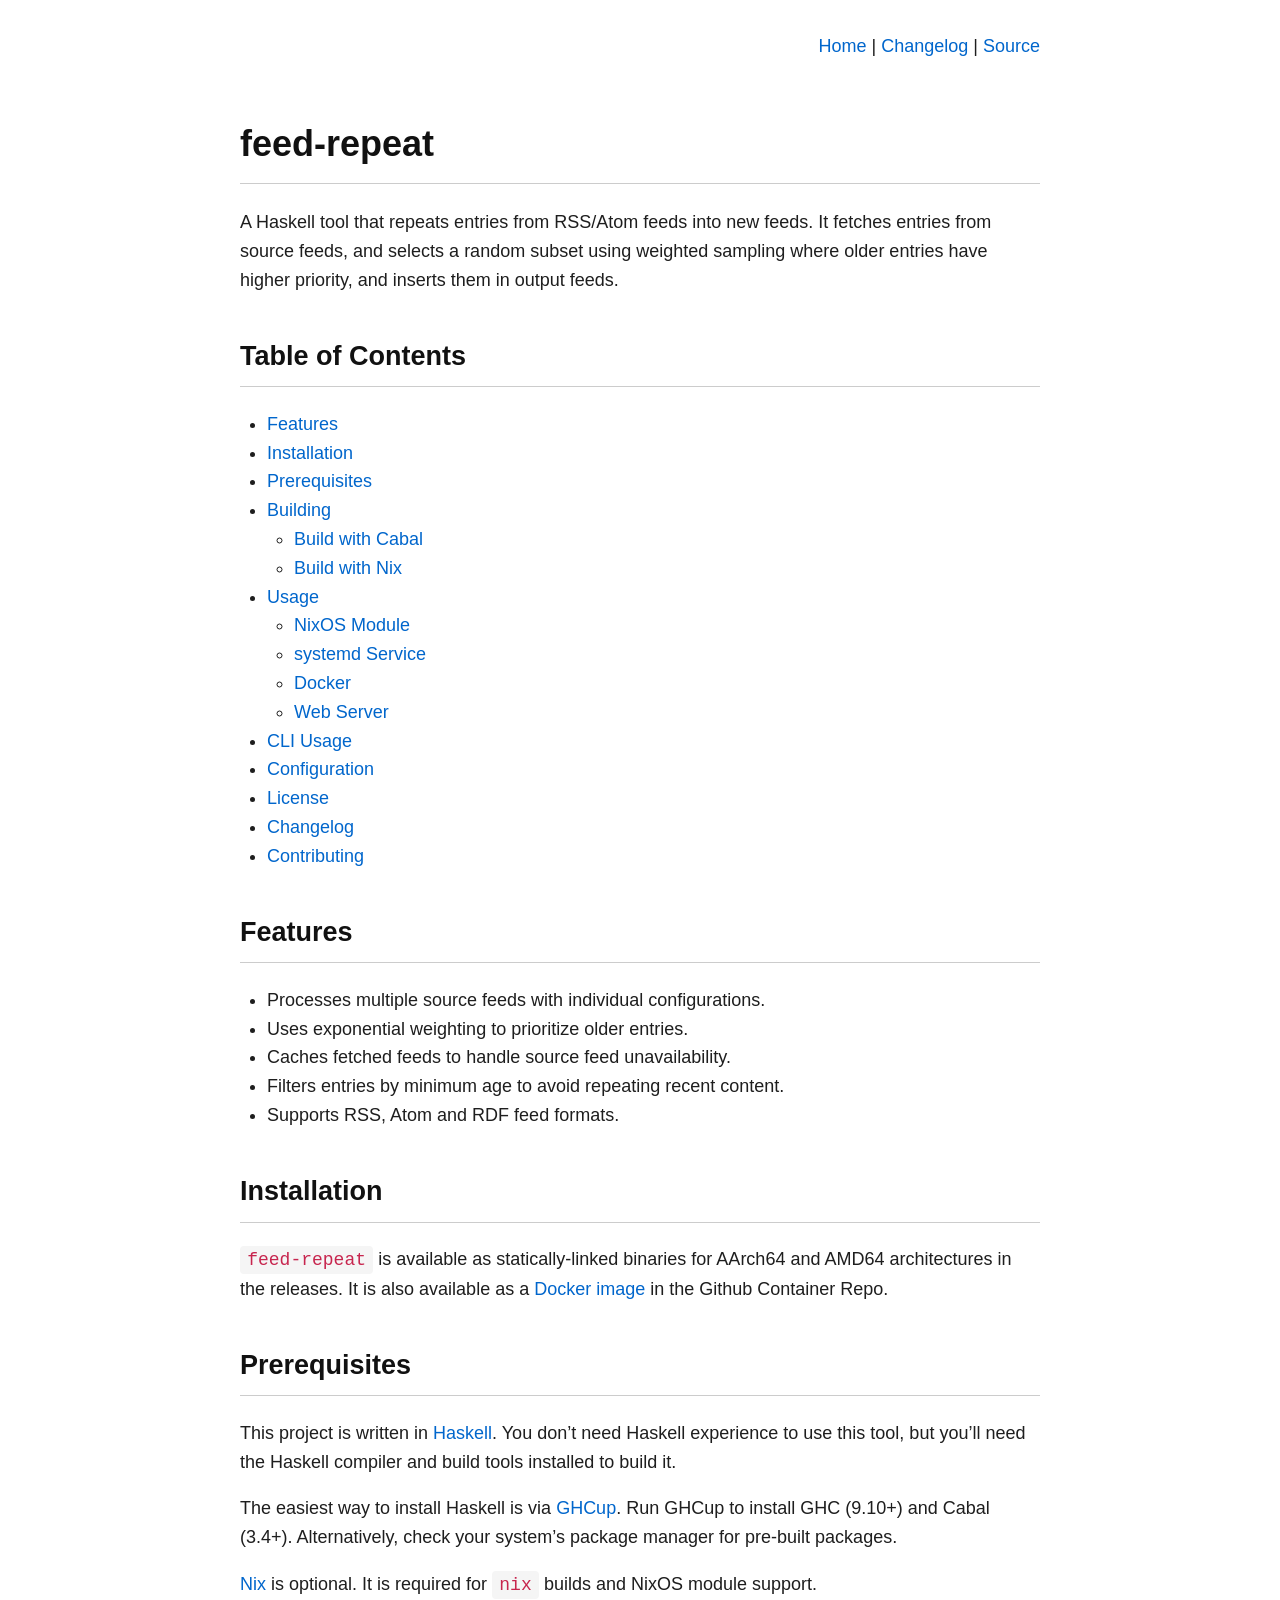
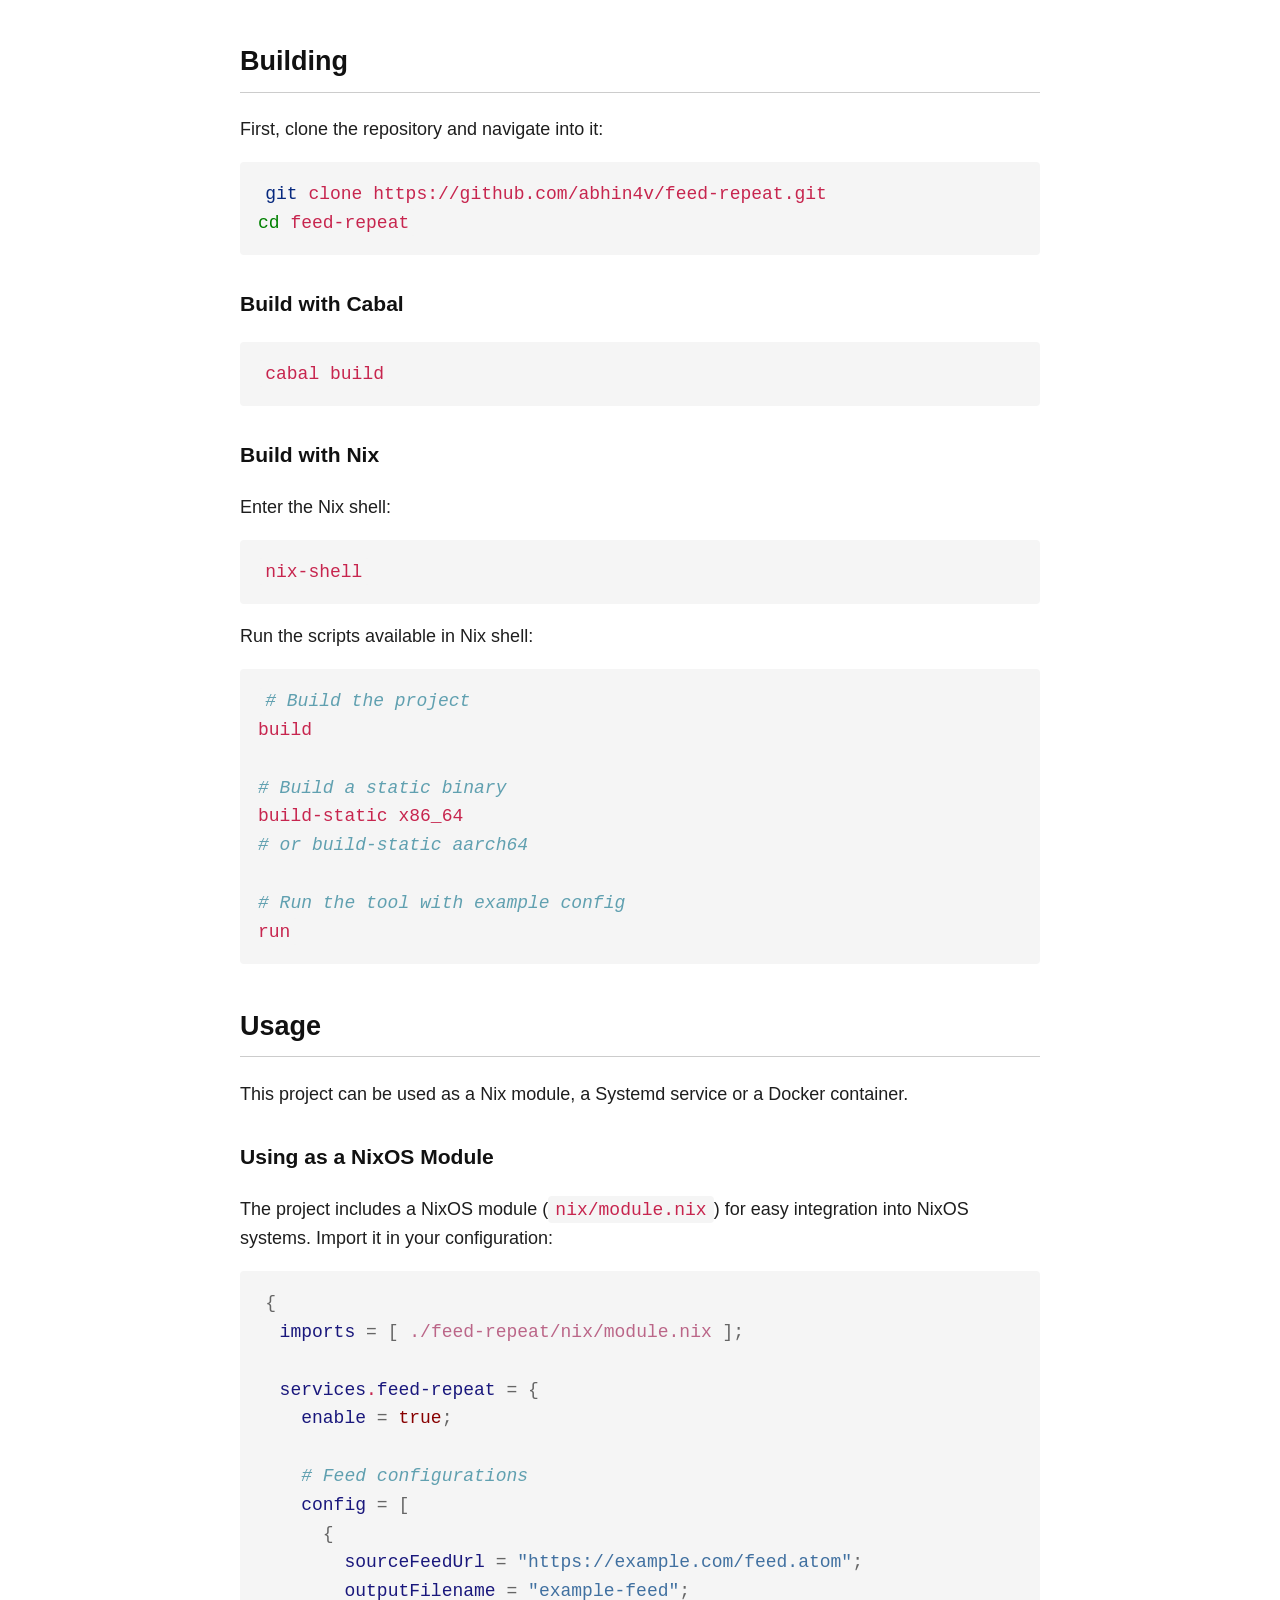
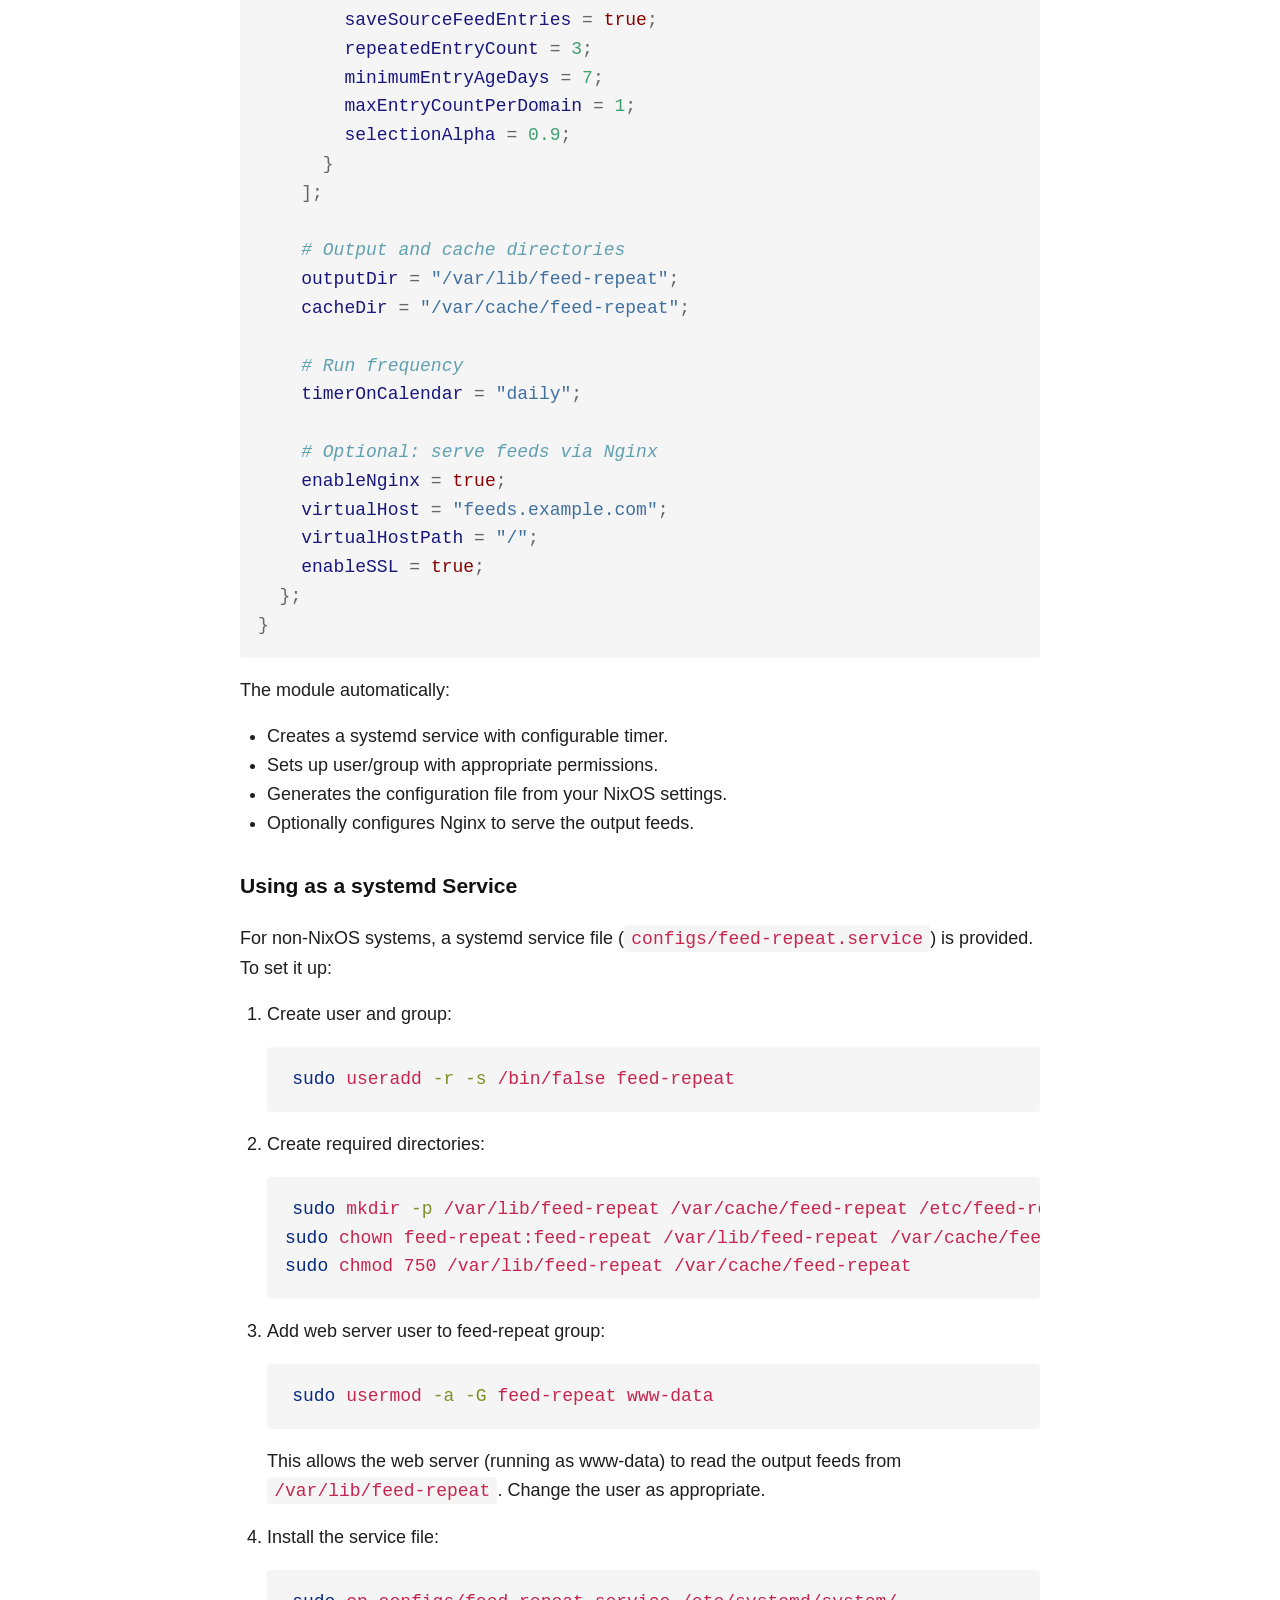
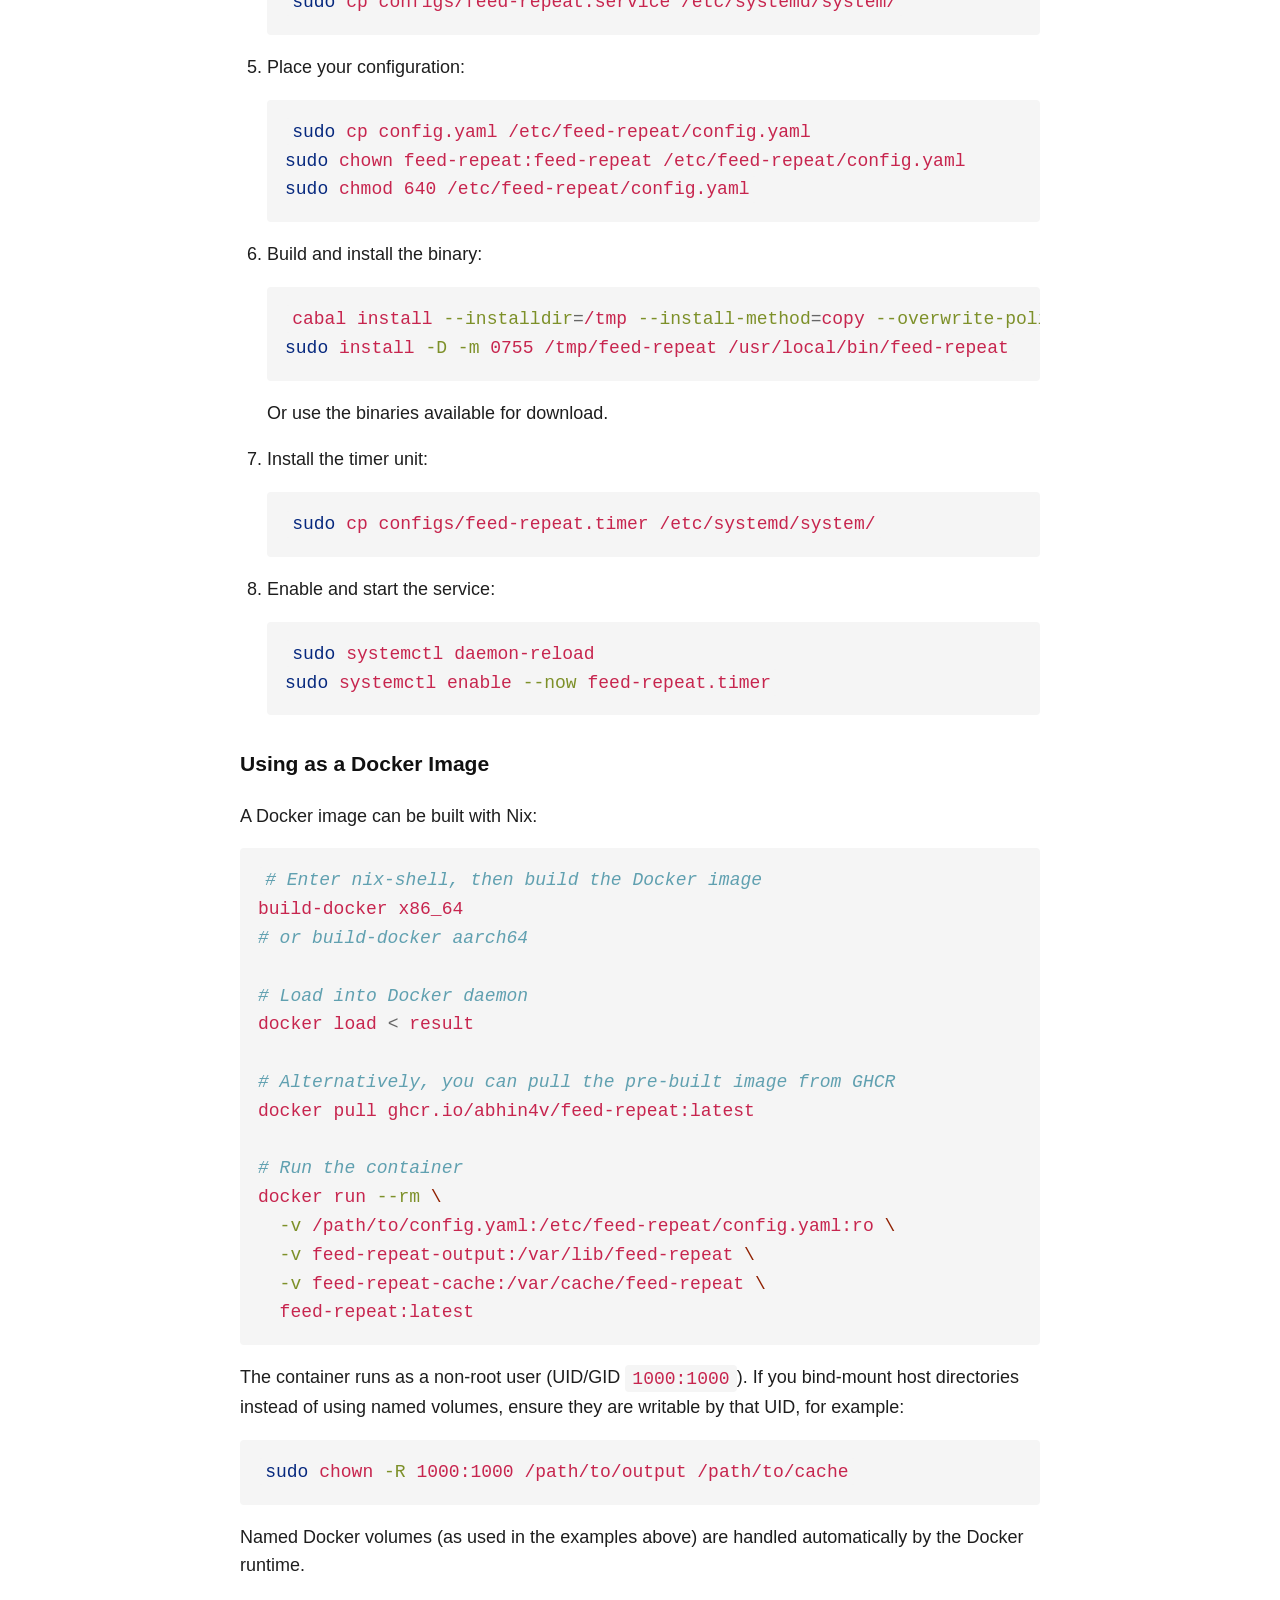
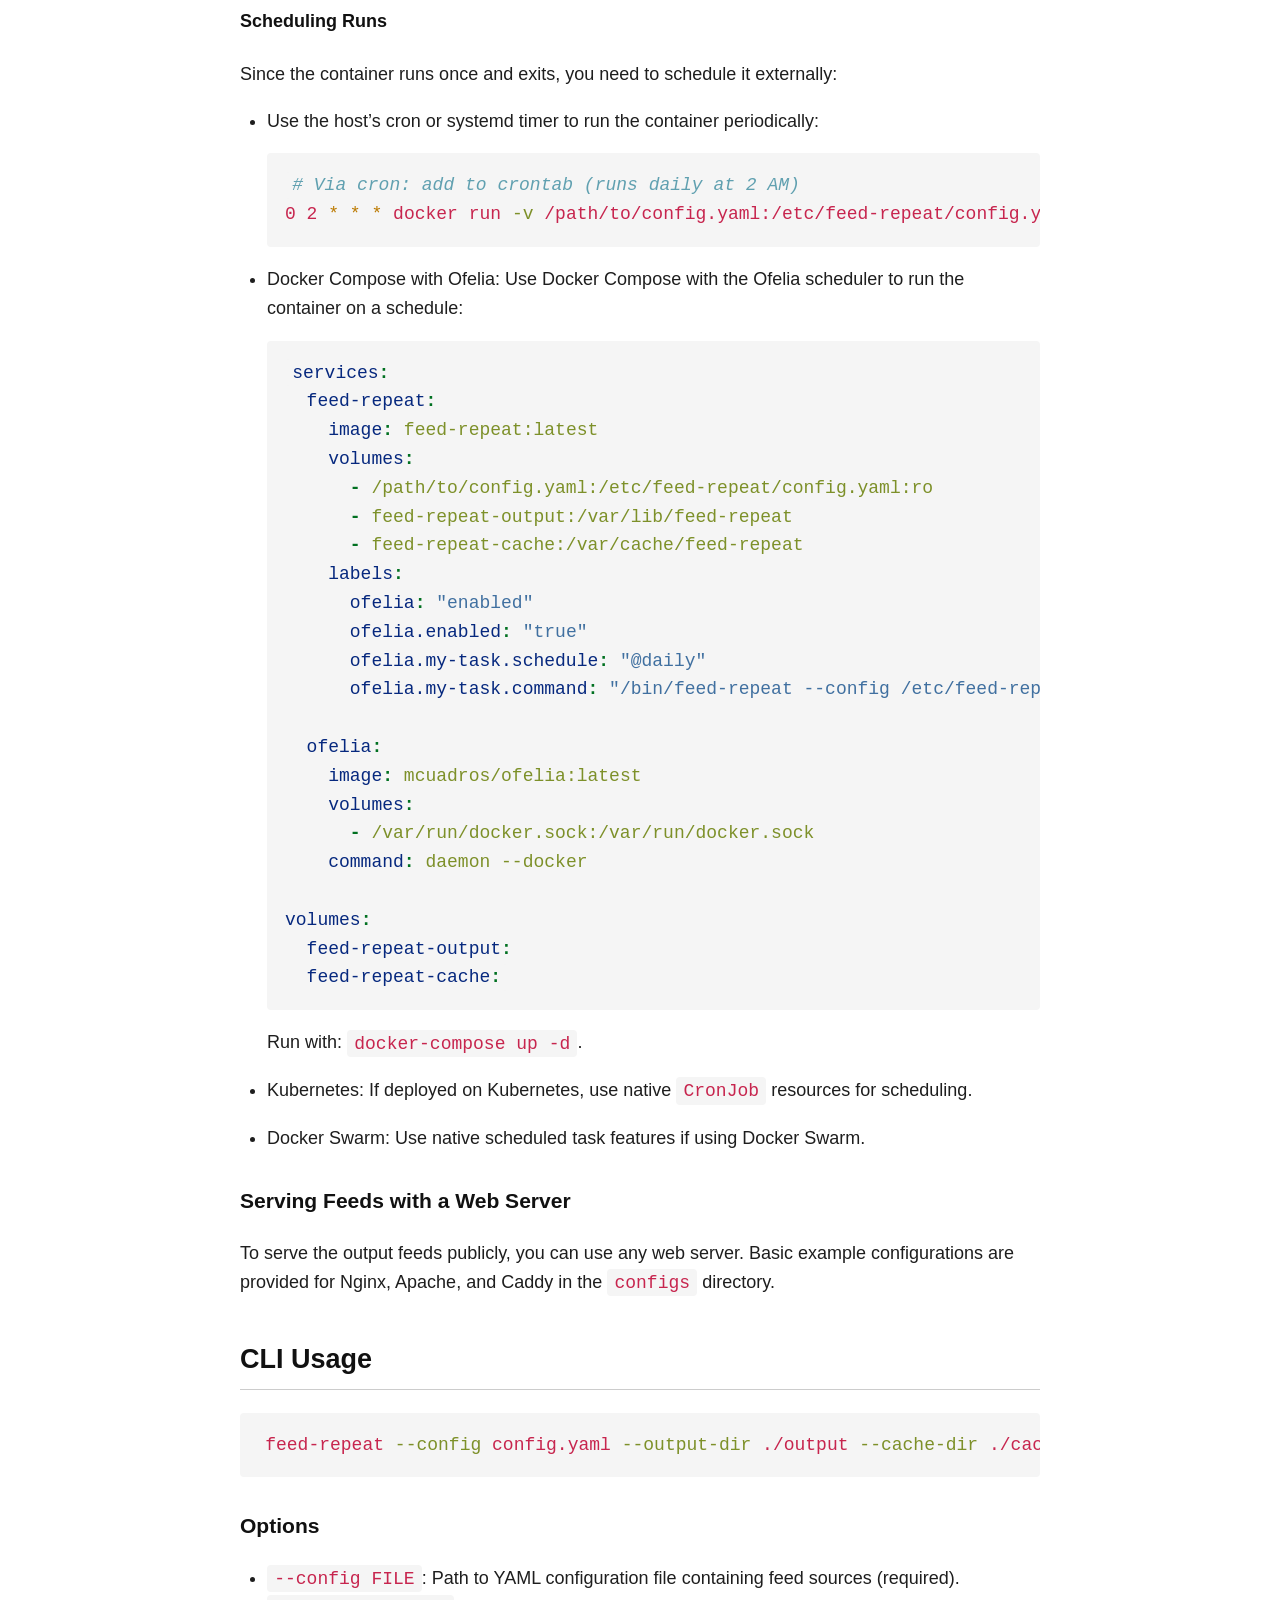
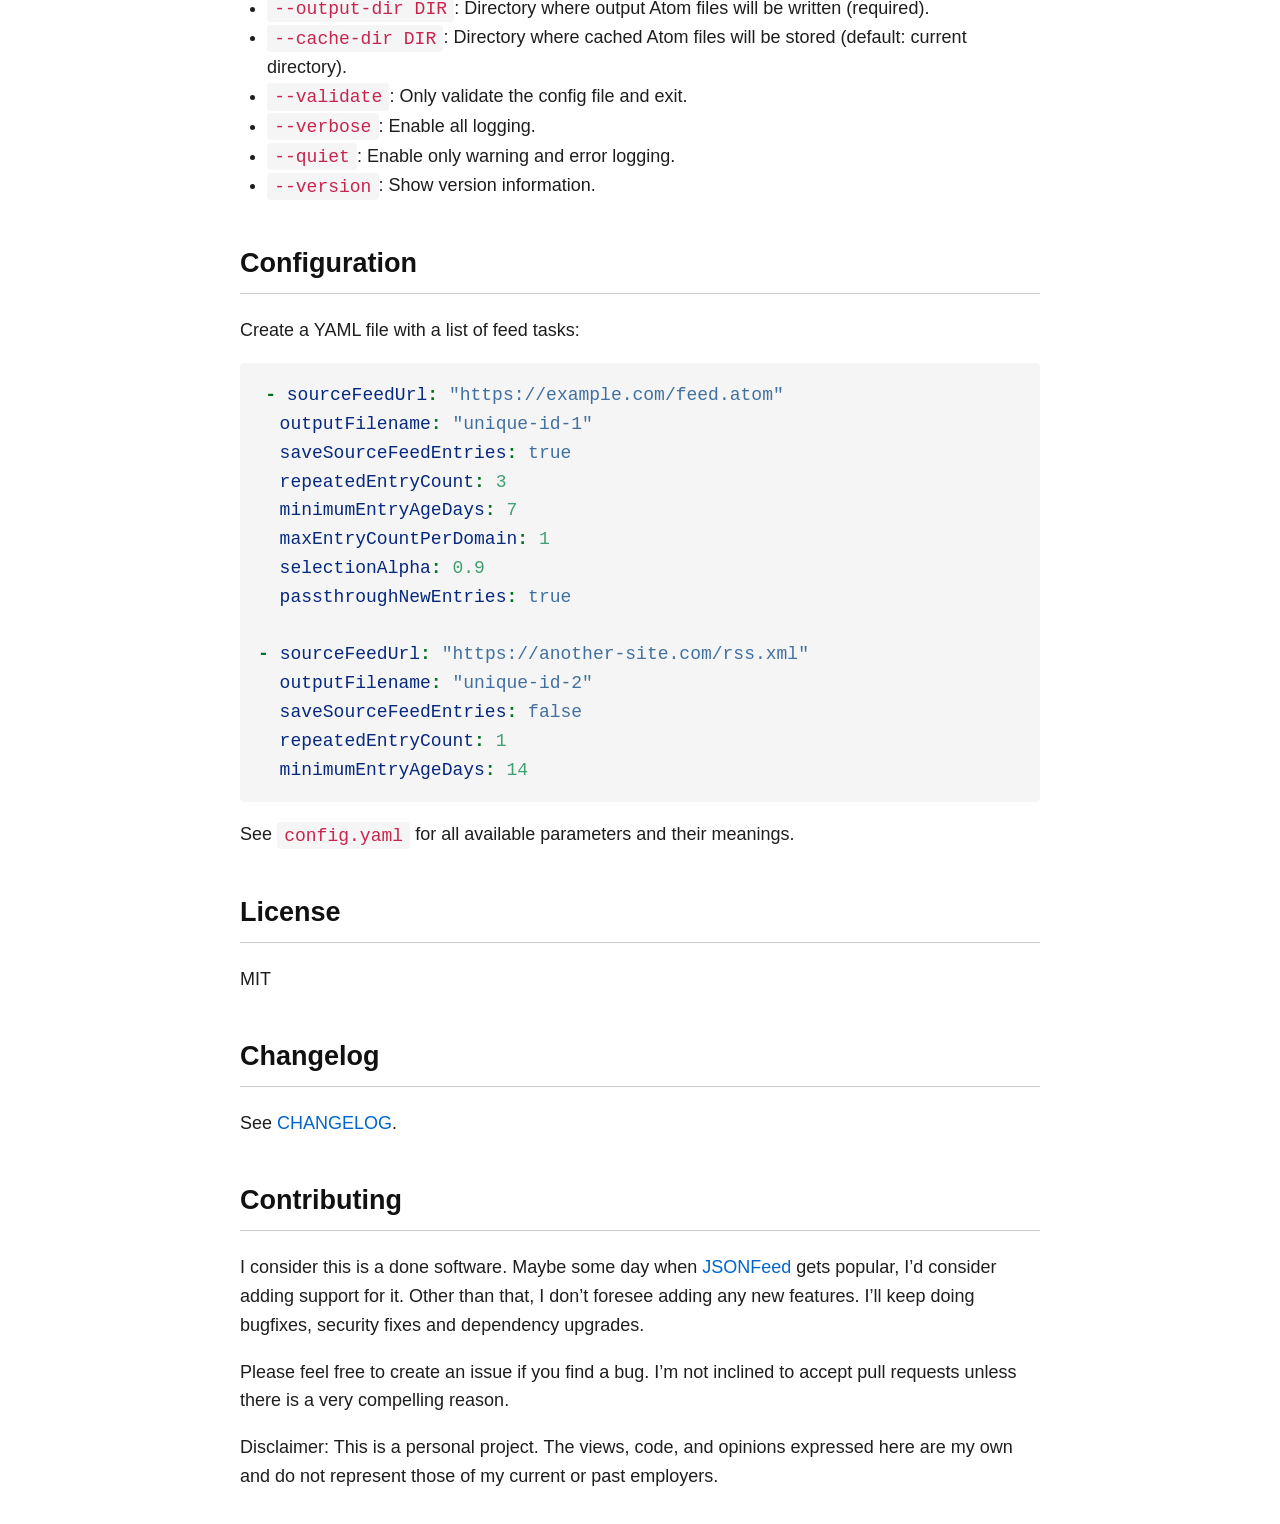
==== docs/index.html @ 39e932a2 "Adds generated website" ====
<!DOCTYPE html>
<html xmlns="http://www.w3.org/1999/xhtml" lang xml:lang>
<head>
  <meta charset="utf-8" />
  <meta name="generator" content="pandoc" />
  <meta name="viewport" content="width=device-width, initial-scale=1.0, user-scalable=yes" />
  <title>feed-repeat</title>
  <style>
code{white-space: pre-wrap;}
span.smallcaps{font-variant: small-caps;}
div.columns{display: flex; gap: min(4vw, 1.5em);}
div.column{flex: auto; overflow-x: auto;}
div.hanging-indent{margin-left: 1.5em; text-indent: -1.5em;}

ul.task-list[class]{list-style: none;}
ul.task-list li input[type="checkbox"] {
font-size: inherit;
width: 0.8em;
margin: 0 0.8em 0.2em -1.6em;
vertical-align: middle;
}
.display.math{display: block; text-align: center; margin: 0.5rem auto;}

html { -webkit-text-size-adjust: 100%; }
pre > code.sourceCode { white-space: pre; position: relative; }
pre > code.sourceCode > span { display: inline-block; line-height: 1.25; }
pre > code.sourceCode > span:empty { height: 1.2em; }
.sourceCode { overflow: visible; }
code.sourceCode > span { color: inherit; text-decoration: inherit; }
div.sourceCode { margin: 1em 0; }
pre.sourceCode { margin: 0; }
@media screen {
div.sourceCode { overflow: auto; }
}
@media print {
pre > code.sourceCode { white-space: pre-wrap; }
pre > code.sourceCode > span { text-indent: -5em; padding-left: 5em; }
}
pre.numberSource code
{ counter-reset: source-line 0; }
pre.numberSource code > span
{ position: relative; left: -4em; counter-increment: source-line; }
pre.numberSource code > span > a:first-child::before
{ content: counter(source-line);
position: relative; left: -1em; text-align: right; vertical-align: baseline;
border: none; display: inline-block;
-webkit-touch-callout: none; -webkit-user-select: none;
-khtml-user-select: none; -moz-user-select: none;
-ms-user-select: none; user-select: none;
padding: 0 4px; width: 4em;
color: #aaaaaa;
}
pre.numberSource { margin-left: 3em; border-left: 1px solid #aaaaaa; padding-left: 4px; }
div.sourceCode
{ }
@media screen {
pre > code.sourceCode > span > a:first-child::before { text-decoration: underline; }
}
code span.al { color: #ff0000; font-weight: bold; } 
code span.an { color: #60a0b0; font-weight: bold; font-style: italic; } 
code span.at { color: #7d9029; } 
code span.bn { color: #40a070; } 
code span.bu { color: #008000; } 
code span.cf { color: #007020; font-weight: bold; } 
code span.ch { color: #4070a0; } 
code span.cn { color: #880000; } 
code span.co { color: #60a0b0; font-style: italic; } 
code span.cv { color: #60a0b0; font-weight: bold; font-style: italic; } 
code span.do { color: #ba2121; font-style: italic; } 
code span.dt { color: #902000; } 
code span.dv { color: #40a070; } 
code span.er { color: #ff0000; font-weight: bold; } 
code span.ex { } 
code span.fl { color: #40a070; } 
code span.fu { color: #06287e; } 
code span.im { color: #008000; font-weight: bold; } 
code span.in { color: #60a0b0; font-weight: bold; font-style: italic; } 
code span.kw { color: #007020; font-weight: bold; } 
code span.op { color: #666666; } 
code span.ot { color: #007020; } 
code span.pp { color: #bc7a00; } 
code span.sc { color: #4070a0; } 
code span.ss { color: #bb6688; } 
code span.st { color: #4070a0; } 
code span.va { color: #19177c; } 
code span.vs { color: #4070a0; } 
code span.wa { color: #60a0b0; font-weight: bold; font-style: italic; } 
</style>
  <style type="text/css">

body {
background-color: #ffffff;
color: #1e1e1e;
font-family: sans-serif;
font-size: 18px;
line-height: 1.6;
margin: 0 auto;
padding: 2rem;
max-width: 50rem;
}

h1, h2, h3, h4, h5, h6 {
color: #111111;
margin-top: 1.5em;
}
h1, h2 {
border-bottom: 1px solid #ccc;
padding-bottom: 0.3em;
}

a {
color: #0066cc;
text-decoration: none;
}
a:hover {
text-decoration: underline;
}

pre, code {
background-color: #f5f5f5;
color: #c7254e;
padding: 0.2em 0.4em;
border-radius: 4px;
font-family: monospace;
}
pre {
padding: 1em;
overflow-x: auto;
white-space: pre-wrap;
word-wrap: break-word;
}

blockquote {
border-left: 4px solid #ccc;
margin: 1em 0;
padding-left: 1em;
color: #666;
font-style: italic;
}

ul, ol {
padding-left: 1.5em;
}

table {
border-collapse: collapse;
margin: 1em 0;
width: 100%;
display: block;
overflow-x: auto;
}
table, th, td {
border: 1px solid #ccc;
}
th, td {
padding: 0.5em;
}
th {
background: #eee;
color: #111;
}

img, video, iframe {
max-width: 100%;
height: auto;
display: block;
margin: 1em auto;
}

hr {
border: none;
border-top: 1px solid #ccc;
}

p {
margin: 1em 0;
}
nav {
text-align: right;
}</style>
</head>
<body>
<nav><a href="index.html">Home</a> | <a href="CHANGELOG.html">Changelog</a> | <a href="https://github.com/abhin4v/feed-repeat">Source</a></nav>

<h1 id="feed-repeat">feed-repeat</h1>
<p>A Haskell tool that repeats entries from RSS/Atom feeds into new
feeds. It fetches entries from source feeds, and selects a random subset
using weighted sampling where older entries have higher priority, and
inserts them in output feeds.</p>
<h2 id="table-of-contents">Table of Contents</h2>
<ul>
<li><a href="#features">Features</a></li>
<li><a href="#installation">Installation</a></li>
<li><a href="#prerequisites">Prerequisites</a></li>
<li><a href="#building">Building</a>
<ul>
<li><a href="#build-with-cabal">Build with Cabal</a></li>
<li><a href="#build-with-nix">Build with Nix</a></li>
</ul></li>
<li><a href="#usage">Usage</a>
<ul>
<li><a href="#using-as-a-nixos-module">NixOS Module</a></li>
<li><a href="#using-as-a-systemd-service">systemd Service</a></li>
<li><a href="#using-as-a-docker-image">Docker</a></li>
<li><a href="#serving-feeds-with-a-web-server">Web Server</a></li>
</ul></li>
<li><a href="#cli-usage">CLI Usage</a></li>
<li><a href="#configuration">Configuration</a></li>
<li><a href="#license">License</a></li>
<li><a href="#changelog">Changelog</a></li>
<li><a href="#contributing">Contributing</a></li>
</ul>
<h2 id="features">Features</h2>
<ul>
<li>Processes multiple source feeds with individual configurations.</li>
<li>Uses exponential weighting to prioritize older entries.</li>
<li>Caches fetched feeds to handle source feed unavailability.</li>
<li>Filters entries by minimum age to avoid repeating recent
content.</li>
<li>Supports RSS, Atom and RDF feed formats.</li>
</ul>
<h2 id="installation">Installation</h2>
<p><code>feed-repeat</code> is available as statically-linked binaries
for AArch64 and AMD64 architectures in the releases. It is also
available as a <a href="https://github.com/abhin4v/feed-repeat/pkgs/container/feed-repeat">Docker
image</a> in the Github Container Repo.</p>
<h2 id="prerequisites">Prerequisites</h2>
<p>This project is written in <a href="https://www.haskell.org/">Haskell</a>. You don’t need Haskell
experience to use this tool, but you’ll need the Haskell compiler and
build tools installed to build it.</p>
<p>The easiest way to install Haskell is via <a href="https://www.haskell.org/ghcup/">GHCup</a>. Run GHCup to install
GHC (9.10+) and Cabal (3.4+). Alternatively, check your system’s package
manager for pre-built packages.</p>
<p><a href="https://nixos.org">Nix</a> is optional. It is required for
<code>nix</code> builds and NixOS module support.</p>
<h2 id="building">Building</h2>
<p>First, clone the repository and navigate into it:</p>
<div class="sourceCode" id="cb1"><pre class="sourceCode bash"><code class="sourceCode bash"><span id="cb1-1"><a href="#cb1-1" aria-hidden="true" tabindex="-1"></a><span class="fu">git</span> clone https://github.com/abhin4v/feed-repeat.git</span>
<span id="cb1-2"><a href="#cb1-2" aria-hidden="true" tabindex="-1"></a><span class="bu">cd</span> feed-repeat</span></code></pre></div>
<h3 id="build-with-cabal">Build with Cabal</h3>
<div class="sourceCode" id="cb2"><pre class="sourceCode bash"><code class="sourceCode bash"><span id="cb2-1"><a href="#cb2-1" aria-hidden="true" tabindex="-1"></a><span class="ex">cabal</span> build</span></code></pre></div>
<h3 id="build-with-nix">Build with Nix</h3>
<p>Enter the Nix shell:</p>
<div class="sourceCode" id="cb3"><pre class="sourceCode bash"><code class="sourceCode bash"><span id="cb3-1"><a href="#cb3-1" aria-hidden="true" tabindex="-1"></a><span class="ex">nix-shell</span></span></code></pre></div>
<p>Run the scripts available in Nix shell:</p>
<div class="sourceCode" id="cb4"><pre class="sourceCode bash"><code class="sourceCode bash"><span id="cb4-1"><a href="#cb4-1" aria-hidden="true" tabindex="-1"></a><span class="co"># Build the project</span></span>
<span id="cb4-2"><a href="#cb4-2" aria-hidden="true" tabindex="-1"></a><span class="ex">build</span></span>
<span id="cb4-3"><a href="#cb4-3" aria-hidden="true" tabindex="-1"></a></span>
<span id="cb4-4"><a href="#cb4-4" aria-hidden="true" tabindex="-1"></a><span class="co"># Build a static binary</span></span>
<span id="cb4-5"><a href="#cb4-5" aria-hidden="true" tabindex="-1"></a><span class="ex">build-static</span> x86_64</span>
<span id="cb4-6"><a href="#cb4-6" aria-hidden="true" tabindex="-1"></a><span class="co"># or build-static aarch64</span></span>
<span id="cb4-7"><a href="#cb4-7" aria-hidden="true" tabindex="-1"></a></span>
<span id="cb4-8"><a href="#cb4-8" aria-hidden="true" tabindex="-1"></a><span class="co"># Run the tool with example config</span></span>
<span id="cb4-9"><a href="#cb4-9" aria-hidden="true" tabindex="-1"></a><span class="ex">run</span></span></code></pre></div>
<h2 id="usage">Usage</h2>
<p>This project can be used as a Nix module, a Systemd service or a
Docker container.</p>
<h3 id="using-as-a-nixos-module">Using as a NixOS Module</h3>
<p>The project includes a NixOS module (<code>nix/module.nix</code>) for
easy integration into NixOS systems. Import it in your
configuration:</p>
<div class="sourceCode" id="cb5"><pre class="sourceCode nix"><code class="sourceCode nix"><span id="cb5-1"><a href="#cb5-1" aria-hidden="true" tabindex="-1"></a><span class="op">{</span></span>
<span id="cb5-2"><a href="#cb5-2" aria-hidden="true" tabindex="-1"></a>  <span class="va">imports</span> <span class="op">=</span> <span class="op">[</span> <span class="ss">./feed-repeat/nix/module.nix</span> <span class="op">];</span></span>
<span id="cb5-3"><a href="#cb5-3" aria-hidden="true" tabindex="-1"></a></span>
<span id="cb5-4"><a href="#cb5-4" aria-hidden="true" tabindex="-1"></a>  <span class="va">services</span>.<span class="va">feed-repeat</span> <span class="op">=</span> <span class="op">{</span></span>
<span id="cb5-5"><a href="#cb5-5" aria-hidden="true" tabindex="-1"></a>    <span class="va">enable</span> <span class="op">=</span> <span class="cn">true</span><span class="op">;</span></span>
<span id="cb5-6"><a href="#cb5-6" aria-hidden="true" tabindex="-1"></a>    </span>
<span id="cb5-7"><a href="#cb5-7" aria-hidden="true" tabindex="-1"></a>    <span class="co"># Feed configurations</span></span>
<span id="cb5-8"><a href="#cb5-8" aria-hidden="true" tabindex="-1"></a>    <span class="va">config</span> <span class="op">=</span> <span class="op">[</span></span>
<span id="cb5-9"><a href="#cb5-9" aria-hidden="true" tabindex="-1"></a>      <span class="op">{</span></span>
<span id="cb5-10"><a href="#cb5-10" aria-hidden="true" tabindex="-1"></a>        <span class="va">sourceFeedUrl</span> <span class="op">=</span> <span class="st">&quot;https://example.com/feed.atom&quot;</span><span class="op">;</span></span>
<span id="cb5-11"><a href="#cb5-11" aria-hidden="true" tabindex="-1"></a>        <span class="va">outputFilename</span> <span class="op">=</span> <span class="st">&quot;example-feed&quot;</span><span class="op">;</span></span>
<span id="cb5-12"><a href="#cb5-12" aria-hidden="true" tabindex="-1"></a>        <span class="va">saveSourceFeedEntries</span> <span class="op">=</span> <span class="cn">true</span><span class="op">;</span></span>
<span id="cb5-13"><a href="#cb5-13" aria-hidden="true" tabindex="-1"></a>        <span class="va">repeatedEntryCount</span> <span class="op">=</span> <span class="dv">3</span><span class="op">;</span></span>
<span id="cb5-14"><a href="#cb5-14" aria-hidden="true" tabindex="-1"></a>        <span class="va">minimumEntryAgeDays</span> <span class="op">=</span> <span class="dv">7</span><span class="op">;</span></span>
<span id="cb5-15"><a href="#cb5-15" aria-hidden="true" tabindex="-1"></a>        <span class="va">maxEntryCountPerDomain</span> <span class="op">=</span> <span class="dv">1</span><span class="op">;</span></span>
<span id="cb5-16"><a href="#cb5-16" aria-hidden="true" tabindex="-1"></a>        <span class="va">selectionAlpha</span> <span class="op">=</span> <span class="fl">0.9</span><span class="op">;</span></span>
<span id="cb5-17"><a href="#cb5-17" aria-hidden="true" tabindex="-1"></a>      <span class="op">}</span></span>
<span id="cb5-18"><a href="#cb5-18" aria-hidden="true" tabindex="-1"></a>    <span class="op">];</span></span>
<span id="cb5-19"><a href="#cb5-19" aria-hidden="true" tabindex="-1"></a>    </span>
<span id="cb5-20"><a href="#cb5-20" aria-hidden="true" tabindex="-1"></a>    <span class="co"># Output and cache directories</span></span>
<span id="cb5-21"><a href="#cb5-21" aria-hidden="true" tabindex="-1"></a>    <span class="va">outputDir</span> <span class="op">=</span> <span class="st">&quot;/var/lib/feed-repeat&quot;</span><span class="op">;</span></span>
<span id="cb5-22"><a href="#cb5-22" aria-hidden="true" tabindex="-1"></a>    <span class="va">cacheDir</span> <span class="op">=</span> <span class="st">&quot;/var/cache/feed-repeat&quot;</span><span class="op">;</span></span>
<span id="cb5-23"><a href="#cb5-23" aria-hidden="true" tabindex="-1"></a>    </span>
<span id="cb5-24"><a href="#cb5-24" aria-hidden="true" tabindex="-1"></a>    <span class="co"># Run frequency</span></span>
<span id="cb5-25"><a href="#cb5-25" aria-hidden="true" tabindex="-1"></a>    <span class="va">timerOnCalendar</span> <span class="op">=</span> <span class="st">&quot;daily&quot;</span><span class="op">;</span></span>
<span id="cb5-26"><a href="#cb5-26" aria-hidden="true" tabindex="-1"></a>    </span>
<span id="cb5-27"><a href="#cb5-27" aria-hidden="true" tabindex="-1"></a>    <span class="co"># Optional: serve feeds via Nginx</span></span>
<span id="cb5-28"><a href="#cb5-28" aria-hidden="true" tabindex="-1"></a>    <span class="va">enableNginx</span> <span class="op">=</span> <span class="cn">true</span><span class="op">;</span></span>
<span id="cb5-29"><a href="#cb5-29" aria-hidden="true" tabindex="-1"></a>    <span class="va">virtualHost</span> <span class="op">=</span> <span class="st">&quot;feeds.example.com&quot;</span><span class="op">;</span></span>
<span id="cb5-30"><a href="#cb5-30" aria-hidden="true" tabindex="-1"></a>    <span class="va">virtualHostPath</span> <span class="op">=</span> <span class="st">&quot;/&quot;</span><span class="op">;</span></span>
<span id="cb5-31"><a href="#cb5-31" aria-hidden="true" tabindex="-1"></a>    <span class="va">enableSSL</span> <span class="op">=</span> <span class="cn">true</span><span class="op">;</span></span>
<span id="cb5-32"><a href="#cb5-32" aria-hidden="true" tabindex="-1"></a>  <span class="op">};</span></span>
<span id="cb5-33"><a href="#cb5-33" aria-hidden="true" tabindex="-1"></a><span class="op">}</span></span></code></pre></div>
<p>The module automatically:</p>
<ul>
<li>Creates a systemd service with configurable timer.</li>
<li>Sets up user/group with appropriate permissions.</li>
<li>Generates the configuration file from your NixOS settings.</li>
<li>Optionally configures Nginx to serve the output feeds.</li>
</ul>
<h3 id="using-as-a-systemd-service">Using as a systemd Service</h3>
<p>For non-NixOS systems, a systemd service file
(<code>configs/feed-repeat.service</code>) is provided. To set it
up:</p>
<ol type="1">
<li><p>Create user and group:</p>
<div class="sourceCode" id="cb6"><pre class="sourceCode bash"><code class="sourceCode bash"><span id="cb6-1"><a href="#cb6-1" aria-hidden="true" tabindex="-1"></a><span class="fu">sudo</span> useradd <span class="at">-r</span> <span class="at">-s</span> /bin/false feed-repeat</span></code></pre></div></li>
<li><p>Create required directories:</p>
<div class="sourceCode" id="cb7"><pre class="sourceCode bash"><code class="sourceCode bash"><span id="cb7-1"><a href="#cb7-1" aria-hidden="true" tabindex="-1"></a><span class="fu">sudo</span> mkdir <span class="at">-p</span> /var/lib/feed-repeat /var/cache/feed-repeat /etc/feed-repeat</span>
<span id="cb7-2"><a href="#cb7-2" aria-hidden="true" tabindex="-1"></a><span class="fu">sudo</span> chown feed-repeat:feed-repeat /var/lib/feed-repeat /var/cache/feed-repeat</span>
<span id="cb7-3"><a href="#cb7-3" aria-hidden="true" tabindex="-1"></a><span class="fu">sudo</span> chmod 750 /var/lib/feed-repeat /var/cache/feed-repeat</span></code></pre></div></li>
<li><p>Add web server user to feed-repeat group:</p>
<div class="sourceCode" id="cb8"><pre class="sourceCode bash"><code class="sourceCode bash"><span id="cb8-1"><a href="#cb8-1" aria-hidden="true" tabindex="-1"></a><span class="fu">sudo</span> usermod <span class="at">-a</span> <span class="at">-G</span> feed-repeat www-data</span></code></pre></div>
<p>This allows the web server (running as www-data) to read the output
feeds from <code>/var/lib/feed-repeat</code>. Change the user as
appropriate.</p></li>
<li><p>Install the service file:</p>
<div class="sourceCode" id="cb9"><pre class="sourceCode bash"><code class="sourceCode bash"><span id="cb9-1"><a href="#cb9-1" aria-hidden="true" tabindex="-1"></a><span class="fu">sudo</span> cp configs/feed-repeat.service /etc/systemd/system/</span></code></pre></div></li>
<li><p>Place your configuration:</p>
<div class="sourceCode" id="cb10"><pre class="sourceCode bash"><code class="sourceCode bash"><span id="cb10-1"><a href="#cb10-1" aria-hidden="true" tabindex="-1"></a><span class="fu">sudo</span> cp config.yaml /etc/feed-repeat/config.yaml</span>
<span id="cb10-2"><a href="#cb10-2" aria-hidden="true" tabindex="-1"></a><span class="fu">sudo</span> chown feed-repeat:feed-repeat /etc/feed-repeat/config.yaml</span>
<span id="cb10-3"><a href="#cb10-3" aria-hidden="true" tabindex="-1"></a><span class="fu">sudo</span> chmod 640 /etc/feed-repeat/config.yaml</span></code></pre></div></li>
<li><p>Build and install the binary:</p>
<div class="sourceCode" id="cb11"><pre class="sourceCode bash"><code class="sourceCode bash"><span id="cb11-1"><a href="#cb11-1" aria-hidden="true" tabindex="-1"></a><span class="ex">cabal</span> install <span class="at">--installdir</span><span class="op">=</span>/tmp <span class="at">--install-method</span><span class="op">=</span>copy <span class="at">--overwrite-policy</span><span class="op">=</span>always</span>
<span id="cb11-2"><a href="#cb11-2" aria-hidden="true" tabindex="-1"></a><span class="fu">sudo</span> install <span class="at">-D</span> <span class="at">-m</span> 0755 /tmp/feed-repeat /usr/local/bin/feed-repeat</span></code></pre></div>
<p>Or use the binaries available for download.</p></li>
<li><p>Install the timer unit:</p>
<div class="sourceCode" id="cb12"><pre class="sourceCode bash"><code class="sourceCode bash"><span id="cb12-1"><a href="#cb12-1" aria-hidden="true" tabindex="-1"></a><span class="fu">sudo</span> cp configs/feed-repeat.timer /etc/systemd/system/</span></code></pre></div></li>
<li><p>Enable and start the service:</p>
<div class="sourceCode" id="cb13"><pre class="sourceCode bash"><code class="sourceCode bash"><span id="cb13-1"><a href="#cb13-1" aria-hidden="true" tabindex="-1"></a><span class="fu">sudo</span> systemctl daemon-reload</span>
<span id="cb13-2"><a href="#cb13-2" aria-hidden="true" tabindex="-1"></a><span class="fu">sudo</span> systemctl enable <span class="at">--now</span> feed-repeat.timer</span></code></pre></div></li>
</ol>
<h3 id="using-as-a-docker-image">Using as a Docker Image</h3>
<p>A Docker image can be built with Nix:</p>
<div class="sourceCode" id="cb14"><pre class="sourceCode bash"><code class="sourceCode bash"><span id="cb14-1"><a href="#cb14-1" aria-hidden="true" tabindex="-1"></a><span class="co"># Enter nix-shell, then build the Docker image</span></span>
<span id="cb14-2"><a href="#cb14-2" aria-hidden="true" tabindex="-1"></a><span class="ex">build-docker</span> x86_64</span>
<span id="cb14-3"><a href="#cb14-3" aria-hidden="true" tabindex="-1"></a><span class="co"># or build-docker aarch64</span></span>
<span id="cb14-4"><a href="#cb14-4" aria-hidden="true" tabindex="-1"></a></span>
<span id="cb14-5"><a href="#cb14-5" aria-hidden="true" tabindex="-1"></a><span class="co"># Load into Docker daemon</span></span>
<span id="cb14-6"><a href="#cb14-6" aria-hidden="true" tabindex="-1"></a><span class="ex">docker</span> load <span class="op">&lt;</span> result</span>
<span id="cb14-7"><a href="#cb14-7" aria-hidden="true" tabindex="-1"></a></span>
<span id="cb14-8"><a href="#cb14-8" aria-hidden="true" tabindex="-1"></a><span class="co"># Alternatively, you can pull the pre-built image from GHCR</span></span>
<span id="cb14-9"><a href="#cb14-9" aria-hidden="true" tabindex="-1"></a><span class="ex">docker</span> pull ghcr.io/abhin4v/feed-repeat:latest</span>
<span id="cb14-10"><a href="#cb14-10" aria-hidden="true" tabindex="-1"></a></span>
<span id="cb14-11"><a href="#cb14-11" aria-hidden="true" tabindex="-1"></a><span class="co"># Run the container</span></span>
<span id="cb14-12"><a href="#cb14-12" aria-hidden="true" tabindex="-1"></a><span class="ex">docker</span> run <span class="at">--rm</span> <span class="dt">\</span></span>
<span id="cb14-13"><a href="#cb14-13" aria-hidden="true" tabindex="-1"></a>  <span class="at">-v</span> /path/to/config.yaml:/etc/feed-repeat/config.yaml:ro <span class="dt">\</span></span>
<span id="cb14-14"><a href="#cb14-14" aria-hidden="true" tabindex="-1"></a>  <span class="at">-v</span> feed-repeat-output:/var/lib/feed-repeat <span class="dt">\</span></span>
<span id="cb14-15"><a href="#cb14-15" aria-hidden="true" tabindex="-1"></a>  <span class="at">-v</span> feed-repeat-cache:/var/cache/feed-repeat <span class="dt">\</span></span>
<span id="cb14-16"><a href="#cb14-16" aria-hidden="true" tabindex="-1"></a>  feed-repeat:latest</span></code></pre></div>
<p>The container runs as a non-root user (UID/GID
<code>1000:1000</code>). If you bind-mount host directories instead of
using named volumes, ensure they are writable by that UID, for
example:</p>
<div class="sourceCode" id="cb15"><pre class="sourceCode bash"><code class="sourceCode bash"><span id="cb15-1"><a href="#cb15-1" aria-hidden="true" tabindex="-1"></a><span class="fu">sudo</span> chown <span class="at">-R</span> 1000:1000 /path/to/output /path/to/cache</span></code></pre></div>
<p>Named Docker volumes (as used in the examples above) are handled
automatically by the Docker runtime.</p>
<h4 id="scheduling-runs">Scheduling Runs</h4>
<p>Since the container runs once and exits, you need to schedule it
externally:</p>
<ul>
<li><p>Use the host’s cron or systemd timer to run the container
periodically:</p>
<div class="sourceCode" id="cb16"><pre class="sourceCode bash"><code class="sourceCode bash"><span id="cb16-1"><a href="#cb16-1" aria-hidden="true" tabindex="-1"></a><span class="co"># Via cron: add to crontab (runs daily at 2 AM)</span></span>
<span id="cb16-2"><a href="#cb16-2" aria-hidden="true" tabindex="-1"></a><span class="ex">0</span> 2 <span class="pp">*</span> <span class="pp">*</span> <span class="pp">*</span> docker run <span class="at">-v</span> /path/to/config.yaml:/etc/feed-repeat/config.yaml:ro <span class="at">-v</span> feed-repeat-output:/var/lib/feed-repeat <span class="at">-v</span> feed-repeat-cache:/var/cache/feed-repeat feed-repeat:latest</span></code></pre></div></li>
<li><p>Docker Compose with Ofelia: Use Docker Compose with the Ofelia
scheduler to run the container on a schedule:</p>
<div class="sourceCode" id="cb17"><pre class="sourceCode yaml"><code class="sourceCode yaml"><span id="cb17-1"><a href="#cb17-1" aria-hidden="true" tabindex="-1"></a><span class="fu">services</span><span class="kw">:</span></span>
<span id="cb17-2"><a href="#cb17-2" aria-hidden="true" tabindex="-1"></a><span class="at">  </span><span class="fu">feed-repeat</span><span class="kw">:</span></span>
<span id="cb17-3"><a href="#cb17-3" aria-hidden="true" tabindex="-1"></a><span class="at">    </span><span class="fu">image</span><span class="kw">:</span><span class="at"> feed-repeat:latest</span></span>
<span id="cb17-4"><a href="#cb17-4" aria-hidden="true" tabindex="-1"></a><span class="at">    </span><span class="fu">volumes</span><span class="kw">:</span></span>
<span id="cb17-5"><a href="#cb17-5" aria-hidden="true" tabindex="-1"></a><span class="at">      </span><span class="kw">-</span><span class="at"> /path/to/config.yaml:/etc/feed-repeat/config.yaml:ro</span></span>
<span id="cb17-6"><a href="#cb17-6" aria-hidden="true" tabindex="-1"></a><span class="at">      </span><span class="kw">-</span><span class="at"> feed-repeat-output:/var/lib/feed-repeat</span></span>
<span id="cb17-7"><a href="#cb17-7" aria-hidden="true" tabindex="-1"></a><span class="at">      </span><span class="kw">-</span><span class="at"> feed-repeat-cache:/var/cache/feed-repeat</span></span>
<span id="cb17-8"><a href="#cb17-8" aria-hidden="true" tabindex="-1"></a><span class="at">    </span><span class="fu">labels</span><span class="kw">:</span></span>
<span id="cb17-9"><a href="#cb17-9" aria-hidden="true" tabindex="-1"></a><span class="at">      </span><span class="fu">ofelia</span><span class="kw">:</span><span class="at"> </span><span class="st">&quot;enabled&quot;</span></span>
<span id="cb17-10"><a href="#cb17-10" aria-hidden="true" tabindex="-1"></a><span class="at">      </span><span class="fu">ofelia.enabled</span><span class="kw">:</span><span class="at"> </span><span class="st">&quot;true&quot;</span></span>
<span id="cb17-11"><a href="#cb17-11" aria-hidden="true" tabindex="-1"></a><span class="at">      </span><span class="fu">ofelia.my-task.schedule</span><span class="kw">:</span><span class="at"> </span><span class="st">&quot;@daily&quot;</span></span>
<span id="cb17-12"><a href="#cb17-12" aria-hidden="true" tabindex="-1"></a><span class="at">      </span><span class="fu">ofelia.my-task.command</span><span class="kw">:</span><span class="at"> </span><span class="st">&quot;/bin/feed-repeat --config /etc/feed-repeat/config.yaml --output-dir /var/lib/feed-repeat --cache-dir /var/cache/feed-repeat&quot;</span></span>
<span id="cb17-13"><a href="#cb17-13" aria-hidden="true" tabindex="-1"></a></span>
<span id="cb17-14"><a href="#cb17-14" aria-hidden="true" tabindex="-1"></a><span class="at">  </span><span class="fu">ofelia</span><span class="kw">:</span></span>
<span id="cb17-15"><a href="#cb17-15" aria-hidden="true" tabindex="-1"></a><span class="at">    </span><span class="fu">image</span><span class="kw">:</span><span class="at"> mcuadros/ofelia:latest</span></span>
<span id="cb17-16"><a href="#cb17-16" aria-hidden="true" tabindex="-1"></a><span class="at">    </span><span class="fu">volumes</span><span class="kw">:</span></span>
<span id="cb17-17"><a href="#cb17-17" aria-hidden="true" tabindex="-1"></a><span class="at">      </span><span class="kw">-</span><span class="at"> /var/run/docker.sock:/var/run/docker.sock</span></span>
<span id="cb17-18"><a href="#cb17-18" aria-hidden="true" tabindex="-1"></a><span class="at">    </span><span class="fu">command</span><span class="kw">:</span><span class="at"> daemon --docker</span></span>
<span id="cb17-19"><a href="#cb17-19" aria-hidden="true" tabindex="-1"></a></span>
<span id="cb17-20"><a href="#cb17-20" aria-hidden="true" tabindex="-1"></a><span class="fu">volumes</span><span class="kw">:</span></span>
<span id="cb17-21"><a href="#cb17-21" aria-hidden="true" tabindex="-1"></a><span class="at">  </span><span class="fu">feed-repeat-output</span><span class="kw">:</span></span>
<span id="cb17-22"><a href="#cb17-22" aria-hidden="true" tabindex="-1"></a><span class="at">  </span><span class="fu">feed-repeat-cache</span><span class="kw">:</span></span></code></pre></div>
<p>Run with: <code>docker-compose up -d</code>.</p></li>
<li><p>Kubernetes: If deployed on Kubernetes, use native
<code>CronJob</code> resources for scheduling.</p></li>
<li><p>Docker Swarm: Use native scheduled task features if using Docker
Swarm.</p></li>
</ul>
<h3 id="serving-feeds-with-a-web-server">Serving Feeds with a Web
Server</h3>
<p>To serve the output feeds publicly, you can use any web server. Basic
example configurations are provided for Nginx, Apache, and Caddy in the
<code>configs</code> directory.</p>
<h2 id="cli-usage">CLI Usage</h2>
<div class="sourceCode" id="cb18"><pre class="sourceCode bash"><code class="sourceCode bash"><span id="cb18-1"><a href="#cb18-1" aria-hidden="true" tabindex="-1"></a><span class="ex">feed-repeat</span> <span class="at">--config</span> config.yaml <span class="at">--output-dir</span> ./output <span class="at">--cache-dir</span> ./cache</span></code></pre></div>
<h3 id="options">Options</h3>
<ul>
<li><code>--config FILE</code>: Path to YAML configuration file
containing feed sources (required).</li>
<li><code>--output-dir DIR</code>: Directory where output Atom files
will be written (required).</li>
<li><code>--cache-dir DIR</code>: Directory where cached Atom files will
be stored (default: current directory).</li>
<li><code>--validate</code>: Only validate the config file and
exit.</li>
<li><code>--verbose</code>: Enable all logging.</li>
<li><code>--quiet</code>: Enable only warning and error logging.</li>
<li><code>--version</code>: Show version information.</li>
</ul>
<h2 id="configuration">Configuration</h2>
<p>Create a YAML file with a list of feed tasks:</p>
<div class="sourceCode" id="cb19"><pre class="sourceCode yaml"><code class="sourceCode yaml"><span id="cb19-1"><a href="#cb19-1" aria-hidden="true" tabindex="-1"></a><span class="kw">-</span><span class="at"> </span><span class="fu">sourceFeedUrl</span><span class="kw">:</span><span class="at"> </span><span class="st">&quot;https://example.com/feed.atom&quot;</span></span>
<span id="cb19-2"><a href="#cb19-2" aria-hidden="true" tabindex="-1"></a><span class="at">  </span><span class="fu">outputFilename</span><span class="kw">:</span><span class="at"> </span><span class="st">&quot;unique-id-1&quot;</span></span>
<span id="cb19-3"><a href="#cb19-3" aria-hidden="true" tabindex="-1"></a><span class="at">  </span><span class="fu">saveSourceFeedEntries</span><span class="kw">:</span><span class="at"> </span><span class="ch">true</span></span>
<span id="cb19-4"><a href="#cb19-4" aria-hidden="true" tabindex="-1"></a><span class="at">  </span><span class="fu">repeatedEntryCount</span><span class="kw">:</span><span class="at"> </span><span class="dv">3</span></span>
<span id="cb19-5"><a href="#cb19-5" aria-hidden="true" tabindex="-1"></a><span class="at">  </span><span class="fu">minimumEntryAgeDays</span><span class="kw">:</span><span class="at"> </span><span class="dv">7</span></span>
<span id="cb19-6"><a href="#cb19-6" aria-hidden="true" tabindex="-1"></a><span class="at">  </span><span class="fu">maxEntryCountPerDomain</span><span class="kw">:</span><span class="at"> </span><span class="dv">1</span></span>
<span id="cb19-7"><a href="#cb19-7" aria-hidden="true" tabindex="-1"></a><span class="at">  </span><span class="fu">selectionAlpha</span><span class="kw">:</span><span class="at"> </span><span class="fl">0.9</span></span>
<span id="cb19-8"><a href="#cb19-8" aria-hidden="true" tabindex="-1"></a><span class="at">  </span><span class="fu">passthroughNewEntries</span><span class="kw">:</span><span class="at"> </span><span class="ch">true</span></span>
<span id="cb19-9"><a href="#cb19-9" aria-hidden="true" tabindex="-1"></a></span>
<span id="cb19-10"><a href="#cb19-10" aria-hidden="true" tabindex="-1"></a><span class="kw">-</span><span class="at"> </span><span class="fu">sourceFeedUrl</span><span class="kw">:</span><span class="at"> </span><span class="st">&quot;https://another-site.com/rss.xml&quot;</span></span>
<span id="cb19-11"><a href="#cb19-11" aria-hidden="true" tabindex="-1"></a><span class="at">  </span><span class="fu">outputFilename</span><span class="kw">:</span><span class="at"> </span><span class="st">&quot;unique-id-2&quot;</span></span>
<span id="cb19-12"><a href="#cb19-12" aria-hidden="true" tabindex="-1"></a><span class="at">  </span><span class="fu">saveSourceFeedEntries</span><span class="kw">:</span><span class="at"> </span><span class="ch">false</span></span>
<span id="cb19-13"><a href="#cb19-13" aria-hidden="true" tabindex="-1"></a><span class="at">  </span><span class="fu">repeatedEntryCount</span><span class="kw">:</span><span class="at"> </span><span class="dv">1</span></span>
<span id="cb19-14"><a href="#cb19-14" aria-hidden="true" tabindex="-1"></a><span class="at">  </span><span class="fu">minimumEntryAgeDays</span><span class="kw">:</span><span class="at"> </span><span class="dv">14</span></span></code></pre></div>
<p>See <code>config.yaml</code> for all available parameters and their
meanings.</p>
<h2 id="license">License</h2>
<p>MIT</p>
<h2 id="changelog">Changelog</h2>
<p>See <a href="CHANGELOG.html">CHANGELOG</a>.</p>
<h2 id="contributing">Contributing</h2>
<p>I consider this is a done software. Maybe some day when <a href="https://www.jsonfeed.org/">JSONFeed</a> gets popular, I’d consider
adding support for it. Other than that, I don’t foresee adding any new
features. I’ll keep doing bugfixes, security fixes and dependency
upgrades.</p>
<p>Please feel free to create an issue if you find a bug. I’m not
inclined to accept pull requests unless there is a very compelling
reason.</p>
<p>Disclaimer: This is a personal project. The views, code, and opinions
expressed here are my own and do not represent those of my current or
past employers.</p>
</body>
</html>
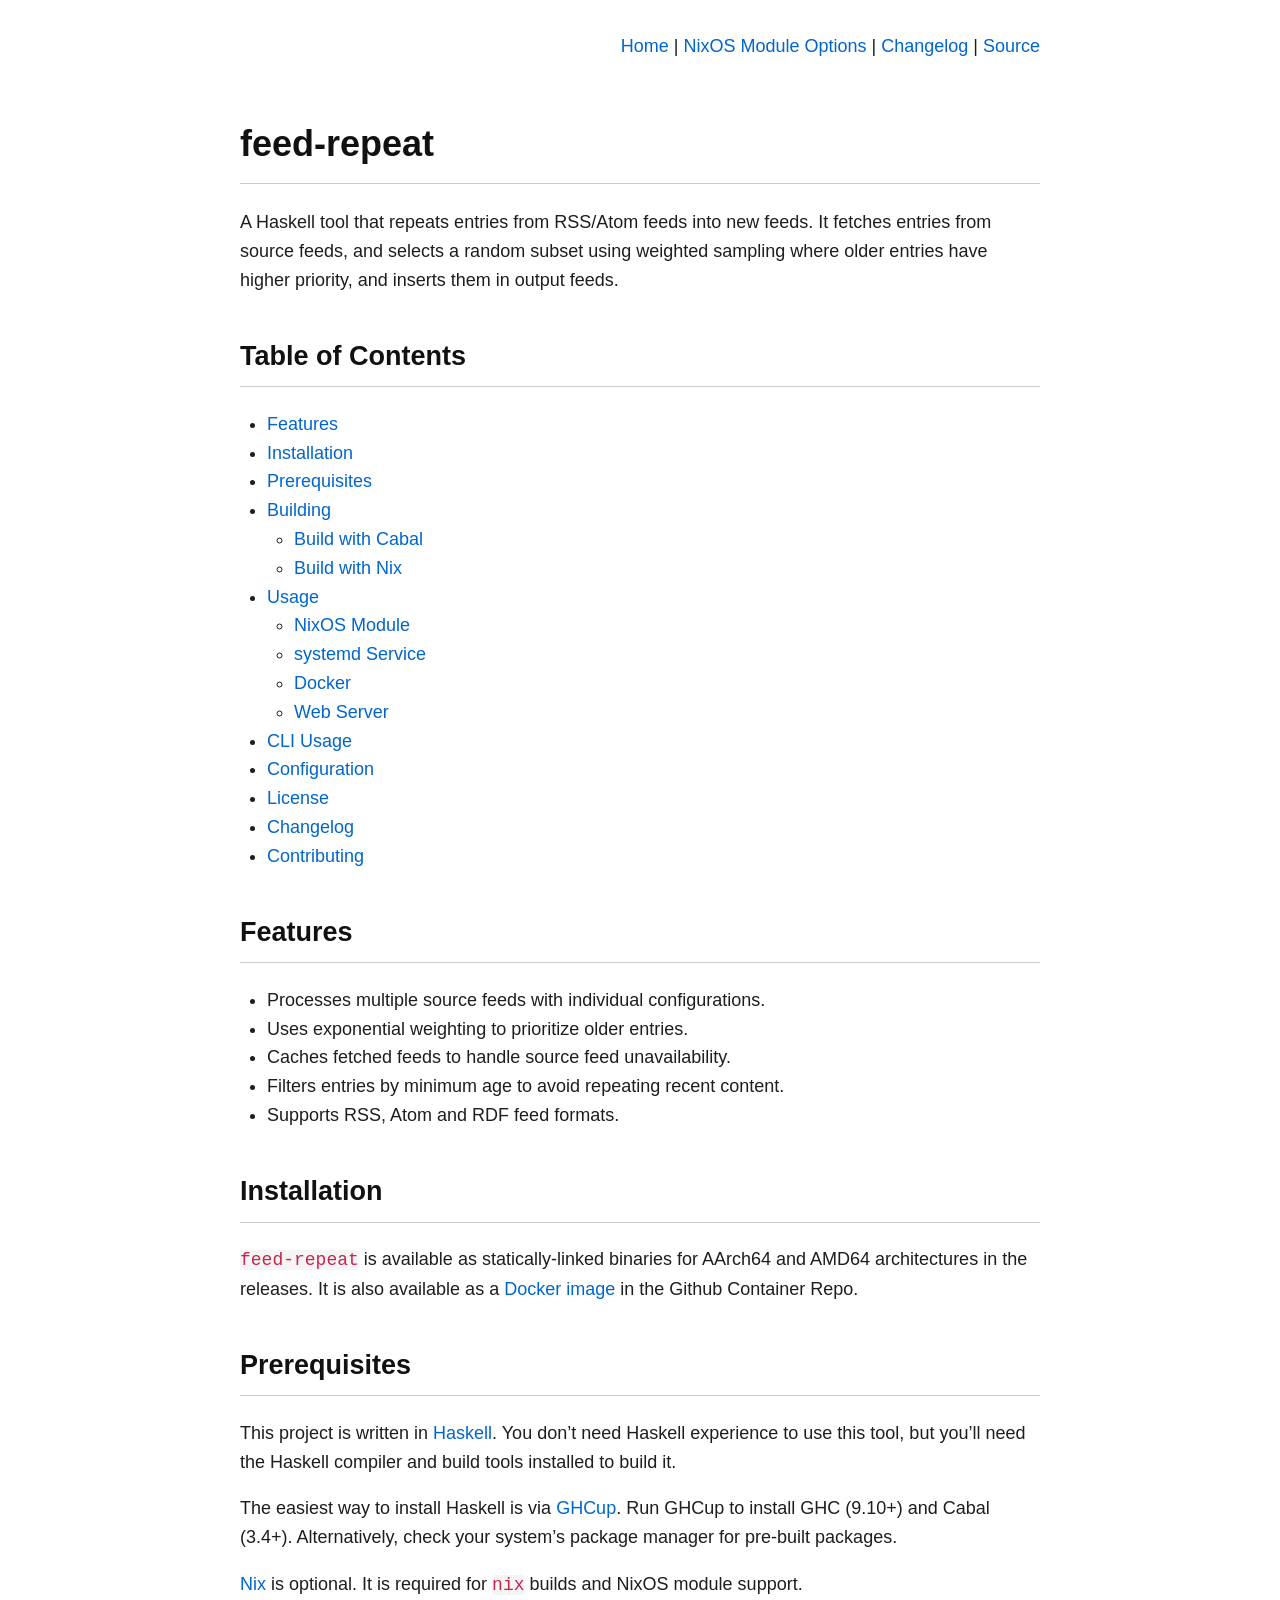
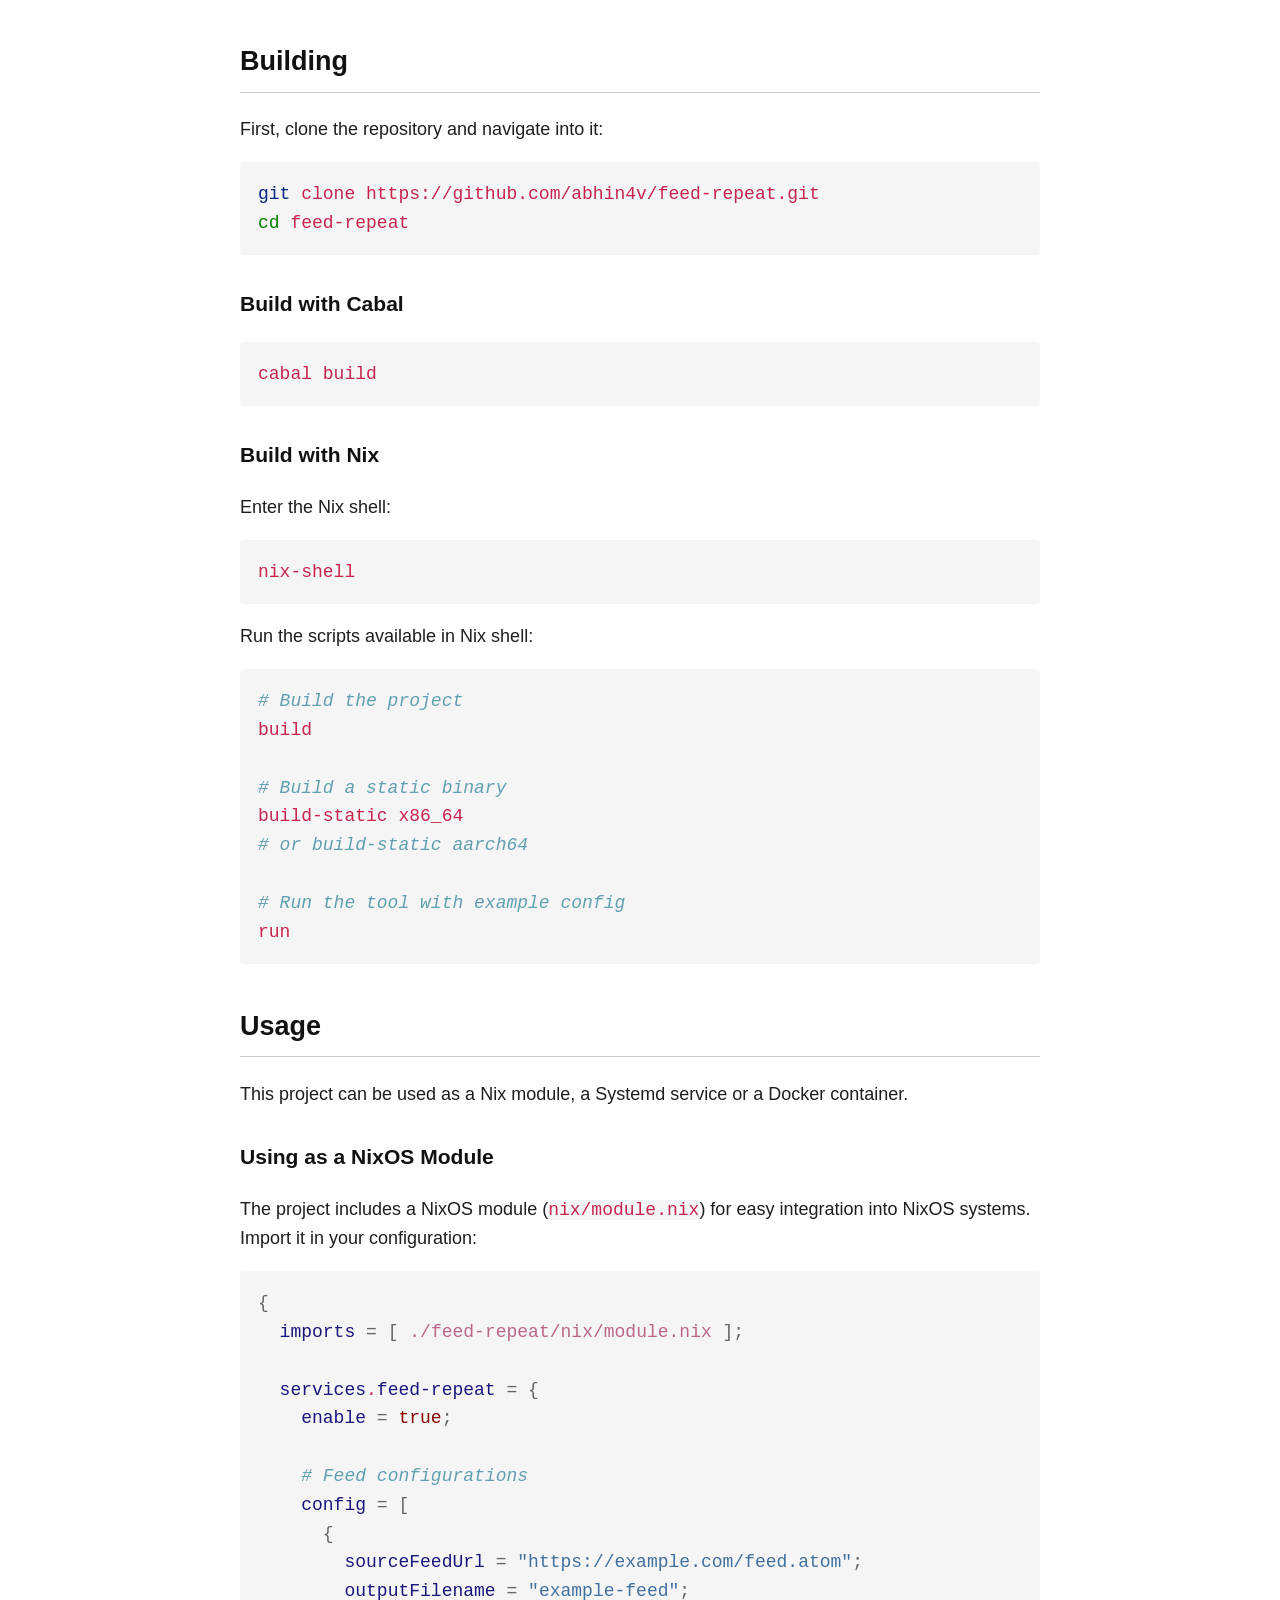
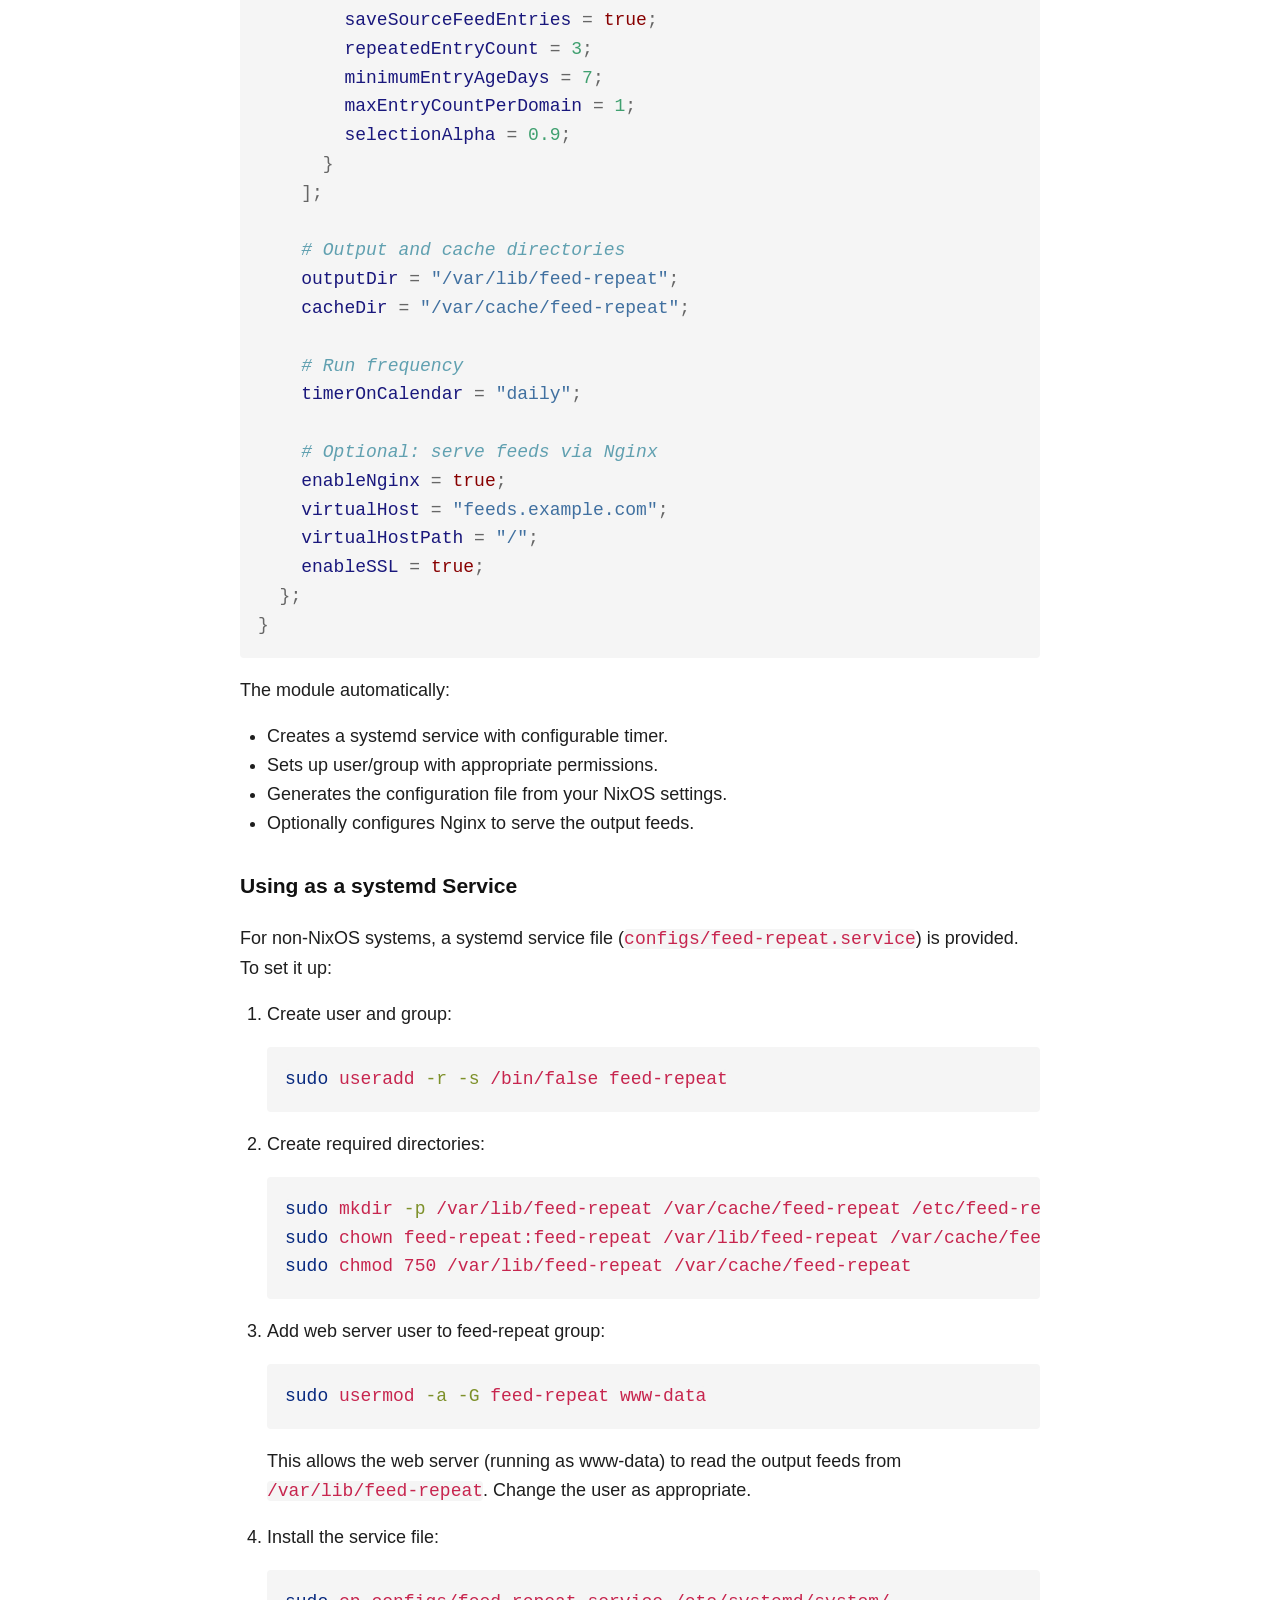
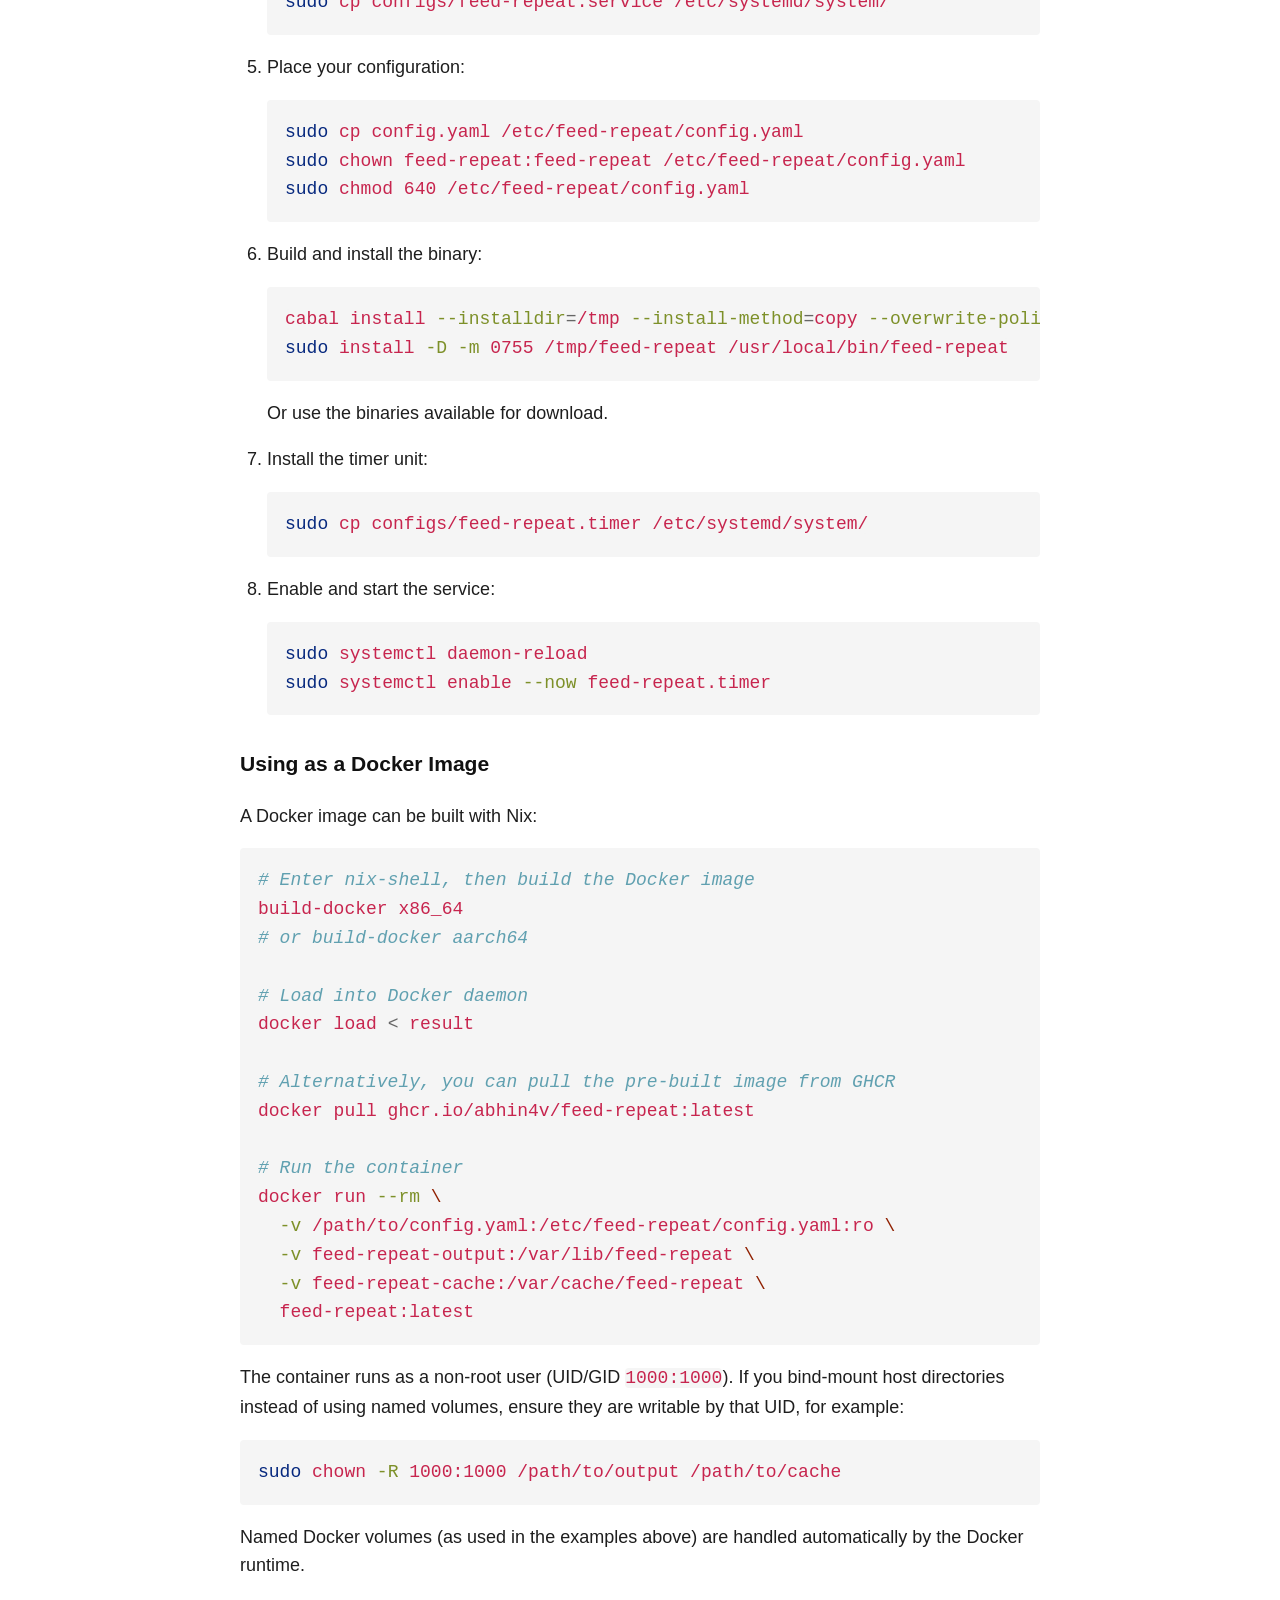
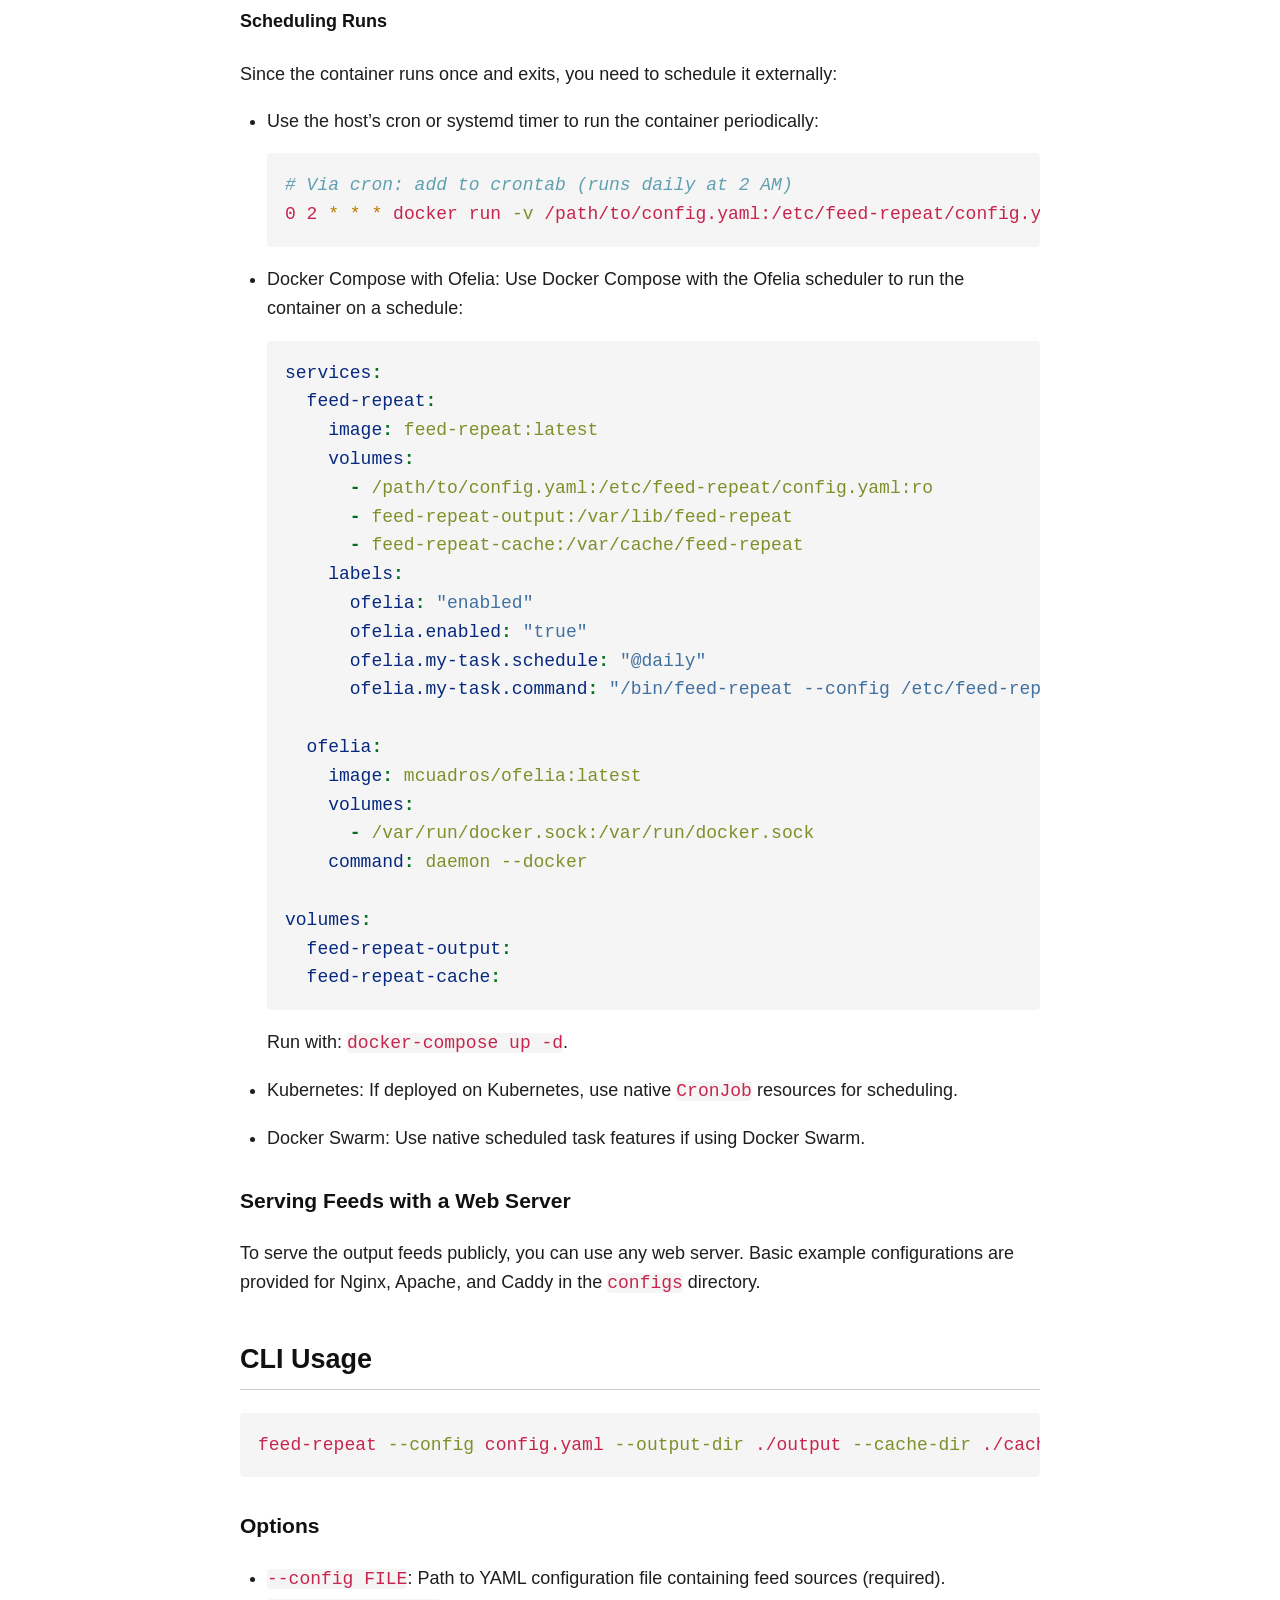
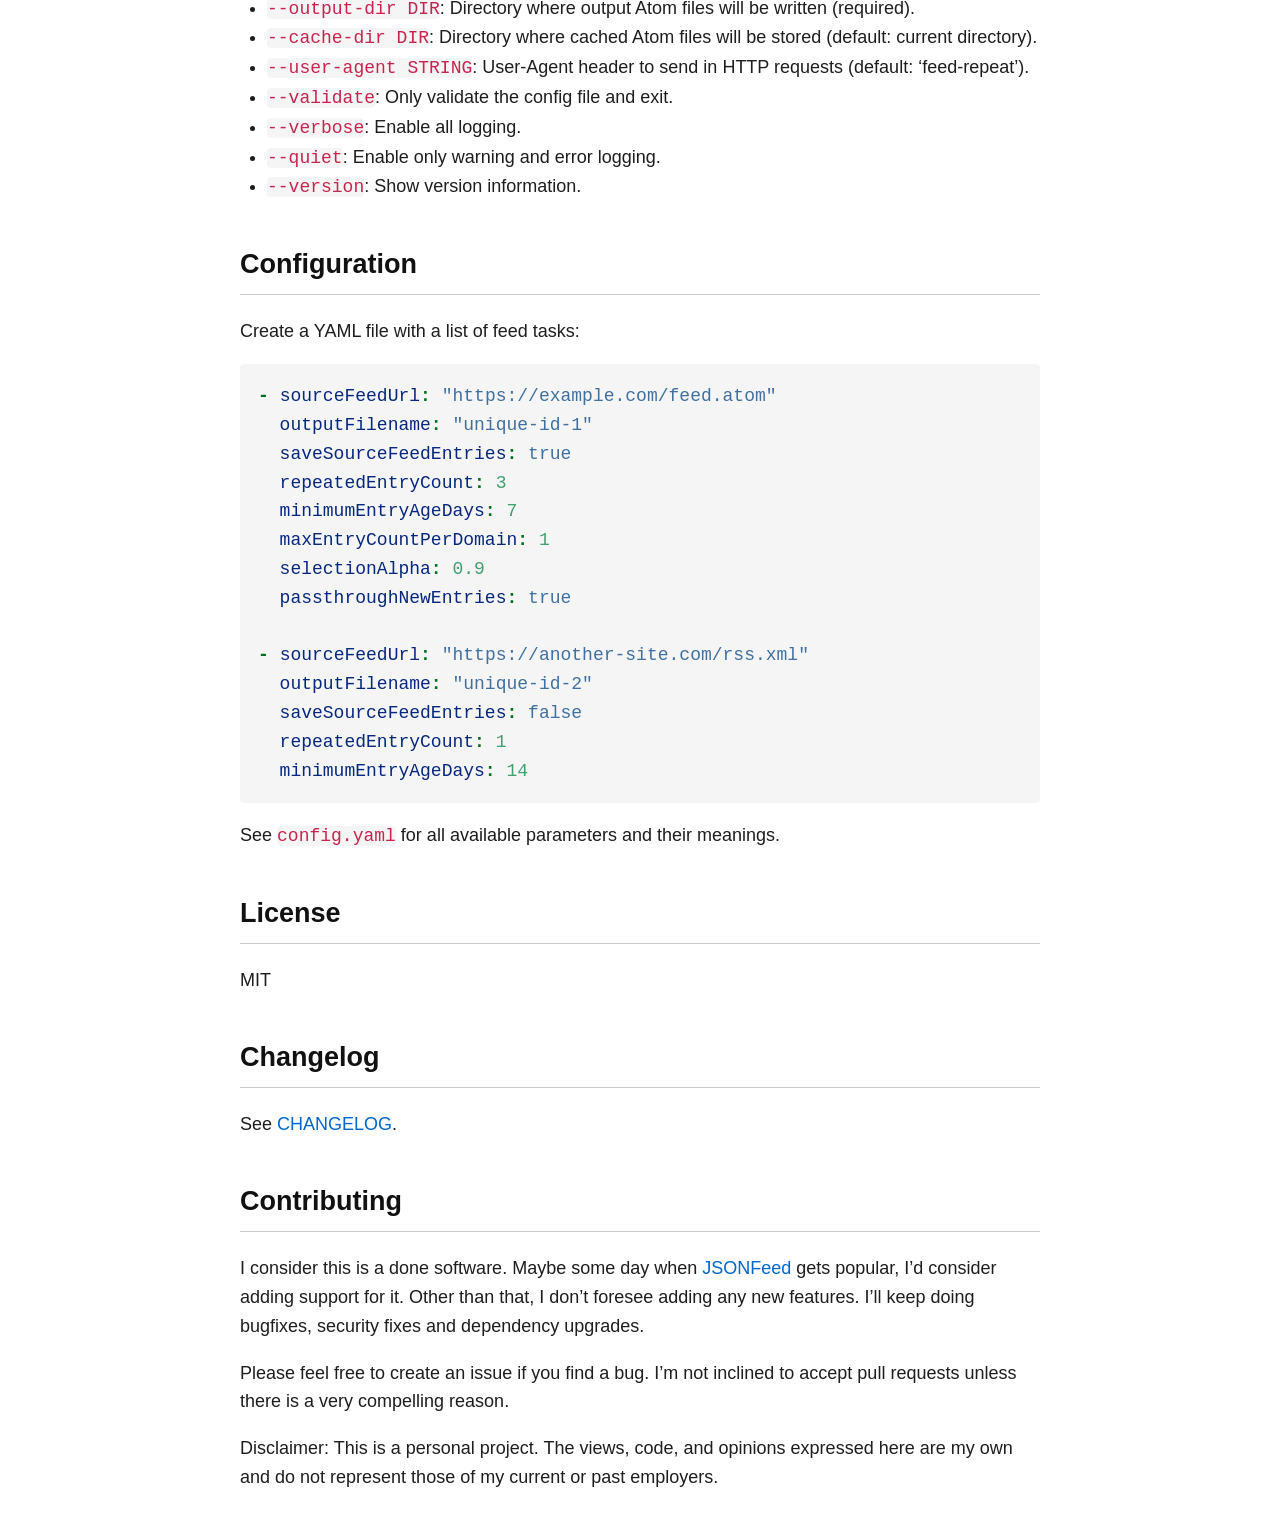
==== commit 5dc22871: "Adds docs for NixOS module options" ====
--- a/docs/index.html
+++ b/docs/index.html
@@ -119,7 +119,6 @@
 pre, code {
 background-color: #f5f5f5;
 color: #c7254e;
-padding: 0.2em 0.4em;
 border-radius: 4px;
 font-family: monospace;
 }
@@ -177,10 +176,11 @@
 }
 nav {
 text-align: right;
-}</style>
+}
+</style>
 </head>
 <body>
-<nav><a href="index.html">Home</a> | <a href="CHANGELOG.html">Changelog</a> | <a href="https://github.com/abhin4v/feed-repeat">Source</a></nav>
+<nav><a href="index.html">Home</a> | <a href="nix-module-options.html">NixOS Module Options</a> | <a href="CHANGELOG.html">Changelog</a> | <a href="https://github.com/abhin4v/feed-repeat">Source</a></nav>
 
 <h1 id="feed-repeat">feed-repeat</h1>
 <p>A Haskell tool that repeats entries from RSS/Atom feeds into new
@@ -409,6 +409,8 @@
 will be written (required).</li>
 <li><code>--cache-dir DIR</code>: Directory where cached Atom files will
 be stored (default: current directory).</li>
+<li><code>--user-agent STRING</code>: User-Agent header to send in HTTP
+requests (default: ‘feed-repeat’).</li>
 <li><code>--validate</code>: Only validate the config file and
 exit.</li>
 <li><code>--verbose</code>: Enable all logging.</li>
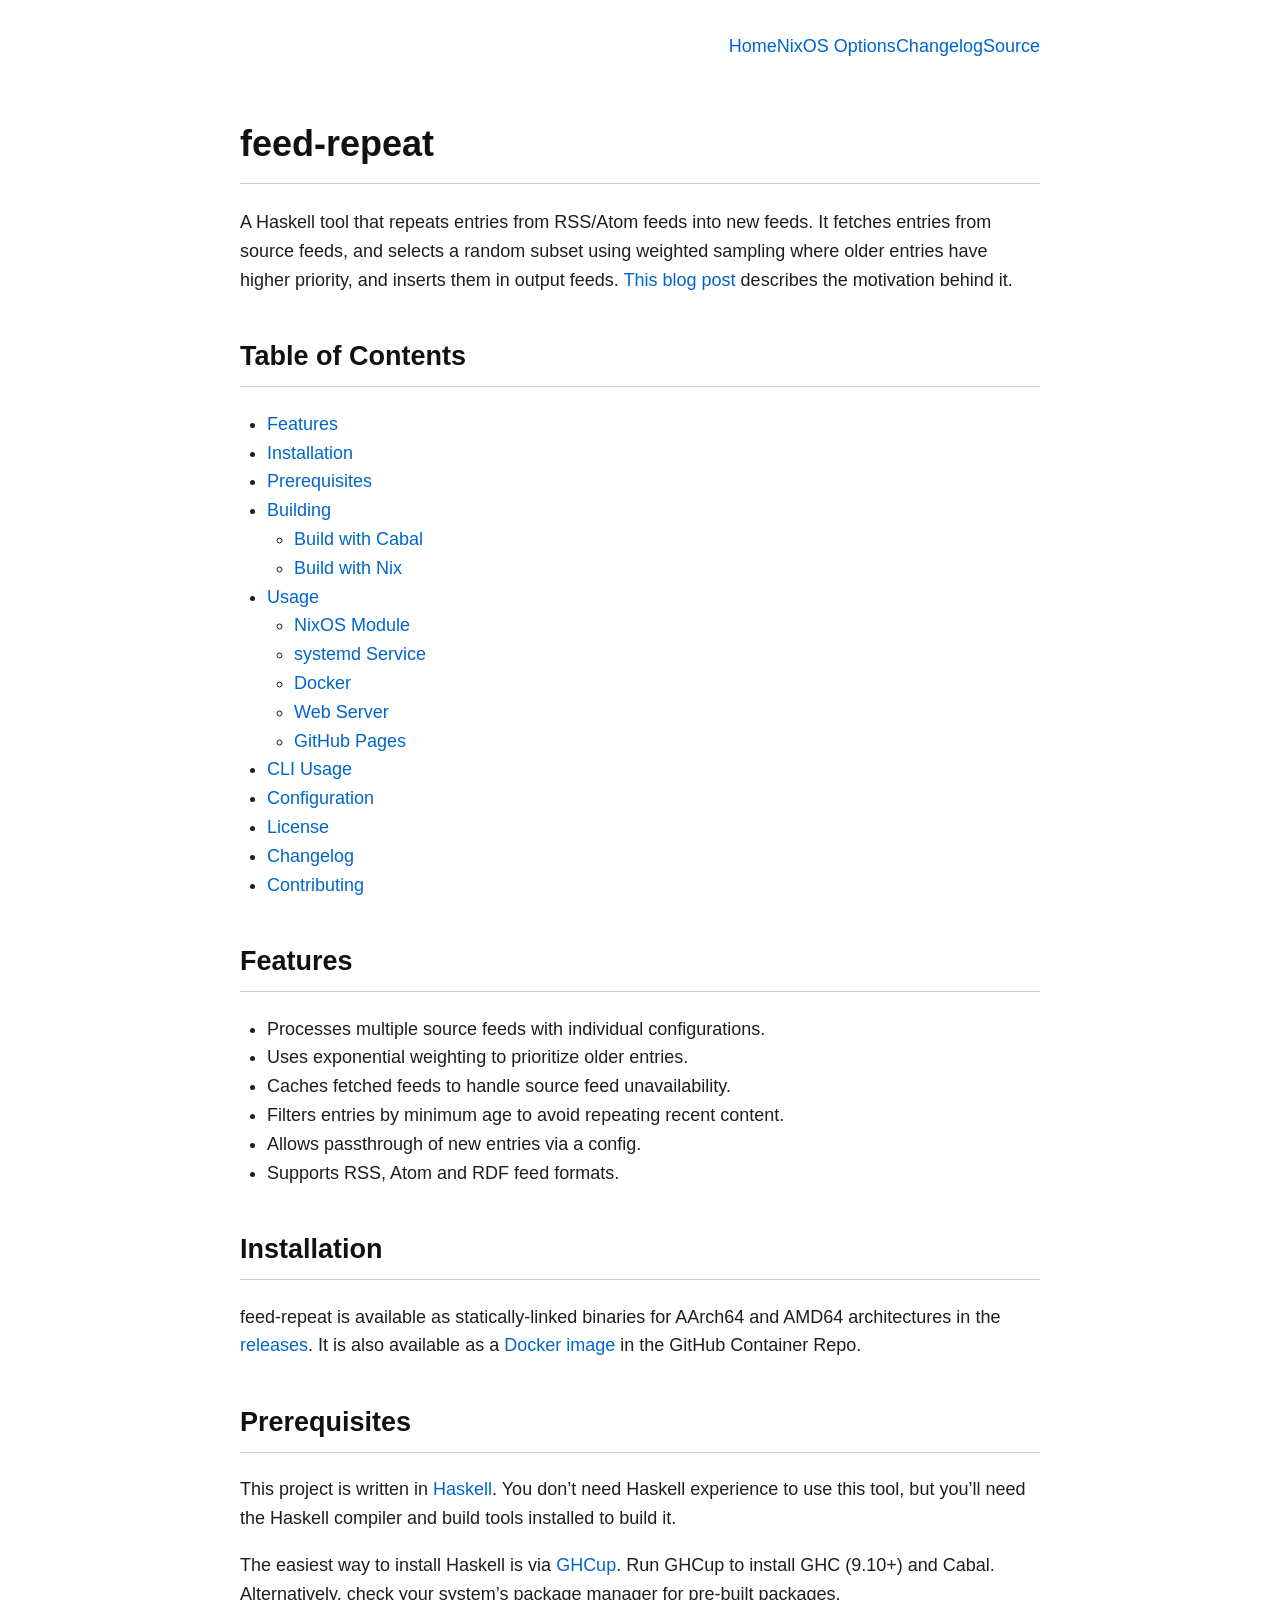
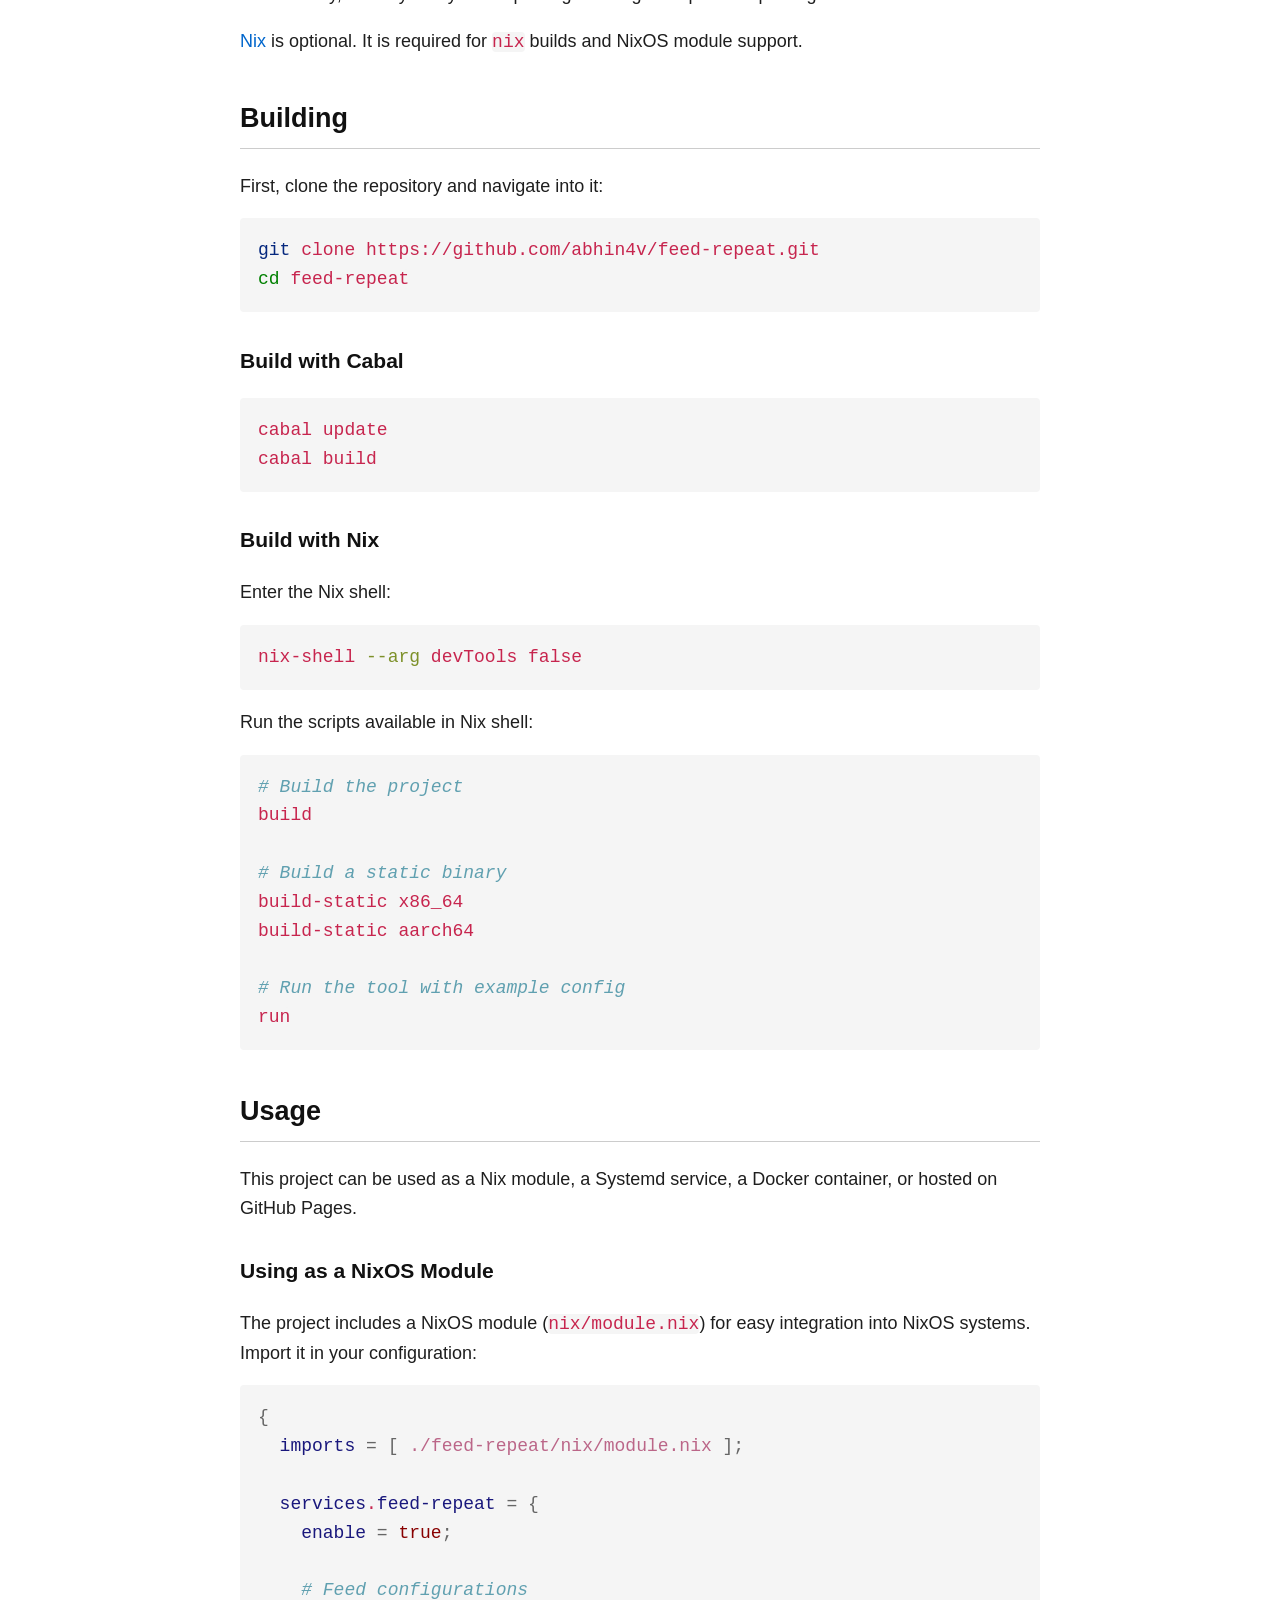
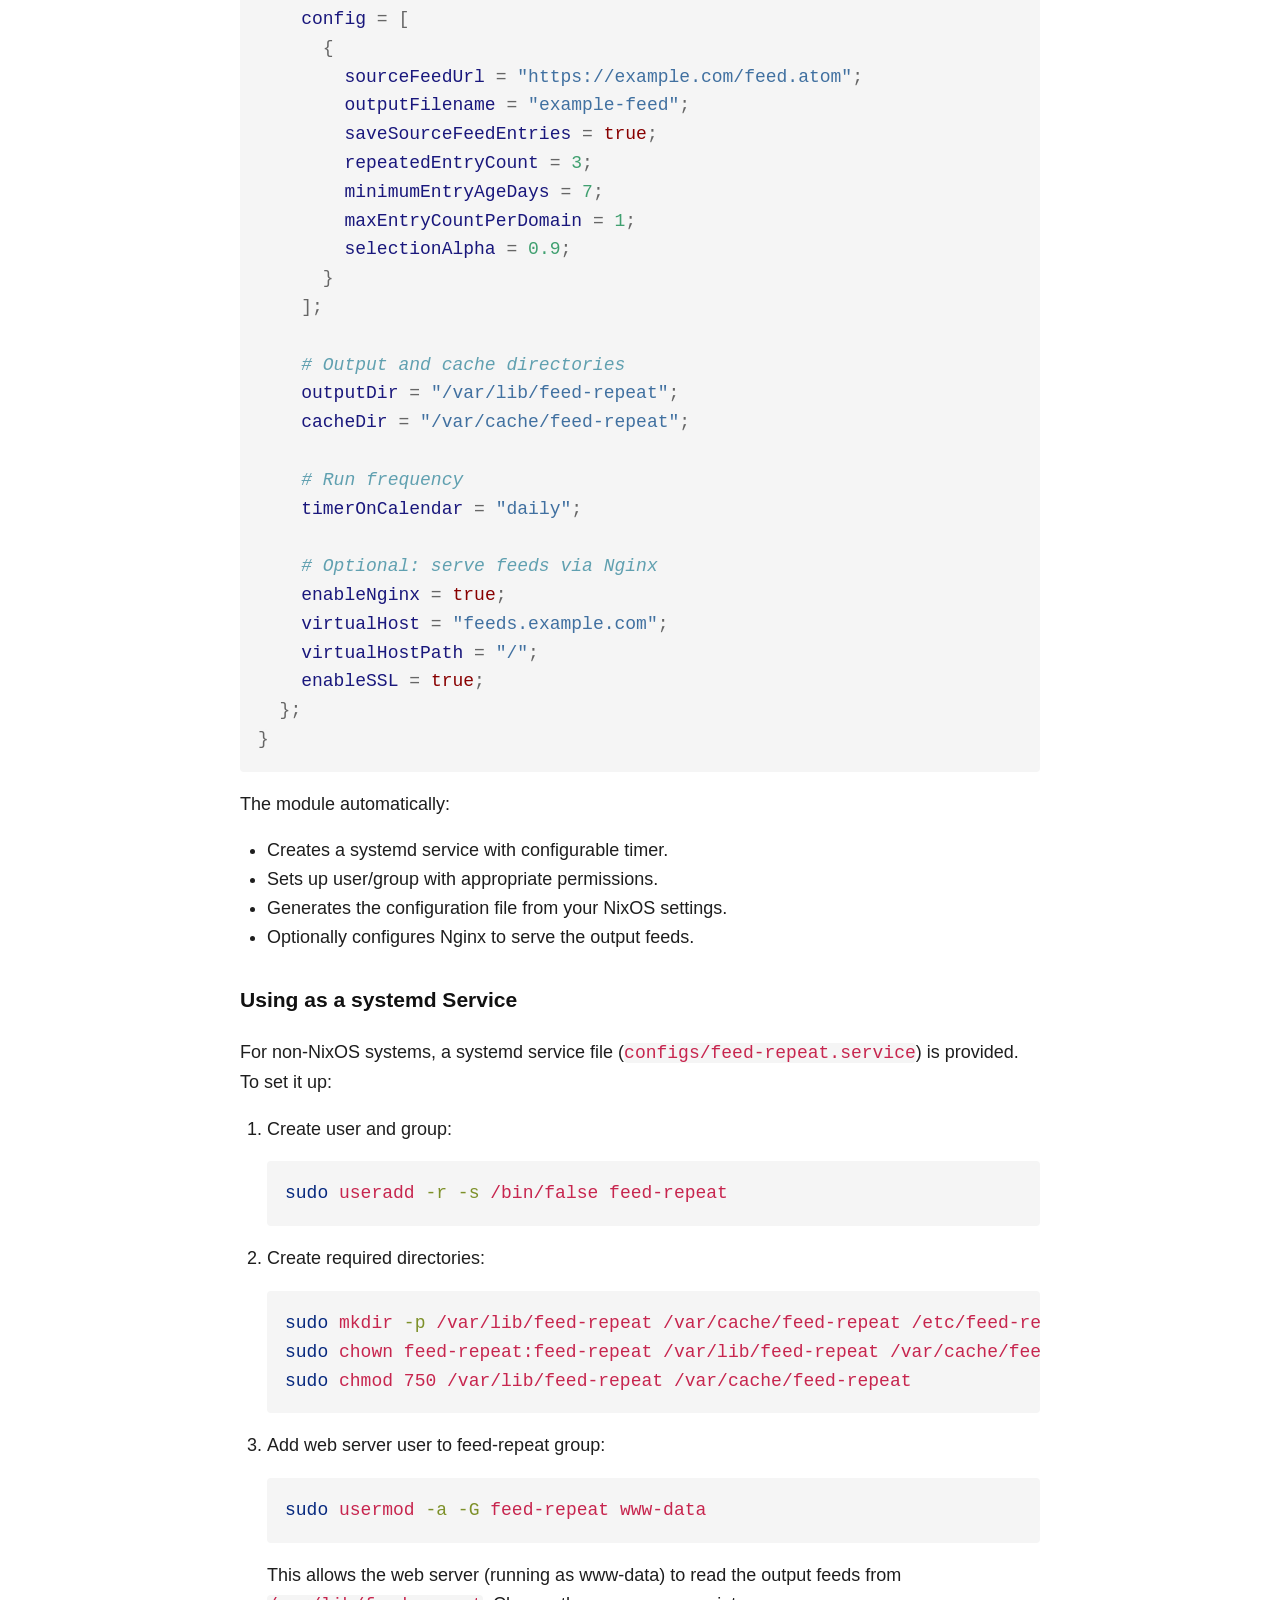
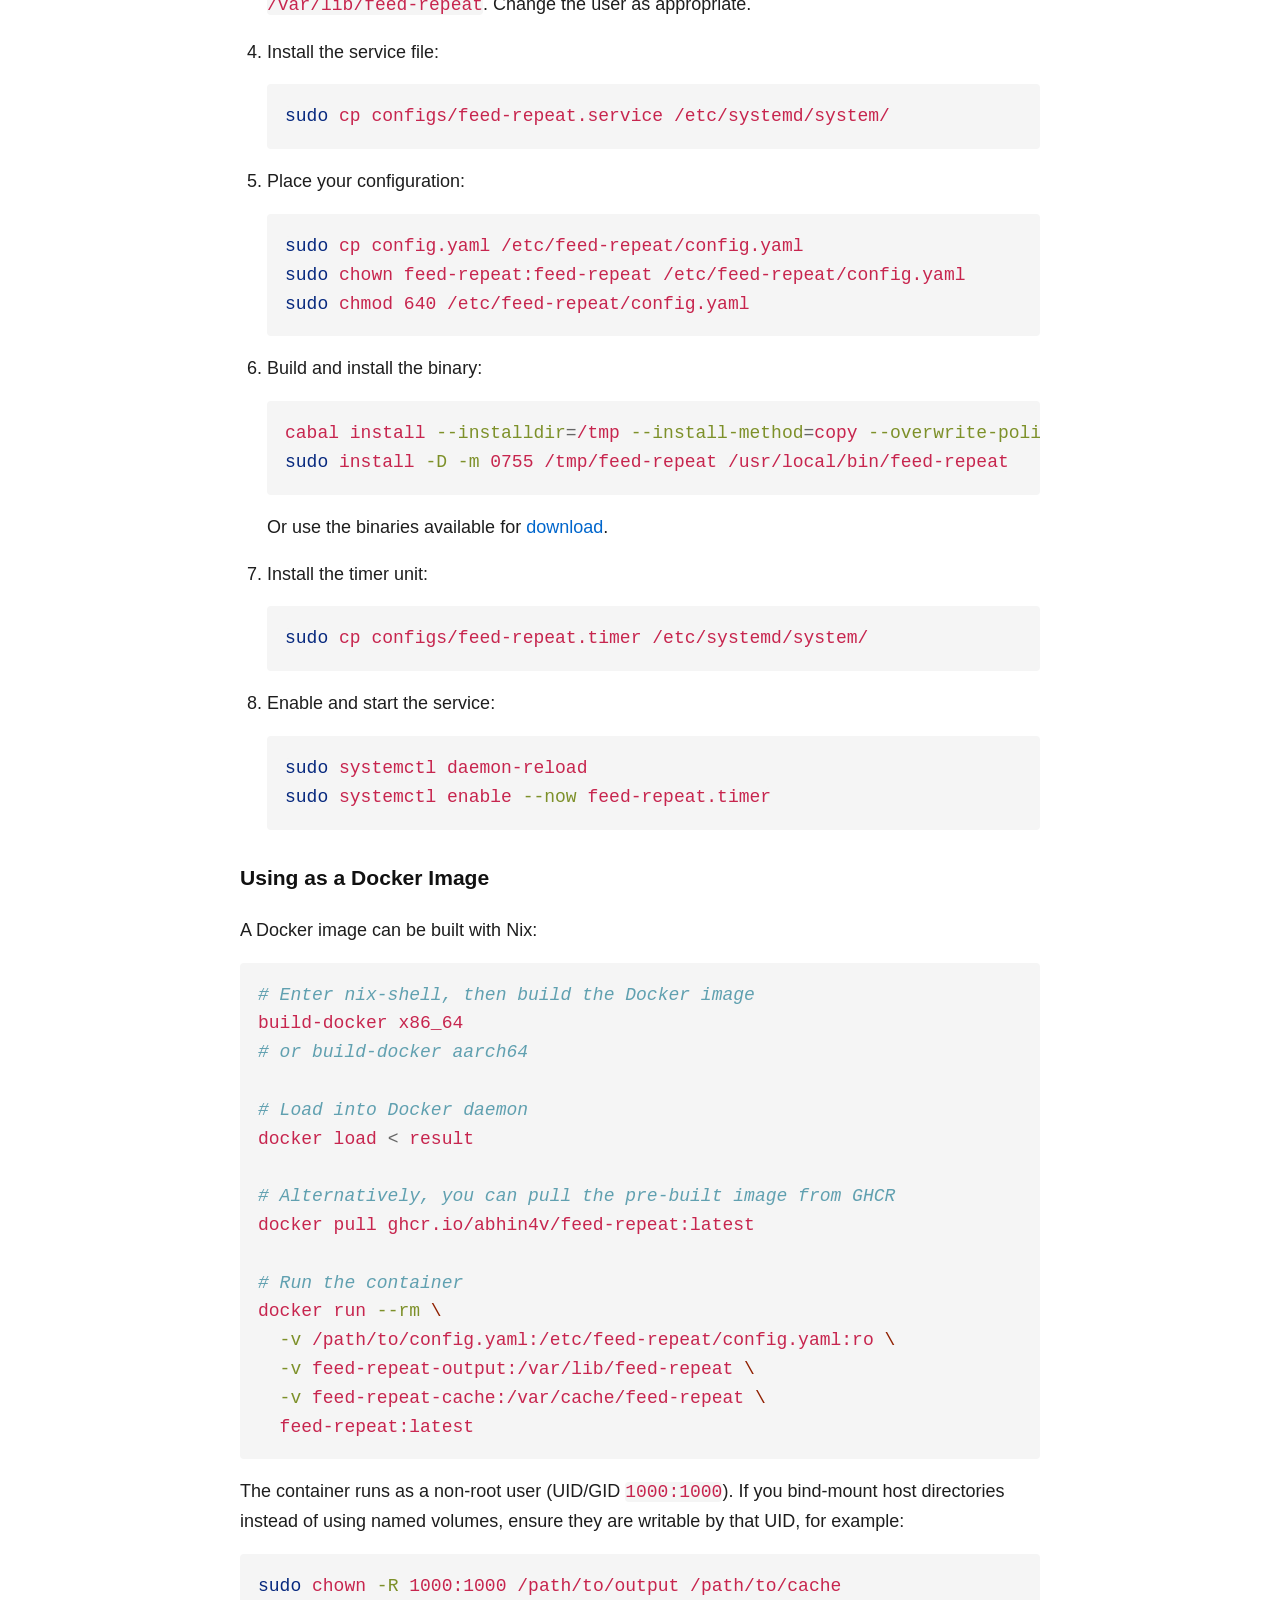
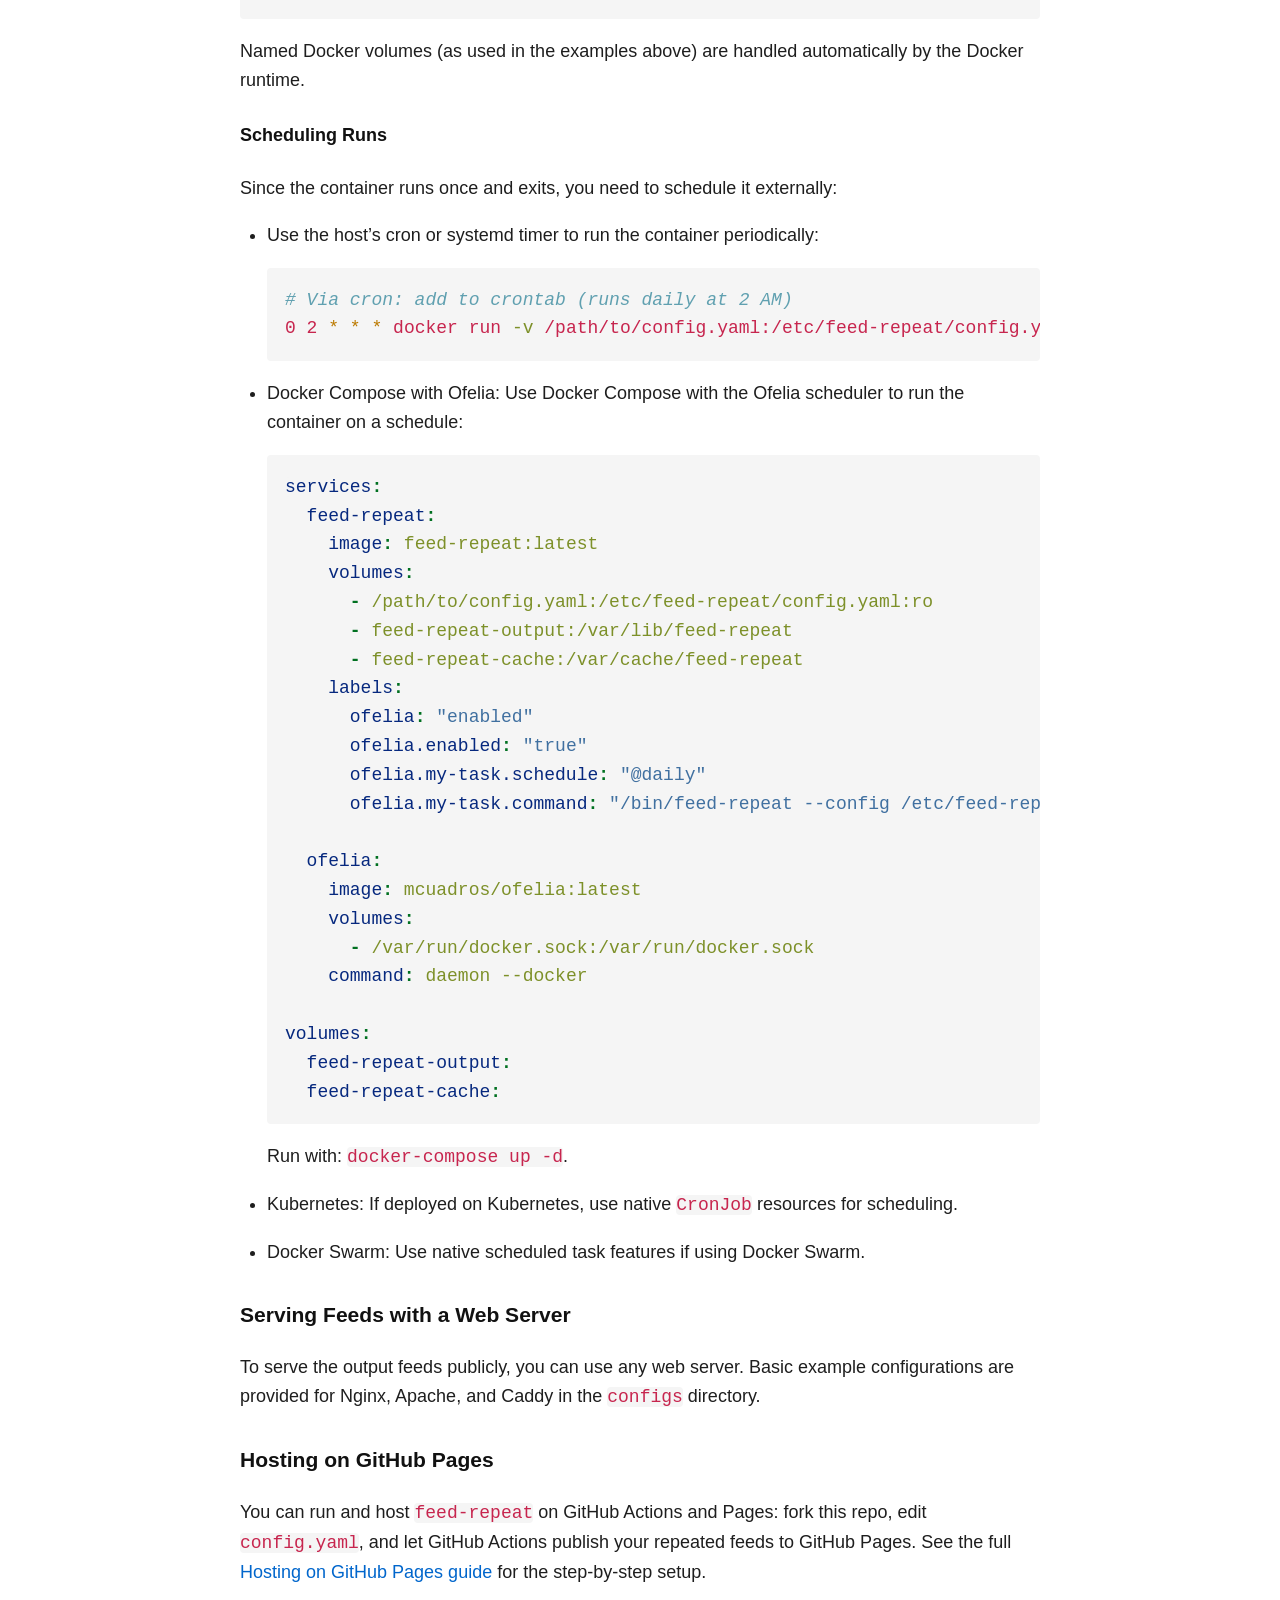
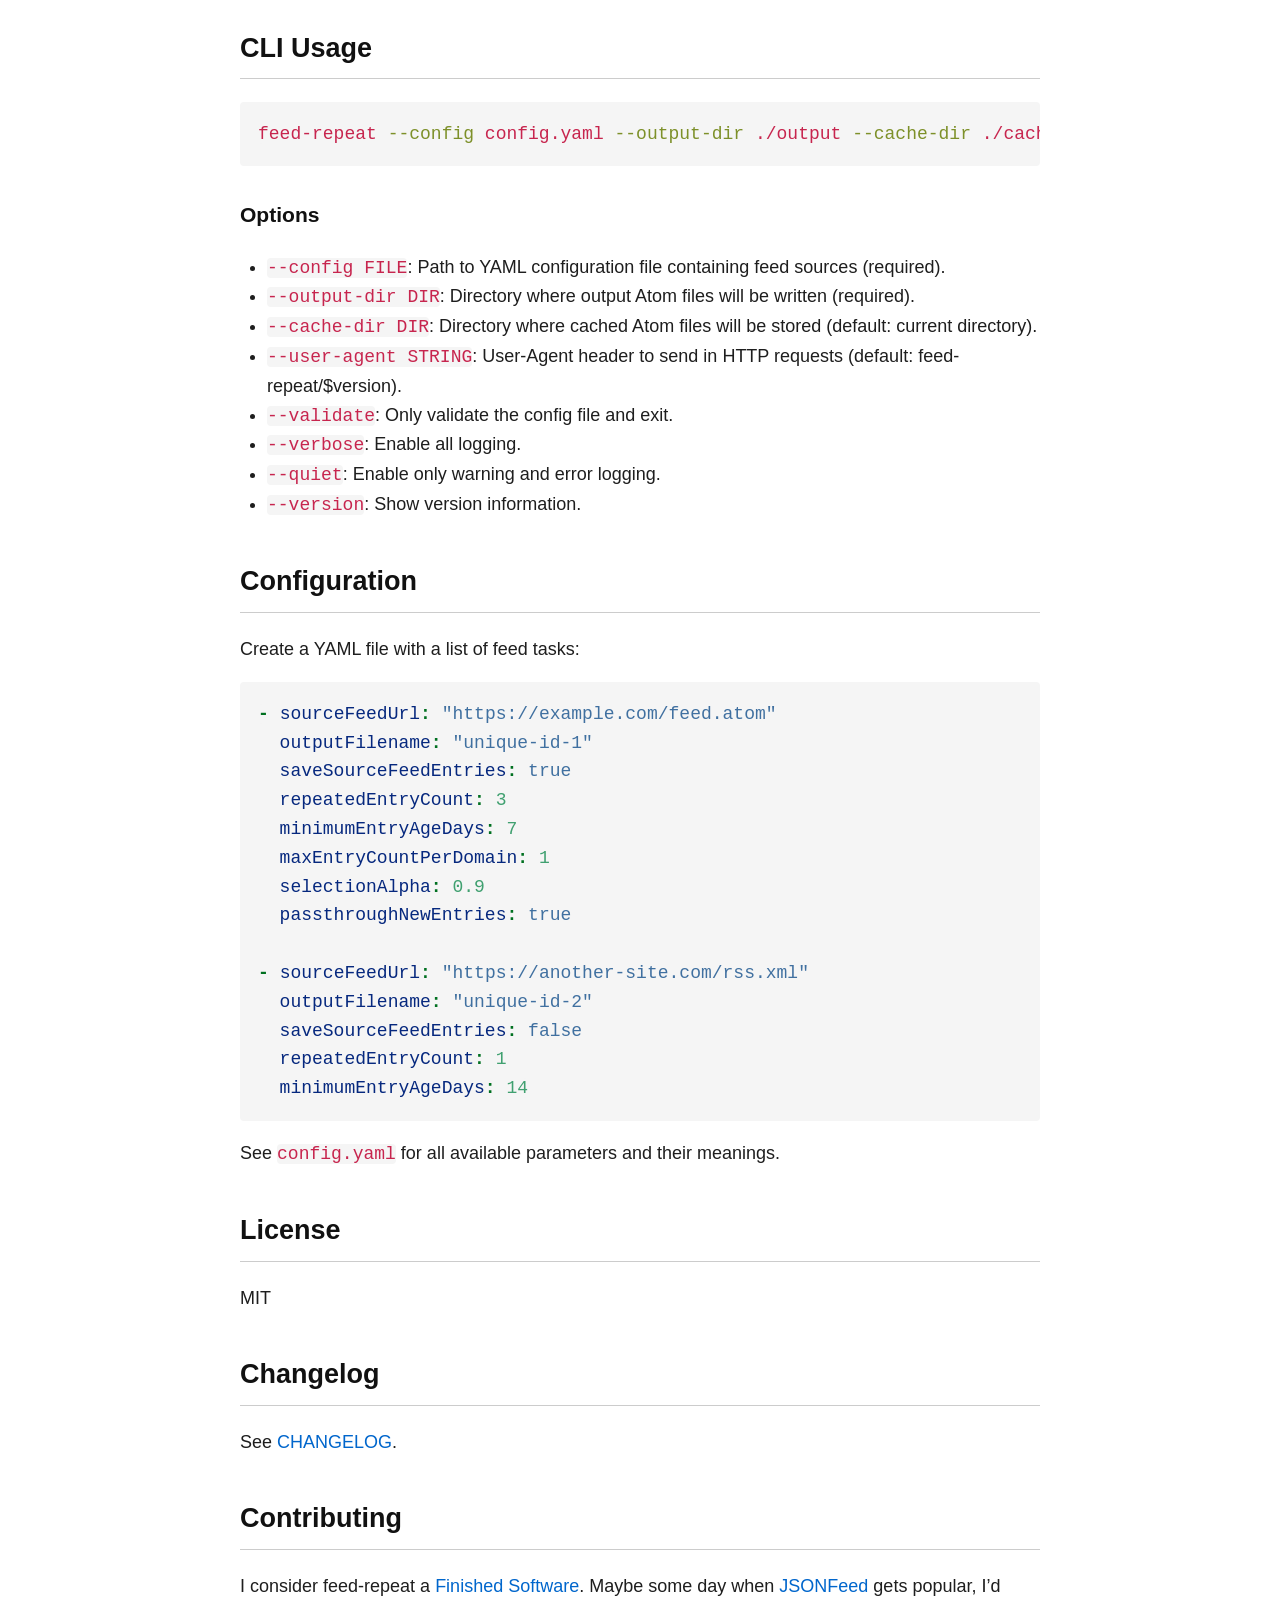
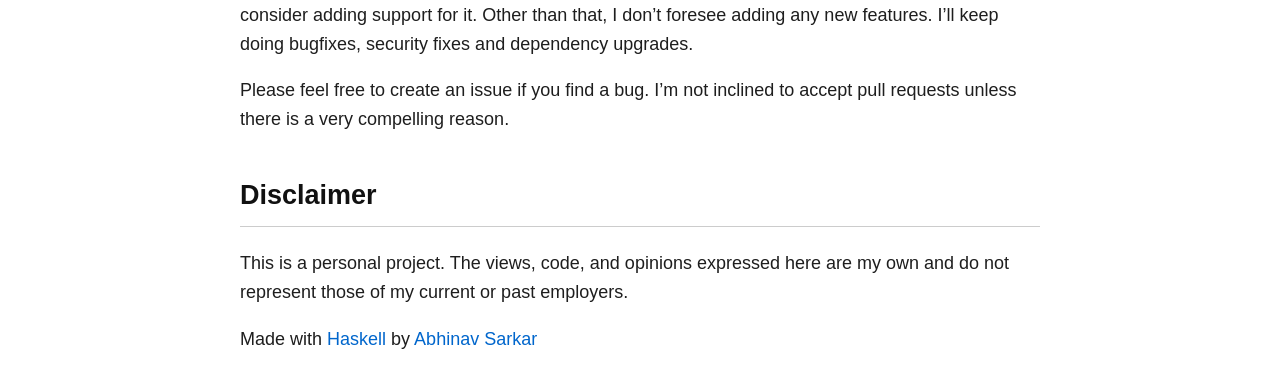
==== commit 5840cf83: "Redirects website to projects.abhinavsarkar.net/feed-repeat" ====
--- a/docs/index.html
+++ b/docs/index.html
@@ -1,192 +1,112 @@
 <!DOCTYPE html>
-<html xmlns="http://www.w3.org/1999/xhtml" lang xml:lang>
+<html xmlns="http://www.w3.org/1999/xhtml" lang="" xml:lang="">
 <head>
   <meta charset="utf-8" />
   <meta name="generator" content="pandoc" />
   <meta name="viewport" content="width=device-width, initial-scale=1.0, user-scalable=yes" />
   <title>feed-repeat</title>
   <style>
-code{white-space: pre-wrap;}
-span.smallcaps{font-variant: small-caps;}
-div.columns{display: flex; gap: min(4vw, 1.5em);}
-div.column{flex: auto; overflow-x: auto;}
-div.hanging-indent{margin-left: 1.5em; text-indent: -1.5em;}
-
-ul.task-list[class]{list-style: none;}
-ul.task-list li input[type="checkbox"] {
-font-size: inherit;
-width: 0.8em;
-margin: 0 0.8em 0.2em -1.6em;
-vertical-align: middle;
-}
-.display.math{display: block; text-align: center; margin: 0.5rem auto;}
-
-html { -webkit-text-size-adjust: 100%; }
-pre > code.sourceCode { white-space: pre; position: relative; }
-pre > code.sourceCode > span { display: inline-block; line-height: 1.25; }
-pre > code.sourceCode > span:empty { height: 1.2em; }
-.sourceCode { overflow: visible; }
-code.sourceCode > span { color: inherit; text-decoration: inherit; }
-div.sourceCode { margin: 1em 0; }
-pre.sourceCode { margin: 0; }
-@media screen {
-div.sourceCode { overflow: auto; }
-}
-@media print {
-pre > code.sourceCode { white-space: pre-wrap; }
-pre > code.sourceCode > span { text-indent: -5em; padding-left: 5em; }
-}
-pre.numberSource code
-{ counter-reset: source-line 0; }
-pre.numberSource code > span
-{ position: relative; left: -4em; counter-increment: source-line; }
-pre.numberSource code > span > a:first-child::before
-{ content: counter(source-line);
-position: relative; left: -1em; text-align: right; vertical-align: baseline;
-border: none; display: inline-block;
--webkit-touch-callout: none; -webkit-user-select: none;
--khtml-user-select: none; -moz-user-select: none;
--ms-user-select: none; user-select: none;
-padding: 0 4px; width: 4em;
-color: #aaaaaa;
-}
-pre.numberSource { margin-left: 3em; border-left: 1px solid #aaaaaa; padding-left: 4px; }
-div.sourceCode
-{ }
-@media screen {
-pre > code.sourceCode > span > a:first-child::before { text-decoration: underline; }
-}
-code span.al { color: #ff0000; font-weight: bold; } 
-code span.an { color: #60a0b0; font-weight: bold; font-style: italic; } 
-code span.at { color: #7d9029; } 
-code span.bn { color: #40a070; } 
-code span.bu { color: #008000; } 
-code span.cf { color: #007020; font-weight: bold; } 
-code span.ch { color: #4070a0; } 
-code span.cn { color: #880000; } 
-code span.co { color: #60a0b0; font-style: italic; } 
-code span.cv { color: #60a0b0; font-weight: bold; font-style: italic; } 
-code span.do { color: #ba2121; font-style: italic; } 
-code span.dt { color: #902000; } 
-code span.dv { color: #40a070; } 
-code span.er { color: #ff0000; font-weight: bold; } 
-code span.ex { } 
-code span.fl { color: #40a070; } 
-code span.fu { color: #06287e; } 
-code span.im { color: #008000; font-weight: bold; } 
-code span.in { color: #60a0b0; font-weight: bold; font-style: italic; } 
-code span.kw { color: #007020; font-weight: bold; } 
-code span.op { color: #666666; } 
-code span.ot { color: #007020; } 
-code span.pp { color: #bc7a00; } 
-code span.sc { color: #4070a0; } 
-code span.ss { color: #bb6688; } 
-code span.st { color: #4070a0; } 
-code span.va { color: #19177c; } 
-code span.vs { color: #4070a0; } 
-code span.wa { color: #60a0b0; font-weight: bold; font-style: italic; } 
-</style>
-  <style type="text/css">
-
-body {
-background-color: #ffffff;
-color: #1e1e1e;
-font-family: sans-serif;
-font-size: 18px;
-line-height: 1.6;
-margin: 0 auto;
-padding: 2rem;
-max-width: 50rem;
-}
-
-h1, h2, h3, h4, h5, h6 {
-color: #111111;
-margin-top: 1.5em;
-}
-h1, h2 {
-border-bottom: 1px solid #ccc;
-padding-bottom: 0.3em;
-}
-
-a {
-color: #0066cc;
-text-decoration: none;
-}
-a:hover {
-text-decoration: underline;
-}
-
-pre, code {
-background-color: #f5f5f5;
-color: #c7254e;
-border-radius: 4px;
-font-family: monospace;
-}
-pre {
-padding: 1em;
-overflow-x: auto;
-white-space: pre-wrap;
-word-wrap: break-word;
-}
-
-blockquote {
-border-left: 4px solid #ccc;
-margin: 1em 0;
-padding-left: 1em;
-color: #666;
-font-style: italic;
-}
-
-ul, ol {
-padding-left: 1.5em;
-}
-
-table {
-border-collapse: collapse;
-margin: 1em 0;
-width: 100%;
-display: block;
-overflow-x: auto;
-}
-table, th, td {
-border: 1px solid #ccc;
-}
-th, td {
-padding: 0.5em;
-}
-th {
-background: #eee;
-color: #111;
-}
-
-img, video, iframe {
-max-width: 100%;
-height: auto;
-display: block;
-margin: 1em auto;
-}
-
-hr {
-border: none;
-border-top: 1px solid #ccc;
-}
-
-p {
-margin: 1em 0;
-}
-nav {
-text-align: right;
-}
-</style>
+    code{white-space: pre-wrap;}
+    span.smallcaps{font-variant: small-caps;}
+    div.columns{display: flex; gap: min(4vw, 1.5em);}
+    div.column{flex: auto; overflow-x: auto;}
+    div.hanging-indent{margin-left: 1.5em; text-indent: -1.5em;}
+    /* The extra [class] is a hack that increases specificity enough to
+       override a similar rule in reveal.js */
+    ul.task-list[class]{list-style: none;}
+    ul.task-list li input[type="checkbox"] {
+      font-size: inherit;
+      width: 0.8em;
+      margin: 0 0.8em 0.2em -1.6em;
+      vertical-align: middle;
+    }
+    .display.math{display: block; text-align: center; margin: 0.5rem auto;}
+    /* CSS for syntax highlighting */
+    html { -webkit-text-size-adjust: 100%; }
+    pre > code.sourceCode { white-space: pre; position: relative; }
+    pre > code.sourceCode > span { display: inline-block; line-height: 1.25; }
+    pre > code.sourceCode > span:empty { height: 1.2em; }
+    .sourceCode { overflow: visible; }
+    code.sourceCode > span { color: inherit; text-decoration: inherit; }
+    div.sourceCode { margin: 1em 0; }
+    pre.sourceCode { margin: 0; }
+    @media screen {
+    div.sourceCode { overflow: auto; }
+    }
+    @media print {
+    pre > code.sourceCode { white-space: pre-wrap; }
+    pre > code.sourceCode > span { text-indent: -5em; padding-left: 5em; }
+    }
+    pre.numberSource code
+      { counter-reset: source-line 0; }
+    pre.numberSource code > span
+      { position: relative; left: -4em; counter-increment: source-line; }
+    pre.numberSource code > span > a:first-child::before
+      { content: counter(source-line);
+        position: relative; left: -1em; text-align: right; vertical-align: baseline;
+        border: none; display: inline-block;
+        -webkit-touch-callout: none; -webkit-user-select: none;
+        -khtml-user-select: none; -moz-user-select: none;
+        -ms-user-select: none; user-select: none;
+        padding: 0 4px; width: 4em;
+        color: #aaaaaa;
+      }
+    pre.numberSource { margin-left: 3em; border-left: 1px solid #aaaaaa;  padding-left: 4px; }
+    div.sourceCode
+      {   }
+    @media screen {
+    pre > code.sourceCode > span > a:first-child::before { text-decoration: underline; }
+    }
+    code span.al { color: #ff0000; font-weight: bold; } /* Alert */
+    code span.an { color: #60a0b0; font-weight: bold; font-style: italic; } /* Annotation */
+    code span.at { color: #7d9029; } /* Attribute */
+    code span.bn { color: #40a070; } /* BaseN */
+    code span.bu { color: #008000; } /* BuiltIn */
+    code span.cf { color: #007020; font-weight: bold; } /* ControlFlow */
+    code span.ch { color: #4070a0; } /* Char */
+    code span.cn { color: #880000; } /* Constant */
+    code span.co { color: #60a0b0; font-style: italic; } /* Comment */
+    code span.cv { color: #60a0b0; font-weight: bold; font-style: italic; } /* CommentVar */
+    code span.do { color: #ba2121; font-style: italic; } /* Documentation */
+    code span.dt { color: #902000; } /* DataType */
+    code span.dv { color: #40a070; } /* DecVal */
+    code span.er { color: #ff0000; font-weight: bold; } /* Error */
+    code span.ex { } /* Extension */
+    code span.fl { color: #40a070; } /* Float */
+    code span.fu { color: #06287e; } /* Function */
+    code span.im { color: #008000; font-weight: bold; } /* Import */
+    code span.in { color: #60a0b0; font-weight: bold; font-style: italic; } /* Information */
+    code span.kw { color: #007020; font-weight: bold; } /* Keyword */
+    code span.op { color: #666666; } /* Operator */
+    code span.ot { color: #007020; } /* Other */
+    code span.pp { color: #bc7a00; } /* Preprocessor */
+    code span.sc { color: #4070a0; } /* SpecialChar */
+    code span.ss { color: #bb6688; } /* SpecialString */
+    code span.st { color: #4070a0; } /* String */
+    code span.va { color: #19177c; } /* Variable */
+    code span.vs { color: #4070a0; } /* VerbatimString */
+    code span.wa { color: #60a0b0; font-weight: bold; font-style: italic; } /* Warning */
+  </style>
+  <link rel="stylesheet" href="light.css" />
+<script>
+  if (location.hostname === "abhin4v.github.io") {
+    location.replace(
+      "https://projects.abhinavsarkar.net/feed-repeat/" +
+      location.pathname.replace(/^\/feed-repeat\//, "")
+    );
+  }
+</script>
 </head>
 <body>
-<nav><a href="index.html">Home</a> | <a href="nix-module-options.html">NixOS Module Options</a> | <a href="CHANGELOG.html">Changelog</a> | <a href="https://github.com/abhin4v/feed-repeat">Source</a></nav>
+<nav><a href="https://projects.abhinavsarkar.net/feed-repeat/">Home</a><a href="https://projects.abhinavsarkar.net/feed-repeat/nix-module-options.html">NixOS Options</a><a href="https://projects.abhinavsarkar.net/feed-repeat/CHANGELOG.html">Changelog</a><a href="https://github.com/abhin4v/feed-repeat">Source</a></nav>
 
 <h1 id="feed-repeat">feed-repeat</h1>
 <p>A Haskell tool that repeats entries from RSS/Atom feeds into new
 feeds. It fetches entries from source feeds, and selects a random subset
 using weighted sampling where older entries have higher priority, and
-inserts them in output feeds.</p>
+inserts them in output feeds. <a
+href="https://abhinavsarkar.net/notes/2026-feed-repeat/">This blog
+post</a> describes the motivation behind it.</p>
 <h2 id="table-of-contents">Table of Contents</h2>
 <ul>
 <li><a href="#features">Features</a></li>
@@ -203,6 +123,7 @@
 <li><a href="#using-as-a-systemd-service">systemd Service</a></li>
 <li><a href="#using-as-a-docker-image">Docker</a></li>
 <li><a href="#serving-feeds-with-a-web-server">Web Server</a></li>
+<li><a href="#hosting-on-github-pages">GitHub Pages</a></li>
 </ul></li>
 <li><a href="#cli-usage">CLI Usage</a></li>
 <li><a href="#configuration">Configuration</a></li>
@@ -217,49 +138,60 @@
 <li>Caches fetched feeds to handle source feed unavailability.</li>
 <li>Filters entries by minimum age to avoid repeating recent
 content.</li>
+<li>Allows passthrough of new entries via a config.</li>
 <li>Supports RSS, Atom and RDF feed formats.</li>
 </ul>
 <h2 id="installation">Installation</h2>
-<p><code>feed-repeat</code> is available as statically-linked binaries
-for AArch64 and AMD64 architectures in the releases. It is also
-available as a <a href="https://github.com/abhin4v/feed-repeat/pkgs/container/feed-repeat">Docker
-image</a> in the Github Container Repo.</p>
+<p>feed-repeat is available as statically-linked binaries for AArch64
+and AMD64 architectures in the <a
+href="https://github.com/abhin4v/feed-repeat/releases/latest">releases</a>.
+It is also available as a <a
+href="https://github.com/abhin4v/feed-repeat/pkgs/container/feed-repeat">Docker
+image</a> in the GitHub Container Repo.</p>
 <h2 id="prerequisites">Prerequisites</h2>
-<p>This project is written in <a href="https://www.haskell.org/">Haskell</a>. You don’t need Haskell
+<p>This project is written in <a
+href="https://www.haskell.org/">Haskell</a>. You don’t need Haskell
 experience to use this tool, but you’ll need the Haskell compiler and
 build tools installed to build it.</p>
-<p>The easiest way to install Haskell is via <a href="https://www.haskell.org/ghcup/">GHCup</a>. Run GHCup to install
-GHC (9.10+) and Cabal (3.4+). Alternatively, check your system’s package
+<p>The easiest way to install Haskell is via <a
+href="https://www.haskell.org/ghcup/">GHCup</a>. Run GHCup to install
+GHC (9.10+) and Cabal. Alternatively, check your system’s package
 manager for pre-built packages.</p>
 <p><a href="https://nixos.org">Nix</a> is optional. It is required for
 <code>nix</code> builds and NixOS module support.</p>
 <h2 id="building">Building</h2>
 <p>First, clone the repository and navigate into it:</p>
-<div class="sourceCode" id="cb1"><pre class="sourceCode bash"><code class="sourceCode bash"><span id="cb1-1"><a href="#cb1-1" aria-hidden="true" tabindex="-1"></a><span class="fu">git</span> clone https://github.com/abhin4v/feed-repeat.git</span>
+<div class="sourceCode" id="cb1"><pre
+class="sourceCode bash"><code class="sourceCode bash"><span id="cb1-1"><a href="#cb1-1" aria-hidden="true" tabindex="-1"></a><span class="fu">git</span> clone https://github.com/abhin4v/feed-repeat.git</span>
 <span id="cb1-2"><a href="#cb1-2" aria-hidden="true" tabindex="-1"></a><span class="bu">cd</span> feed-repeat</span></code></pre></div>
 <h3 id="build-with-cabal">Build with Cabal</h3>
-<div class="sourceCode" id="cb2"><pre class="sourceCode bash"><code class="sourceCode bash"><span id="cb2-1"><a href="#cb2-1" aria-hidden="true" tabindex="-1"></a><span class="ex">cabal</span> build</span></code></pre></div>
+<div class="sourceCode" id="cb2"><pre
+class="sourceCode bash"><code class="sourceCode bash"><span id="cb2-1"><a href="#cb2-1" aria-hidden="true" tabindex="-1"></a><span class="ex">cabal</span> update</span>
+<span id="cb2-2"><a href="#cb2-2" aria-hidden="true" tabindex="-1"></a><span class="ex">cabal</span> build</span></code></pre></div>
 <h3 id="build-with-nix">Build with Nix</h3>
 <p>Enter the Nix shell:</p>
-<div class="sourceCode" id="cb3"><pre class="sourceCode bash"><code class="sourceCode bash"><span id="cb3-1"><a href="#cb3-1" aria-hidden="true" tabindex="-1"></a><span class="ex">nix-shell</span></span></code></pre></div>
+<div class="sourceCode" id="cb3"><pre
+class="sourceCode bash"><code class="sourceCode bash"><span id="cb3-1"><a href="#cb3-1" aria-hidden="true" tabindex="-1"></a><span class="ex">nix-shell</span> <span class="at">--arg</span> devTools false</span></code></pre></div>
 <p>Run the scripts available in Nix shell:</p>
-<div class="sourceCode" id="cb4"><pre class="sourceCode bash"><code class="sourceCode bash"><span id="cb4-1"><a href="#cb4-1" aria-hidden="true" tabindex="-1"></a><span class="co"># Build the project</span></span>
+<div class="sourceCode" id="cb4"><pre
+class="sourceCode bash"><code class="sourceCode bash"><span id="cb4-1"><a href="#cb4-1" aria-hidden="true" tabindex="-1"></a><span class="co"># Build the project</span></span>
 <span id="cb4-2"><a href="#cb4-2" aria-hidden="true" tabindex="-1"></a><span class="ex">build</span></span>
 <span id="cb4-3"><a href="#cb4-3" aria-hidden="true" tabindex="-1"></a></span>
 <span id="cb4-4"><a href="#cb4-4" aria-hidden="true" tabindex="-1"></a><span class="co"># Build a static binary</span></span>
 <span id="cb4-5"><a href="#cb4-5" aria-hidden="true" tabindex="-1"></a><span class="ex">build-static</span> x86_64</span>
-<span id="cb4-6"><a href="#cb4-6" aria-hidden="true" tabindex="-1"></a><span class="co"># or build-static aarch64</span></span>
+<span id="cb4-6"><a href="#cb4-6" aria-hidden="true" tabindex="-1"></a><span class="ex">build-static</span> aarch64</span>
 <span id="cb4-7"><a href="#cb4-7" aria-hidden="true" tabindex="-1"></a></span>
 <span id="cb4-8"><a href="#cb4-8" aria-hidden="true" tabindex="-1"></a><span class="co"># Run the tool with example config</span></span>
 <span id="cb4-9"><a href="#cb4-9" aria-hidden="true" tabindex="-1"></a><span class="ex">run</span></span></code></pre></div>
 <h2 id="usage">Usage</h2>
-<p>This project can be used as a Nix module, a Systemd service or a
-Docker container.</p>
+<p>This project can be used as a Nix module, a Systemd service, a Docker
+container, or hosted on GitHub Pages.</p>
 <h3 id="using-as-a-nixos-module">Using as a NixOS Module</h3>
 <p>The project includes a NixOS module (<code>nix/module.nix</code>) for
 easy integration into NixOS systems. Import it in your
 configuration:</p>
-<div class="sourceCode" id="cb5"><pre class="sourceCode nix"><code class="sourceCode nix"><span id="cb5-1"><a href="#cb5-1" aria-hidden="true" tabindex="-1"></a><span class="op">{</span></span>
+<div class="sourceCode" id="cb5"><pre
+class="sourceCode nix"><code class="sourceCode nix"><span id="cb5-1"><a href="#cb5-1" aria-hidden="true" tabindex="-1"></a><span class="op">{</span></span>
 <span id="cb5-2"><a href="#cb5-2" aria-hidden="true" tabindex="-1"></a>  <span class="va">imports</span> <span class="op">=</span> <span class="op">[</span> <span class="ss">./feed-repeat/nix/module.nix</span> <span class="op">];</span></span>
 <span id="cb5-3"><a href="#cb5-3" aria-hidden="true" tabindex="-1"></a></span>
 <span id="cb5-4"><a href="#cb5-4" aria-hidden="true" tabindex="-1"></a>  <span class="va">services</span>.<span class="va">feed-repeat</span> <span class="op">=</span> <span class="op">{</span></span>
@@ -305,35 +237,45 @@
 up:</p>
 <ol type="1">
 <li><p>Create user and group:</p>
-<div class="sourceCode" id="cb6"><pre class="sourceCode bash"><code class="sourceCode bash"><span id="cb6-1"><a href="#cb6-1" aria-hidden="true" tabindex="-1"></a><span class="fu">sudo</span> useradd <span class="at">-r</span> <span class="at">-s</span> /bin/false feed-repeat</span></code></pre></div></li>
+<div class="sourceCode" id="cb6"><pre
+class="sourceCode bash"><code class="sourceCode bash"><span id="cb6-1"><a href="#cb6-1" aria-hidden="true" tabindex="-1"></a><span class="fu">sudo</span> useradd <span class="at">-r</span> <span class="at">-s</span> /bin/false feed-repeat</span></code></pre></div></li>
 <li><p>Create required directories:</p>
-<div class="sourceCode" id="cb7"><pre class="sourceCode bash"><code class="sourceCode bash"><span id="cb7-1"><a href="#cb7-1" aria-hidden="true" tabindex="-1"></a><span class="fu">sudo</span> mkdir <span class="at">-p</span> /var/lib/feed-repeat /var/cache/feed-repeat /etc/feed-repeat</span>
+<div class="sourceCode" id="cb7"><pre
+class="sourceCode bash"><code class="sourceCode bash"><span id="cb7-1"><a href="#cb7-1" aria-hidden="true" tabindex="-1"></a><span class="fu">sudo</span> mkdir <span class="at">-p</span> /var/lib/feed-repeat /var/cache/feed-repeat /etc/feed-repeat</span>
 <span id="cb7-2"><a href="#cb7-2" aria-hidden="true" tabindex="-1"></a><span class="fu">sudo</span> chown feed-repeat:feed-repeat /var/lib/feed-repeat /var/cache/feed-repeat</span>
 <span id="cb7-3"><a href="#cb7-3" aria-hidden="true" tabindex="-1"></a><span class="fu">sudo</span> chmod 750 /var/lib/feed-repeat /var/cache/feed-repeat</span></code></pre></div></li>
 <li><p>Add web server user to feed-repeat group:</p>
-<div class="sourceCode" id="cb8"><pre class="sourceCode bash"><code class="sourceCode bash"><span id="cb8-1"><a href="#cb8-1" aria-hidden="true" tabindex="-1"></a><span class="fu">sudo</span> usermod <span class="at">-a</span> <span class="at">-G</span> feed-repeat www-data</span></code></pre></div>
+<div class="sourceCode" id="cb8"><pre
+class="sourceCode bash"><code class="sourceCode bash"><span id="cb8-1"><a href="#cb8-1" aria-hidden="true" tabindex="-1"></a><span class="fu">sudo</span> usermod <span class="at">-a</span> <span class="at">-G</span> feed-repeat www-data</span></code></pre></div>
 <p>This allows the web server (running as www-data) to read the output
 feeds from <code>/var/lib/feed-repeat</code>. Change the user as
 appropriate.</p></li>
 <li><p>Install the service file:</p>
-<div class="sourceCode" id="cb9"><pre class="sourceCode bash"><code class="sourceCode bash"><span id="cb9-1"><a href="#cb9-1" aria-hidden="true" tabindex="-1"></a><span class="fu">sudo</span> cp configs/feed-repeat.service /etc/systemd/system/</span></code></pre></div></li>
+<div class="sourceCode" id="cb9"><pre
+class="sourceCode bash"><code class="sourceCode bash"><span id="cb9-1"><a href="#cb9-1" aria-hidden="true" tabindex="-1"></a><span class="fu">sudo</span> cp configs/feed-repeat.service /etc/systemd/system/</span></code></pre></div></li>
 <li><p>Place your configuration:</p>
-<div class="sourceCode" id="cb10"><pre class="sourceCode bash"><code class="sourceCode bash"><span id="cb10-1"><a href="#cb10-1" aria-hidden="true" tabindex="-1"></a><span class="fu">sudo</span> cp config.yaml /etc/feed-repeat/config.yaml</span>
+<div class="sourceCode" id="cb10"><pre
+class="sourceCode bash"><code class="sourceCode bash"><span id="cb10-1"><a href="#cb10-1" aria-hidden="true" tabindex="-1"></a><span class="fu">sudo</span> cp config.yaml /etc/feed-repeat/config.yaml</span>
 <span id="cb10-2"><a href="#cb10-2" aria-hidden="true" tabindex="-1"></a><span class="fu">sudo</span> chown feed-repeat:feed-repeat /etc/feed-repeat/config.yaml</span>
 <span id="cb10-3"><a href="#cb10-3" aria-hidden="true" tabindex="-1"></a><span class="fu">sudo</span> chmod 640 /etc/feed-repeat/config.yaml</span></code></pre></div></li>
 <li><p>Build and install the binary:</p>
-<div class="sourceCode" id="cb11"><pre class="sourceCode bash"><code class="sourceCode bash"><span id="cb11-1"><a href="#cb11-1" aria-hidden="true" tabindex="-1"></a><span class="ex">cabal</span> install <span class="at">--installdir</span><span class="op">=</span>/tmp <span class="at">--install-method</span><span class="op">=</span>copy <span class="at">--overwrite-policy</span><span class="op">=</span>always</span>
+<div class="sourceCode" id="cb11"><pre
+class="sourceCode bash"><code class="sourceCode bash"><span id="cb11-1"><a href="#cb11-1" aria-hidden="true" tabindex="-1"></a><span class="ex">cabal</span> install <span class="at">--installdir</span><span class="op">=</span>/tmp <span class="at">--install-method</span><span class="op">=</span>copy <span class="at">--overwrite-policy</span><span class="op">=</span>always</span>
 <span id="cb11-2"><a href="#cb11-2" aria-hidden="true" tabindex="-1"></a><span class="fu">sudo</span> install <span class="at">-D</span> <span class="at">-m</span> 0755 /tmp/feed-repeat /usr/local/bin/feed-repeat</span></code></pre></div>
-<p>Or use the binaries available for download.</p></li>
+<p>Or use the binaries available for <a
+href="https://github.com/abhin4v/feed-repeat/releases/latest">download</a>.</p></li>
 <li><p>Install the timer unit:</p>
-<div class="sourceCode" id="cb12"><pre class="sourceCode bash"><code class="sourceCode bash"><span id="cb12-1"><a href="#cb12-1" aria-hidden="true" tabindex="-1"></a><span class="fu">sudo</span> cp configs/feed-repeat.timer /etc/systemd/system/</span></code></pre></div></li>
+<div class="sourceCode" id="cb12"><pre
+class="sourceCode bash"><code class="sourceCode bash"><span id="cb12-1"><a href="#cb12-1" aria-hidden="true" tabindex="-1"></a><span class="fu">sudo</span> cp configs/feed-repeat.timer /etc/systemd/system/</span></code></pre></div></li>
 <li><p>Enable and start the service:</p>
-<div class="sourceCode" id="cb13"><pre class="sourceCode bash"><code class="sourceCode bash"><span id="cb13-1"><a href="#cb13-1" aria-hidden="true" tabindex="-1"></a><span class="fu">sudo</span> systemctl daemon-reload</span>
+<div class="sourceCode" id="cb13"><pre
+class="sourceCode bash"><code class="sourceCode bash"><span id="cb13-1"><a href="#cb13-1" aria-hidden="true" tabindex="-1"></a><span class="fu">sudo</span> systemctl daemon-reload</span>
 <span id="cb13-2"><a href="#cb13-2" aria-hidden="true" tabindex="-1"></a><span class="fu">sudo</span> systemctl enable <span class="at">--now</span> feed-repeat.timer</span></code></pre></div></li>
 </ol>
 <h3 id="using-as-a-docker-image">Using as a Docker Image</h3>
 <p>A Docker image can be built with Nix:</p>
-<div class="sourceCode" id="cb14"><pre class="sourceCode bash"><code class="sourceCode bash"><span id="cb14-1"><a href="#cb14-1" aria-hidden="true" tabindex="-1"></a><span class="co"># Enter nix-shell, then build the Docker image</span></span>
+<div class="sourceCode" id="cb14"><pre
+class="sourceCode bash"><code class="sourceCode bash"><span id="cb14-1"><a href="#cb14-1" aria-hidden="true" tabindex="-1"></a><span class="co"># Enter nix-shell, then build the Docker image</span></span>
 <span id="cb14-2"><a href="#cb14-2" aria-hidden="true" tabindex="-1"></a><span class="ex">build-docker</span> x86_64</span>
 <span id="cb14-3"><a href="#cb14-3" aria-hidden="true" tabindex="-1"></a><span class="co"># or build-docker aarch64</span></span>
 <span id="cb14-4"><a href="#cb14-4" aria-hidden="true" tabindex="-1"></a></span>
@@ -353,7 +295,8 @@
 <code>1000:1000</code>). If you bind-mount host directories instead of
 using named volumes, ensure they are writable by that UID, for
 example:</p>
-<div class="sourceCode" id="cb15"><pre class="sourceCode bash"><code class="sourceCode bash"><span id="cb15-1"><a href="#cb15-1" aria-hidden="true" tabindex="-1"></a><span class="fu">sudo</span> chown <span class="at">-R</span> 1000:1000 /path/to/output /path/to/cache</span></code></pre></div>
+<div class="sourceCode" id="cb15"><pre
+class="sourceCode bash"><code class="sourceCode bash"><span id="cb15-1"><a href="#cb15-1" aria-hidden="true" tabindex="-1"></a><span class="fu">sudo</span> chown <span class="at">-R</span> 1000:1000 /path/to/output /path/to/cache</span></code></pre></div>
 <p>Named Docker volumes (as used in the examples above) are handled
 automatically by the Docker runtime.</p>
 <h4 id="scheduling-runs">Scheduling Runs</h4>
@@ -362,11 +305,13 @@
 <ul>
 <li><p>Use the host’s cron or systemd timer to run the container
 periodically:</p>
-<div class="sourceCode" id="cb16"><pre class="sourceCode bash"><code class="sourceCode bash"><span id="cb16-1"><a href="#cb16-1" aria-hidden="true" tabindex="-1"></a><span class="co"># Via cron: add to crontab (runs daily at 2 AM)</span></span>
+<div class="sourceCode" id="cb16"><pre
+class="sourceCode bash"><code class="sourceCode bash"><span id="cb16-1"><a href="#cb16-1" aria-hidden="true" tabindex="-1"></a><span class="co"># Via cron: add to crontab (runs daily at 2 AM)</span></span>
 <span id="cb16-2"><a href="#cb16-2" aria-hidden="true" tabindex="-1"></a><span class="ex">0</span> 2 <span class="pp">*</span> <span class="pp">*</span> <span class="pp">*</span> docker run <span class="at">-v</span> /path/to/config.yaml:/etc/feed-repeat/config.yaml:ro <span class="at">-v</span> feed-repeat-output:/var/lib/feed-repeat <span class="at">-v</span> feed-repeat-cache:/var/cache/feed-repeat feed-repeat:latest</span></code></pre></div></li>
 <li><p>Docker Compose with Ofelia: Use Docker Compose with the Ofelia
 scheduler to run the container on a schedule:</p>
-<div class="sourceCode" id="cb17"><pre class="sourceCode yaml"><code class="sourceCode yaml"><span id="cb17-1"><a href="#cb17-1" aria-hidden="true" tabindex="-1"></a><span class="fu">services</span><span class="kw">:</span></span>
+<div class="sourceCode" id="cb17"><pre
+class="sourceCode yaml"><code class="sourceCode yaml"><span id="cb17-1"><a href="#cb17-1" aria-hidden="true" tabindex="-1"></a><span class="fu">services</span><span class="kw">:</span></span>
 <span id="cb17-2"><a href="#cb17-2" aria-hidden="true" tabindex="-1"></a><span class="at">  </span><span class="fu">feed-repeat</span><span class="kw">:</span></span>
 <span id="cb17-3"><a href="#cb17-3" aria-hidden="true" tabindex="-1"></a><span class="at">    </span><span class="fu">image</span><span class="kw">:</span><span class="at"> feed-repeat:latest</span></span>
 <span id="cb17-4"><a href="#cb17-4" aria-hidden="true" tabindex="-1"></a><span class="at">    </span><span class="fu">volumes</span><span class="kw">:</span></span>
@@ -399,8 +344,15 @@
 <p>To serve the output feeds publicly, you can use any web server. Basic
 example configurations are provided for Nginx, Apache, and Caddy in the
 <code>configs</code> directory.</p>
+<h3 id="hosting-on-github-pages">Hosting on GitHub Pages</h3>
+<p>You can run and host <code>feed-repeat</code> on GitHub Actions and
+Pages: fork this repo, edit <code>config.yaml</code>, and let GitHub
+Actions publish your repeated feeds to GitHub Pages. See the full <a
+href="https://projects.abhinavsarkar.net/feed-repeat/hosting-on-github-pages.html">Hosting
+on GitHub Pages guide</a> for the step-by-step setup.</p>
 <h2 id="cli-usage">CLI Usage</h2>
-<div class="sourceCode" id="cb18"><pre class="sourceCode bash"><code class="sourceCode bash"><span id="cb18-1"><a href="#cb18-1" aria-hidden="true" tabindex="-1"></a><span class="ex">feed-repeat</span> <span class="at">--config</span> config.yaml <span class="at">--output-dir</span> ./output <span class="at">--cache-dir</span> ./cache</span></code></pre></div>
+<div class="sourceCode" id="cb18"><pre
+class="sourceCode bash"><code class="sourceCode bash"><span id="cb18-1"><a href="#cb18-1" aria-hidden="true" tabindex="-1"></a><span class="ex">feed-repeat</span> <span class="at">--config</span> config.yaml <span class="at">--output-dir</span> ./output <span class="at">--cache-dir</span> ./cache</span></code></pre></div>
 <h3 id="options">Options</h3>
 <ul>
 <li><code>--config FILE</code>: Path to YAML configuration file
@@ -410,7 +362,7 @@
 <li><code>--cache-dir DIR</code>: Directory where cached Atom files will
 be stored (default: current directory).</li>
 <li><code>--user-agent STRING</code>: User-Agent header to send in HTTP
-requests (default: ‘feed-repeat’).</li>
+requests (default: feed-repeat/$version).</li>
 <li><code>--validate</code>: Only validate the config file and
 exit.</li>
 <li><code>--verbose</code>: Enable all logging.</li>
@@ -419,7 +371,8 @@
 </ul>
 <h2 id="configuration">Configuration</h2>
 <p>Create a YAML file with a list of feed tasks:</p>
-<div class="sourceCode" id="cb19"><pre class="sourceCode yaml"><code class="sourceCode yaml"><span id="cb19-1"><a href="#cb19-1" aria-hidden="true" tabindex="-1"></a><span class="kw">-</span><span class="at"> </span><span class="fu">sourceFeedUrl</span><span class="kw">:</span><span class="at"> </span><span class="st">&quot;https://example.com/feed.atom&quot;</span></span>
+<div class="sourceCode" id="cb19"><pre
+class="sourceCode yaml"><code class="sourceCode yaml"><span id="cb19-1"><a href="#cb19-1" aria-hidden="true" tabindex="-1"></a><span class="kw">-</span><span class="at"> </span><span class="fu">sourceFeedUrl</span><span class="kw">:</span><span class="at"> </span><span class="st">&quot;https://example.com/feed.atom&quot;</span></span>
 <span id="cb19-2"><a href="#cb19-2" aria-hidden="true" tabindex="-1"></a><span class="at">  </span><span class="fu">outputFilename</span><span class="kw">:</span><span class="at"> </span><span class="st">&quot;unique-id-1&quot;</span></span>
 <span id="cb19-3"><a href="#cb19-3" aria-hidden="true" tabindex="-1"></a><span class="at">  </span><span class="fu">saveSourceFeedEntries</span><span class="kw">:</span><span class="at"> </span><span class="ch">true</span></span>
 <span id="cb19-4"><a href="#cb19-4" aria-hidden="true" tabindex="-1"></a><span class="at">  </span><span class="fu">repeatedEntryCount</span><span class="kw">:</span><span class="at"> </span><span class="dv">3</span></span>
@@ -440,15 +393,20 @@
 <h2 id="changelog">Changelog</h2>
 <p>See <a href="CHANGELOG.html">CHANGELOG</a>.</p>
 <h2 id="contributing">Contributing</h2>
-<p>I consider this is a done software. Maybe some day when <a href="https://www.jsonfeed.org/">JSONFeed</a> gets popular, I’d consider
+<p>I consider feed-repeat a <a
+href="https://rosswintle.uk/2025/10/software-can-be-finished/">Finished
+Software</a>. Maybe some day when <a
+href="https://www.jsonfeed.org/">JSONFeed</a> gets popular, I’d consider
 adding support for it. Other than that, I don’t foresee adding any new
 features. I’ll keep doing bugfixes, security fixes and dependency
 upgrades.</p>
 <p>Please feel free to create an issue if you find a bug. I’m not
 inclined to accept pull requests unless there is a very compelling
 reason.</p>
-<p>Disclaimer: This is a personal project. The views, code, and opinions
-expressed here are my own and do not represent those of my current or
-past employers.</p>
+<h2 id="disclaimer">Disclaimer</h2>
+<p>This is a personal project. The views, code, and opinions expressed
+here are my own and do not represent those of my current or past
+employers.</p>
+<footer>Made with <a href="https://www.haskell.org/">Haskell</a> by <a href="https://projects.abhinavsarkar.net/">Abhinav Sarkar</a></footer>
 </body>
 </html>
--- a/docs/light.css
+++ b/docs/light.css
@@ -0,0 +1,106 @@
+/** MIT License Copyright (c) 2024 MingFei2001
+https://github.com/MingFei2001/pandoc-css/blob/main/themes/basic/light.css
+**/
+
+/* Base body styles */
+body {
+  background-color: #ffffff;
+  color: #1e1e1e;
+  font-family: sans-serif;
+  font-size: 18px;
+  line-height: 1.6;
+  margin: 0 auto;
+  padding: 2rem;
+  max-width: 50rem;
+}
+
+/* Headings */
+h1, h2, h3, h4, h5, h6 {
+  color: #111111;
+  margin-top: 1.5em;
+}
+
+h1, h2 {
+  border-bottom: 1px solid #ccc;
+  padding-bottom: 0.3em;
+}
+
+/* Links */
+a {
+  color: #0066cc;
+  text-decoration: none;
+}
+a:hover {
+  text-decoration: underline;
+}
+
+/* Code blocks and inline code */
+pre, code {
+  background-color: #f5f5f5;
+  color: #c7254e;
+  border-radius: 4px;
+  font-family: monospace;
+}
+
+pre {
+  padding: 1em;
+  overflow-x: auto;
+  white-space: pre-wrap;
+  word-wrap: break-word;
+}
+
+/* Blockquotes */
+blockquote {
+  border-left: 4px solid #ccc;
+  margin: 1em 0;
+  padding-left: 1em;
+  color: #666;
+  font-style: italic;
+}
+
+/* Lists */
+ul, ol {
+  padding-left: 1.5em;
+}
+
+/* Tables */
+table {
+  border-collapse: collapse;
+  margin: 1em 0;
+  width: 100%;
+  display: block;
+  overflow-x: auto;
+}
+table, th, td {
+  border: 1px solid #ccc;
+}
+th, td {
+  padding: 0.5em;
+}
+th {
+  background: #eee;
+  color: #111;
+}
+
+/* Media (images, videos, iframes) */
+img, video, iframe {
+  max-width: 100%;
+  height: auto;
+  display: block;
+  margin: 1em auto;
+}
+
+/* Horizontal rule */
+hr {
+  border: none;
+  border-top: 1px solid #ccc;
+}
+
+/* Paragraph spacing */
+p {
+  margin: 1em 0;
+}
+
+nav {
+  text-align: right;
+}
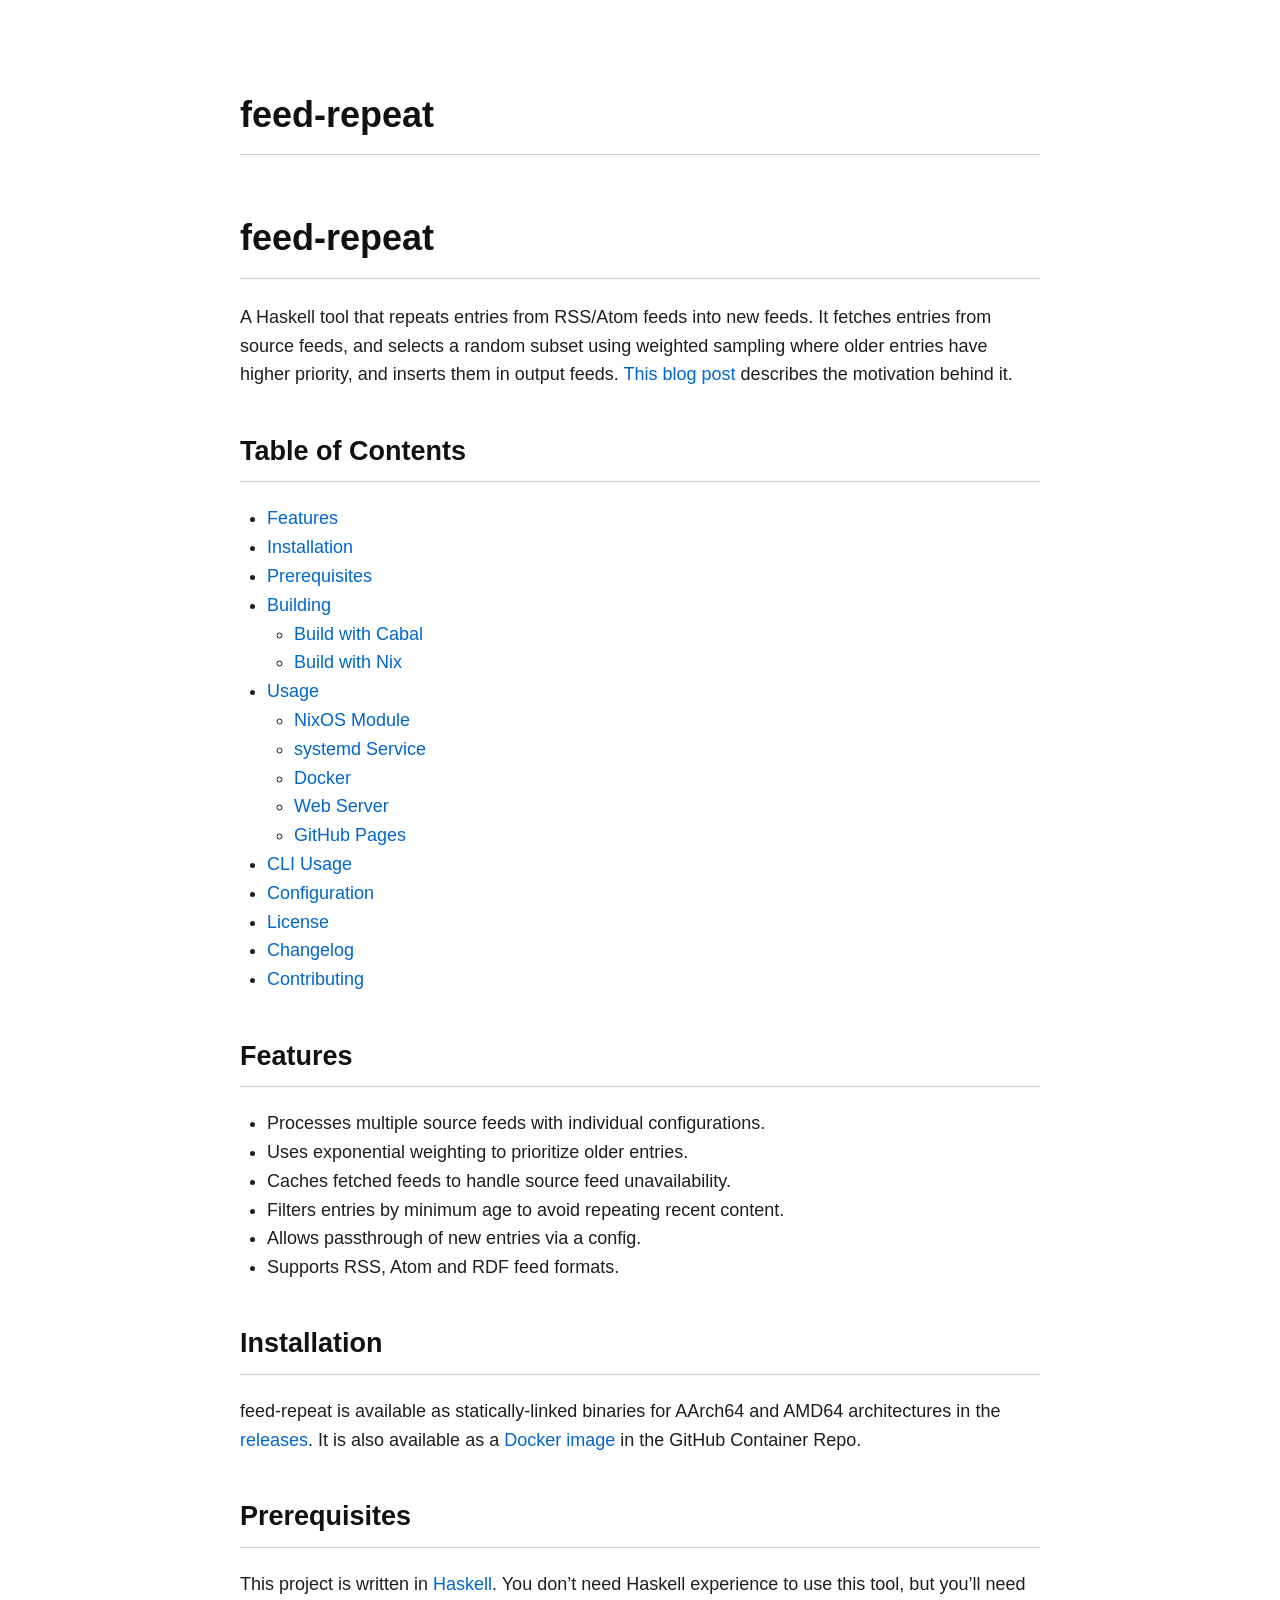
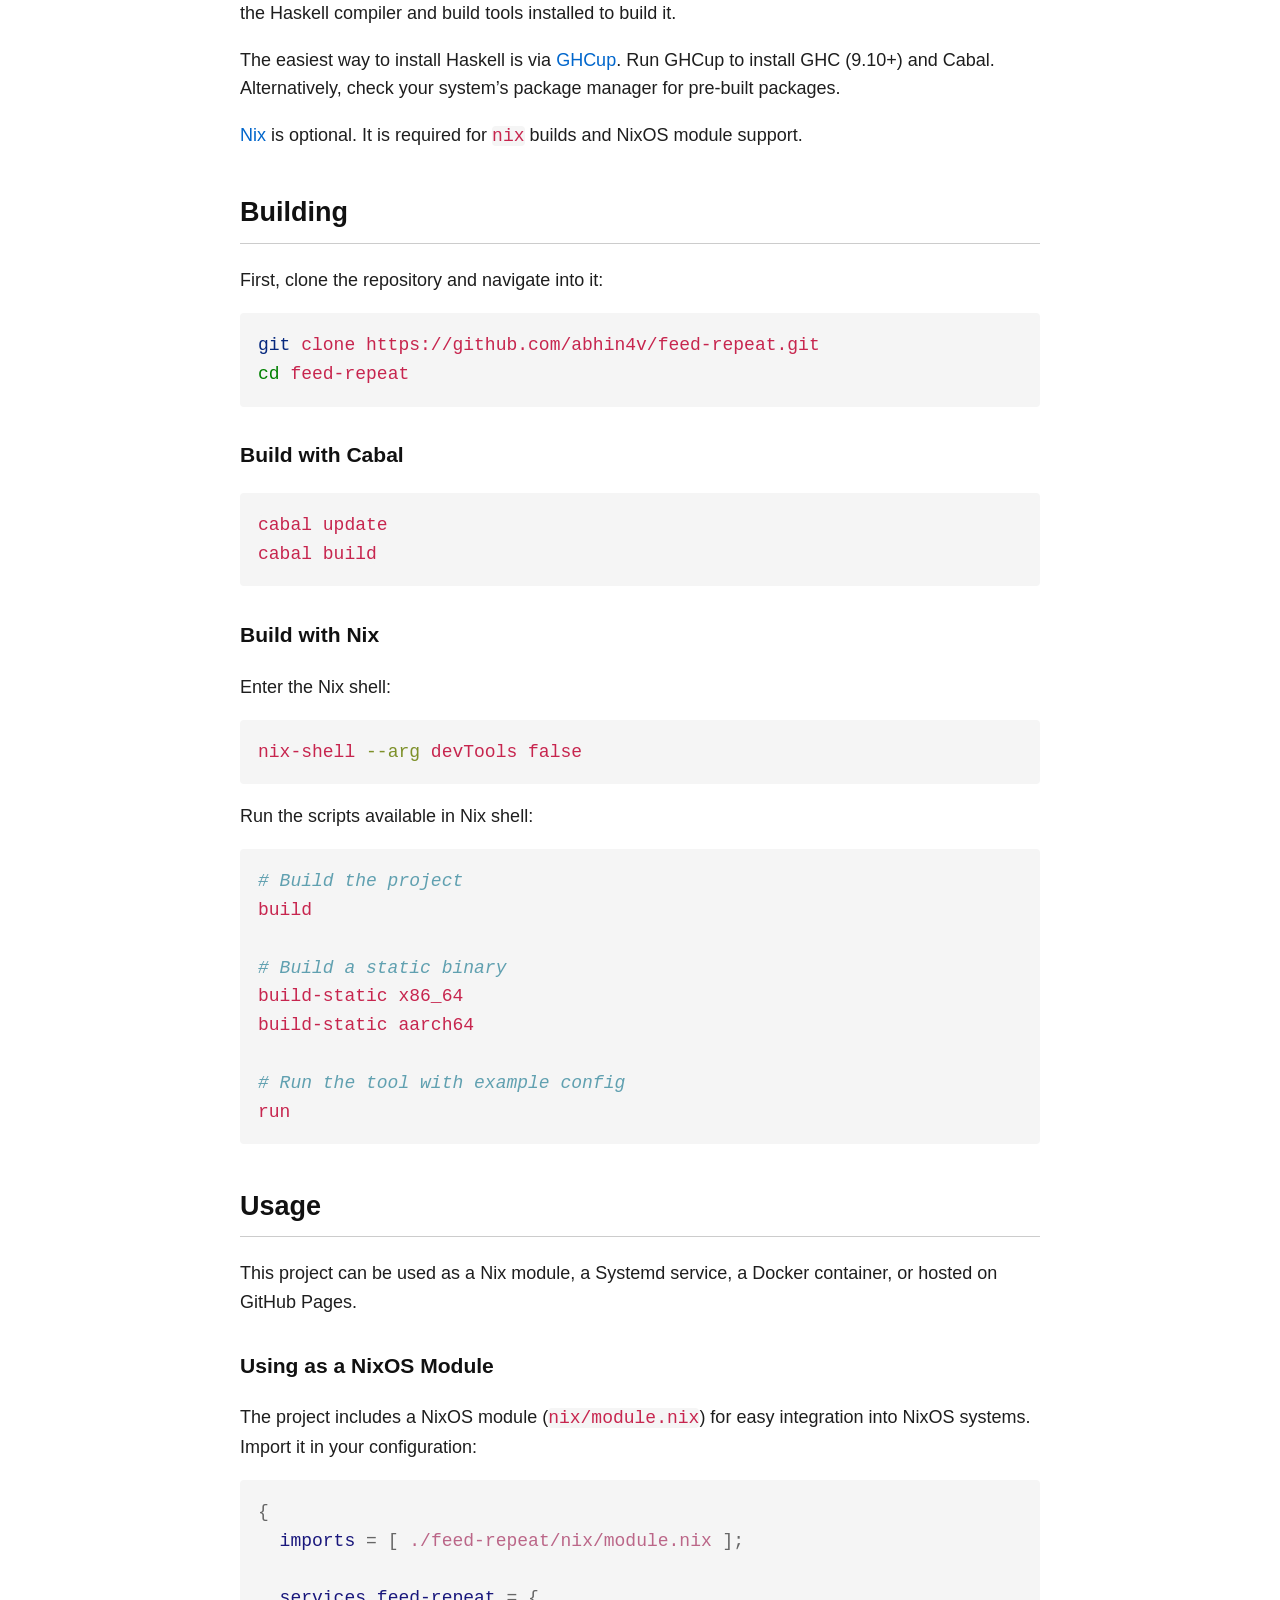
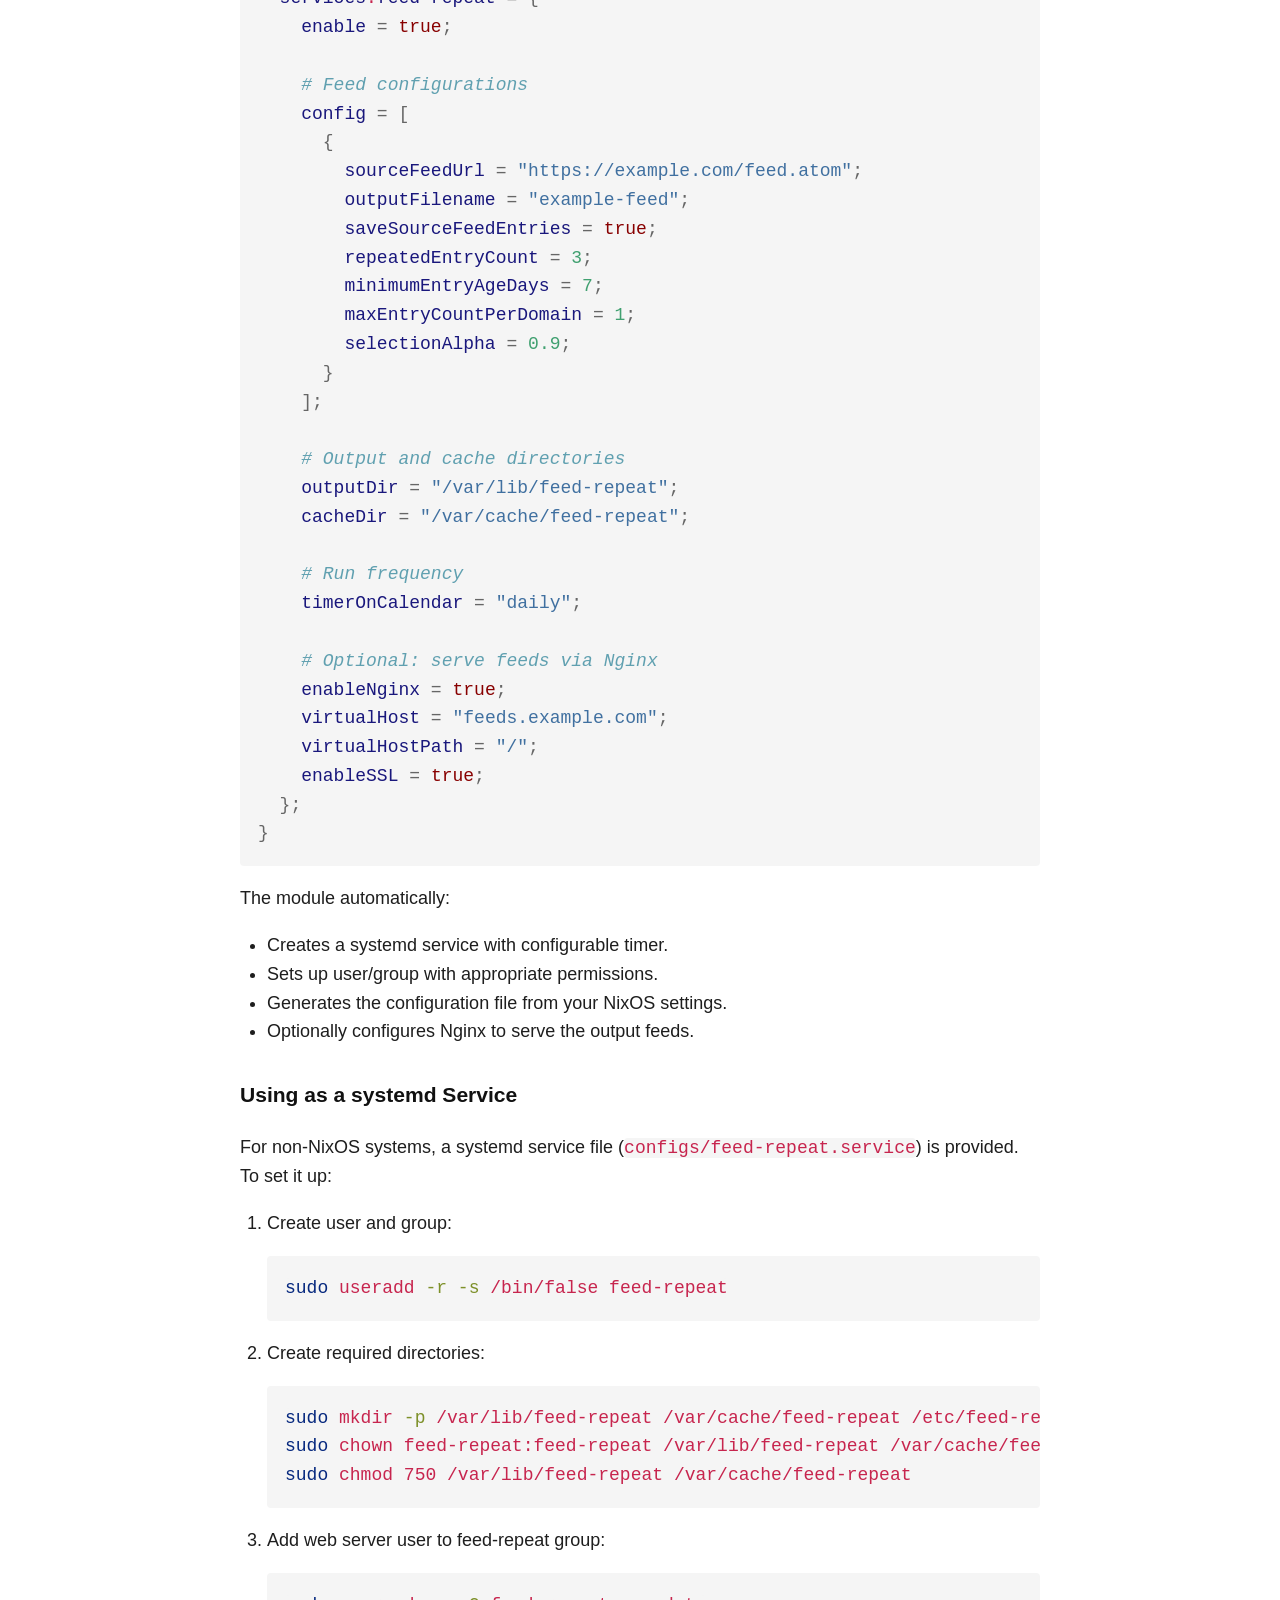
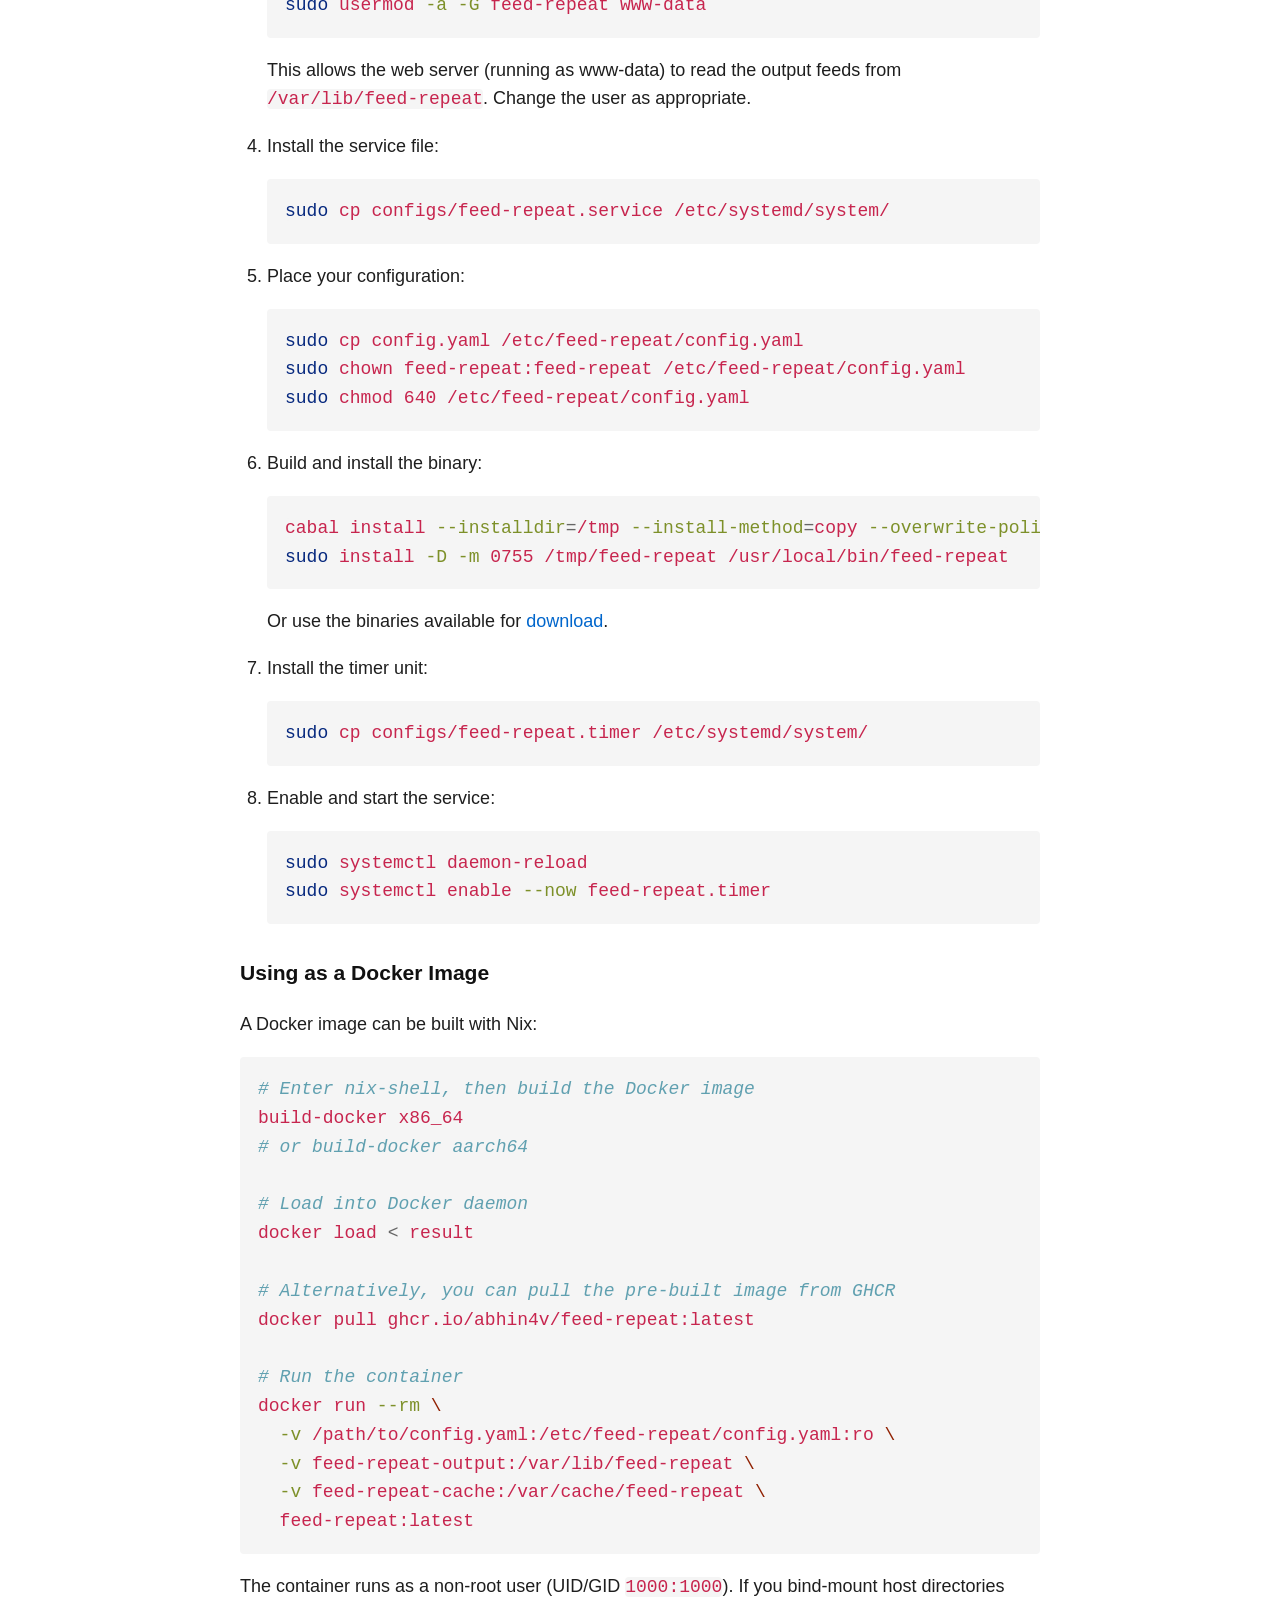
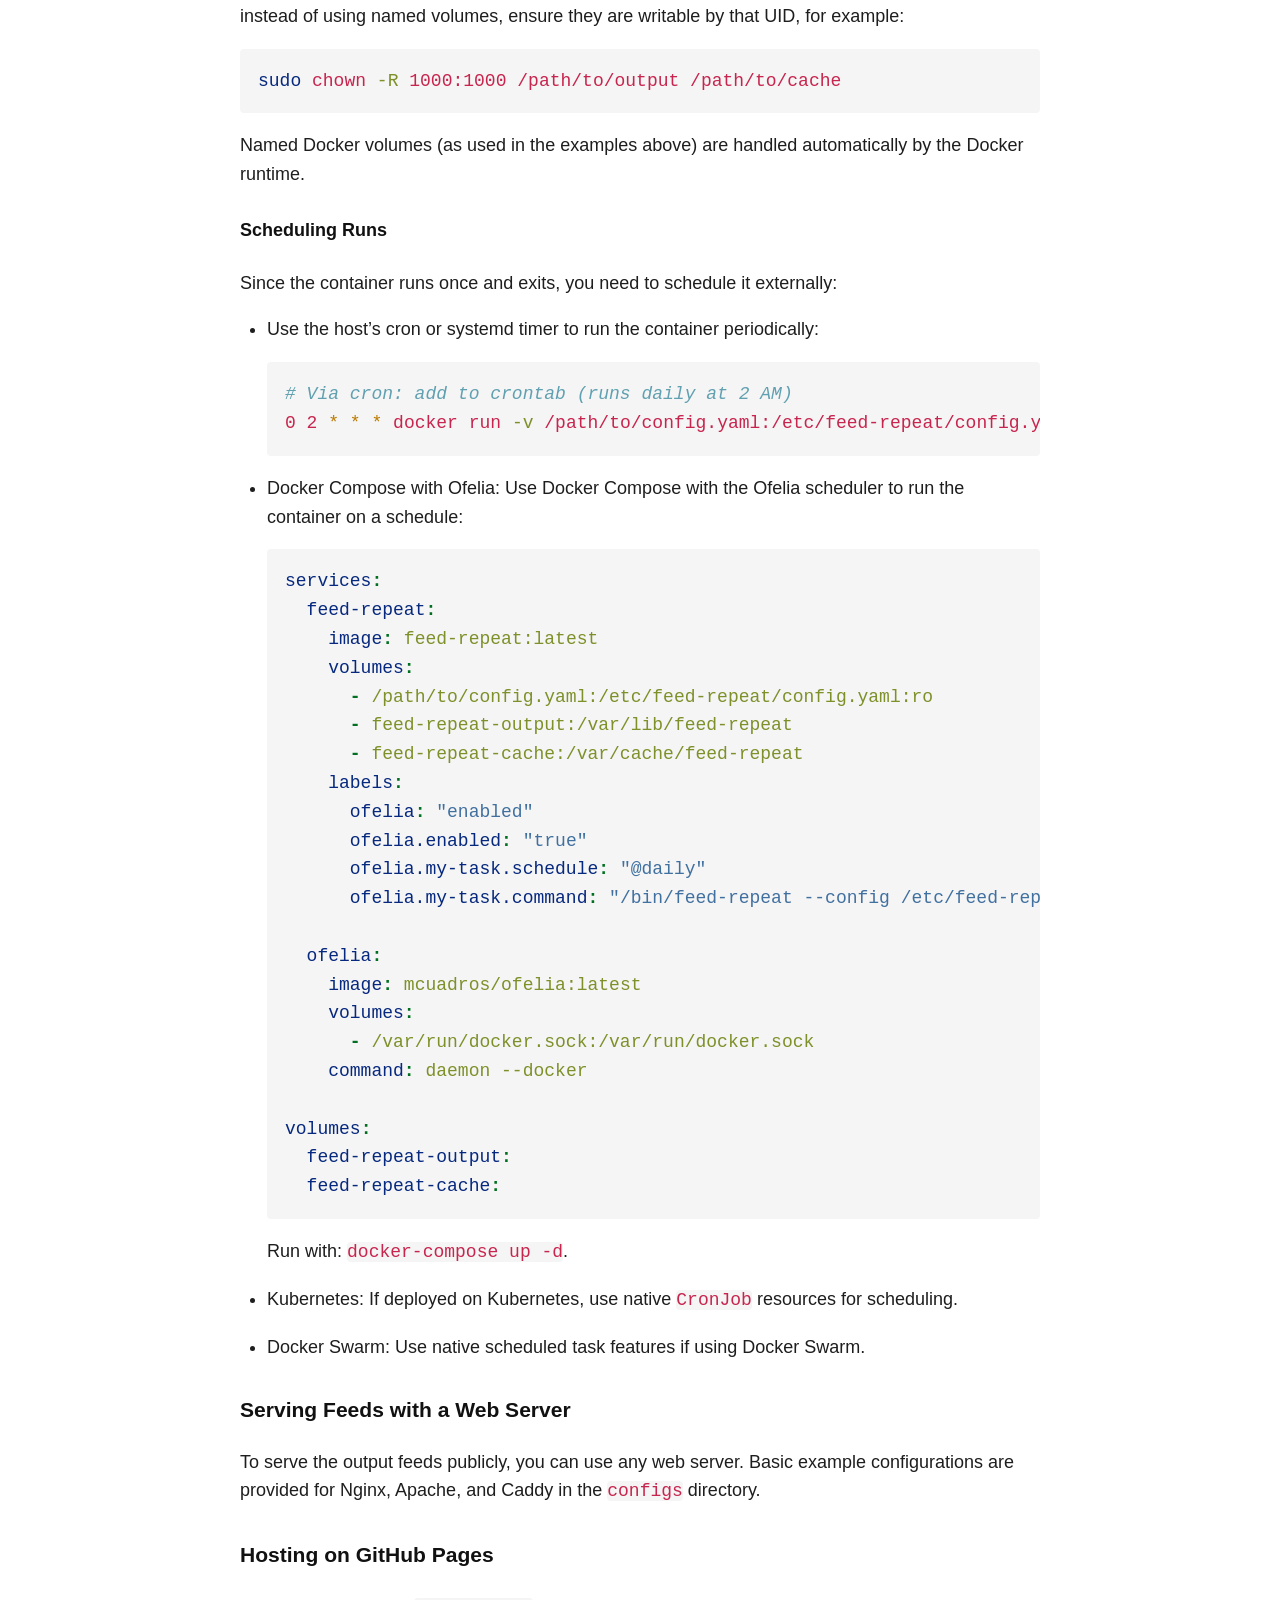
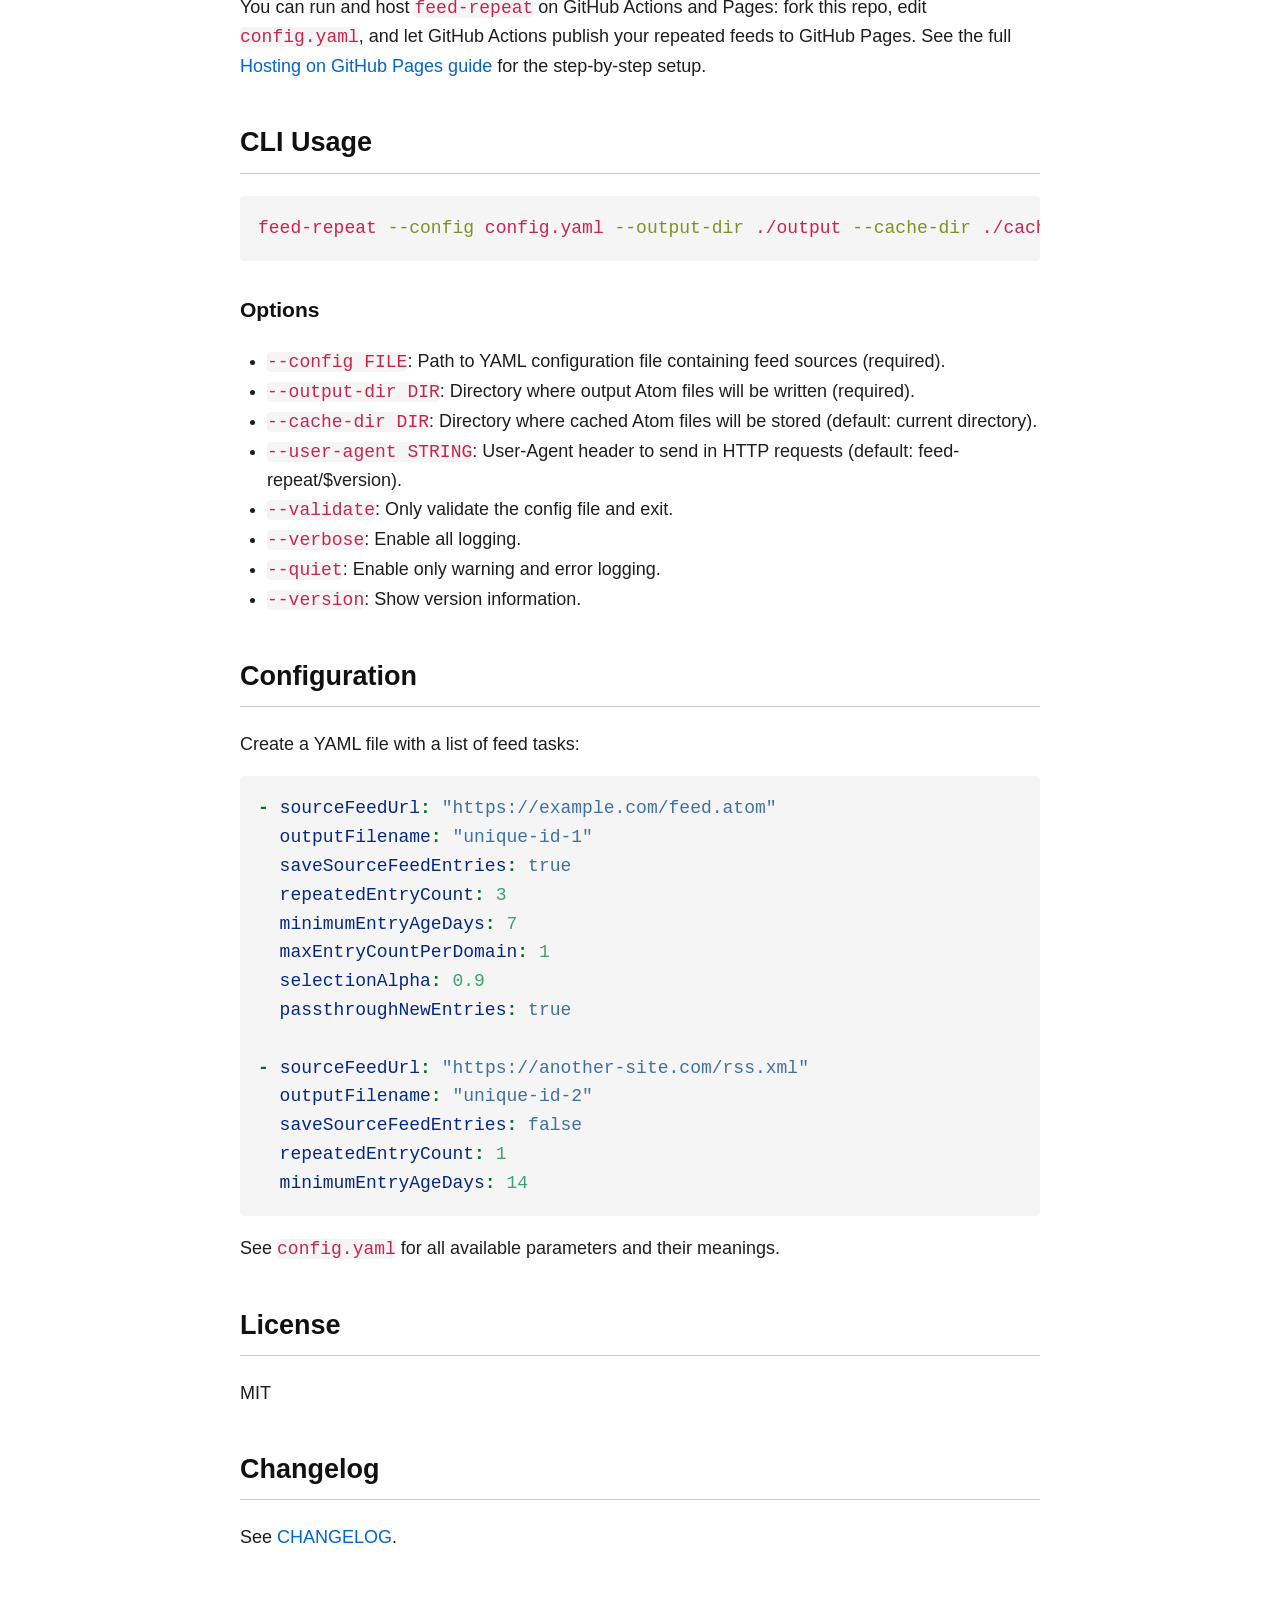
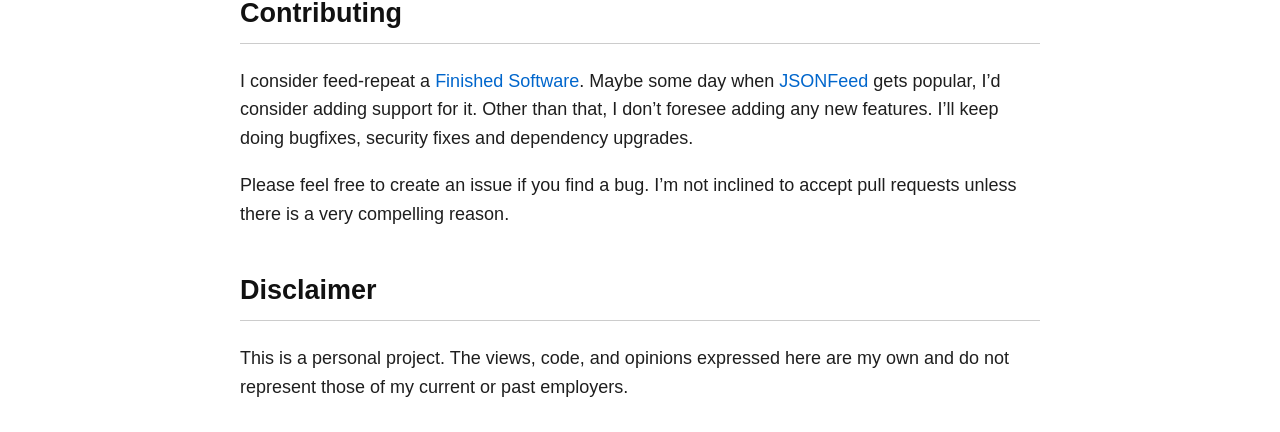
==== commit fb9bae8f: "Merge remote-tracking branch 'up/main'" ====
--- a/docs/index.html
+++ b/docs/index.html
@@ -88,18 +88,11 @@
     code span.wa { color: #60a0b0; font-weight: bold; font-style: italic; } /* Warning */
   </style>
   <link rel="stylesheet" href="light.css" />
-<script>
-  if (location.hostname === "abhin4v.github.io") {
-    location.replace(
-      "https://projects.abhinavsarkar.net/feed-repeat/" +
-      location.pathname.replace(/^\/feed-repeat\//, "")
-    );
-  }
-</script>
 </head>
 <body>
-<nav><a href="https://projects.abhinavsarkar.net/feed-repeat/">Home</a><a href="https://projects.abhinavsarkar.net/feed-repeat/nix-module-options.html">NixOS Options</a><a href="https://projects.abhinavsarkar.net/feed-repeat/CHANGELOG.html">Changelog</a><a href="https://github.com/abhin4v/feed-repeat">Source</a></nav>
-
+<header id="title-block-header">
+<h1 class="title">feed-repeat</h1>
+</header>
 <h1 id="feed-repeat">feed-repeat</h1>
 <p>A Haskell tool that repeats entries from RSS/Atom feeds into new
 feeds. It fetches entries from source feeds, and selects a random subset
@@ -391,7 +384,7 @@
 <h2 id="license">License</h2>
 <p>MIT</p>
 <h2 id="changelog">Changelog</h2>
-<p>See <a href="CHANGELOG.html">CHANGELOG</a>.</p>
+<p>See <a href="CHANGELOG.md">CHANGELOG</a>.</p>
 <h2 id="contributing">Contributing</h2>
 <p>I consider feed-repeat a <a
 href="https://rosswintle.uk/2025/10/software-can-be-finished/">Finished
@@ -407,6 +400,5 @@
 <p>This is a personal project. The views, code, and opinions expressed
 here are my own and do not represent those of my current or past
 employers.</p>
-<footer>Made with <a href="https://www.haskell.org/">Haskell</a> by <a href="https://projects.abhinavsarkar.net/">Abhinav Sarkar</a></footer>
 </body>
 </html>
